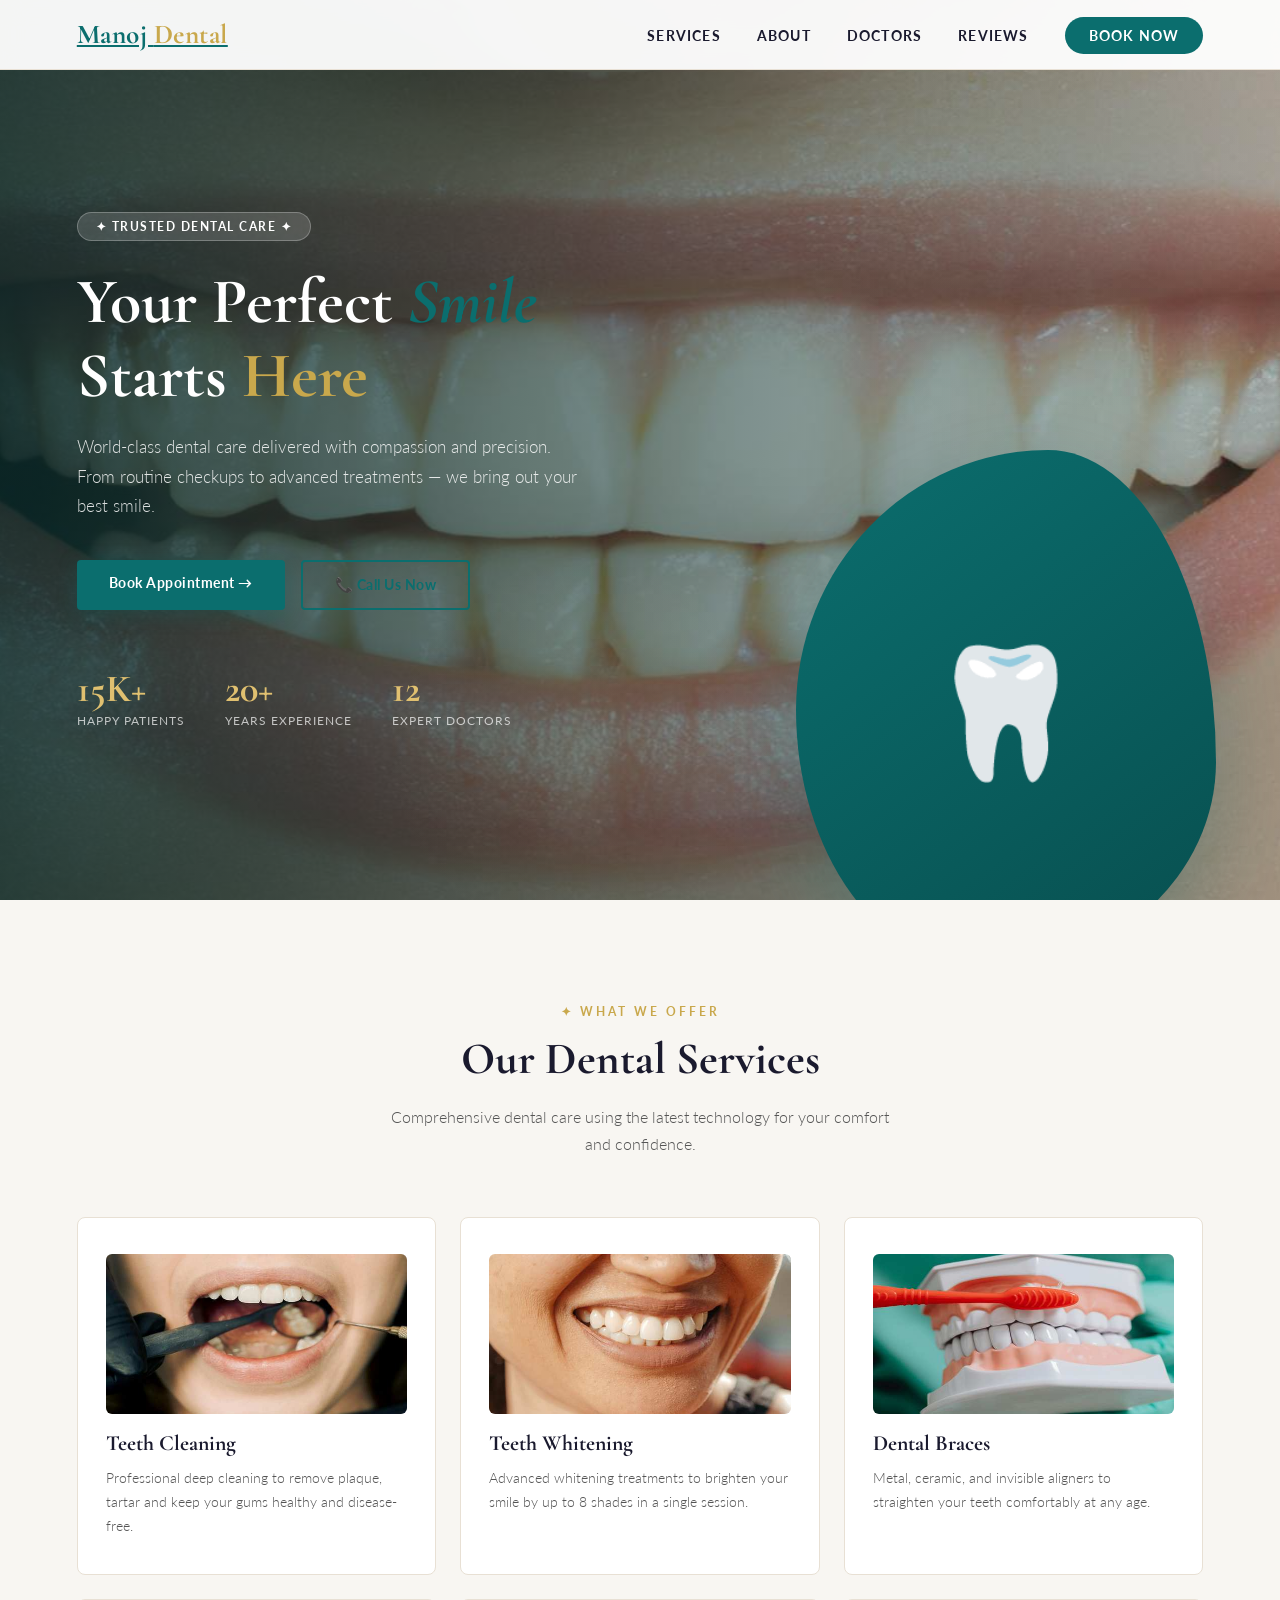
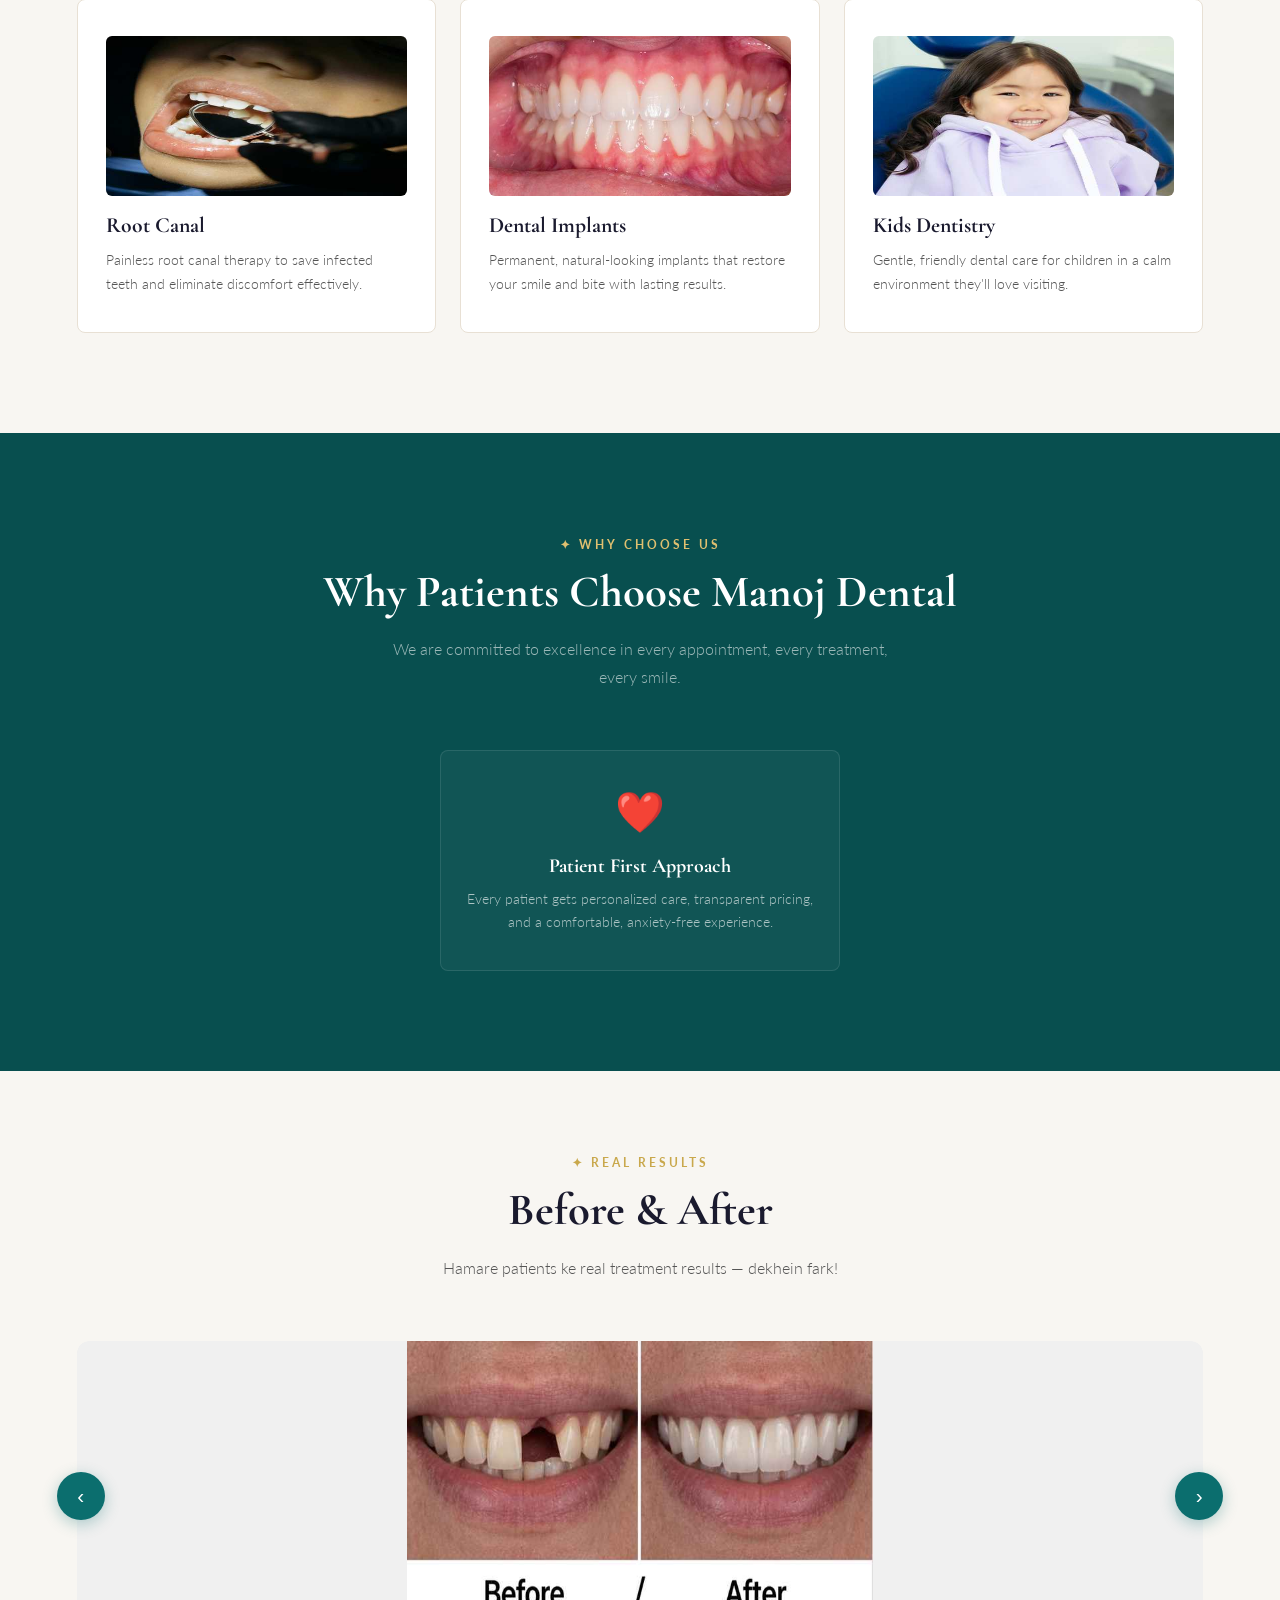
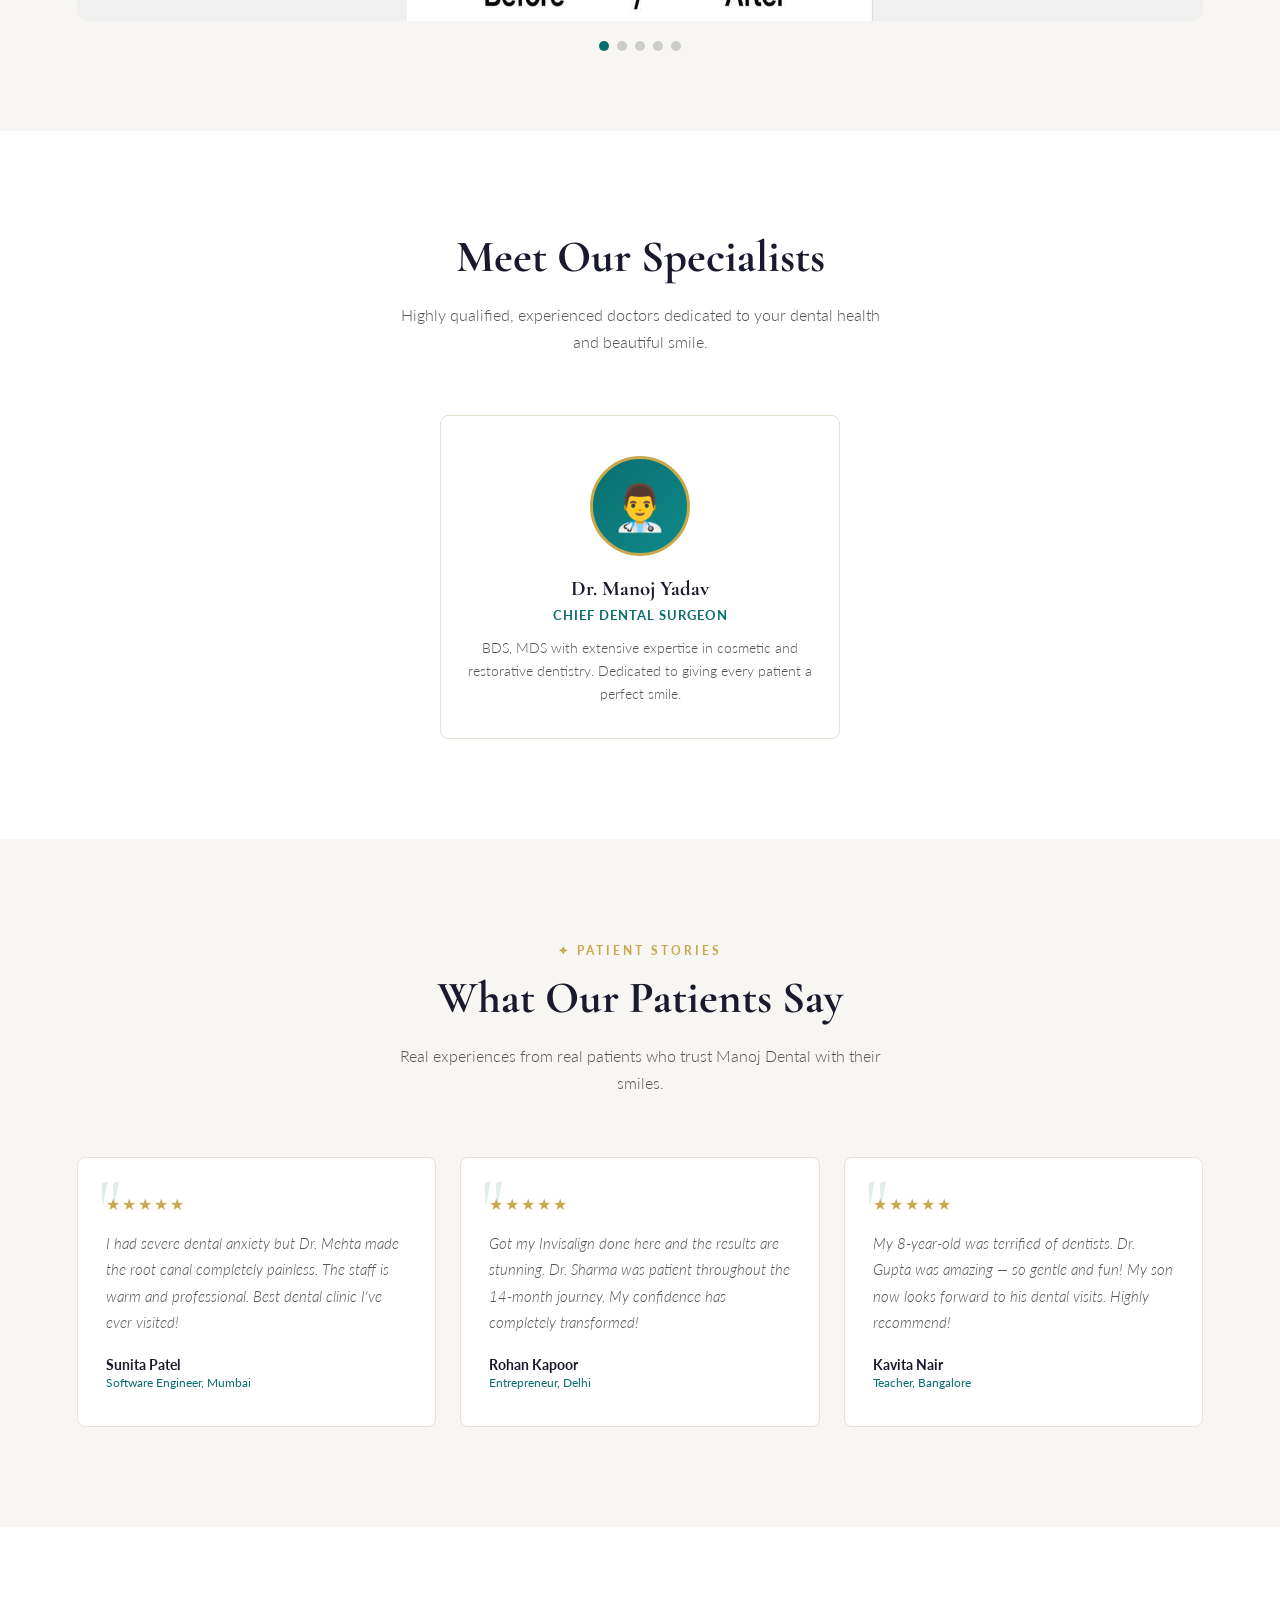
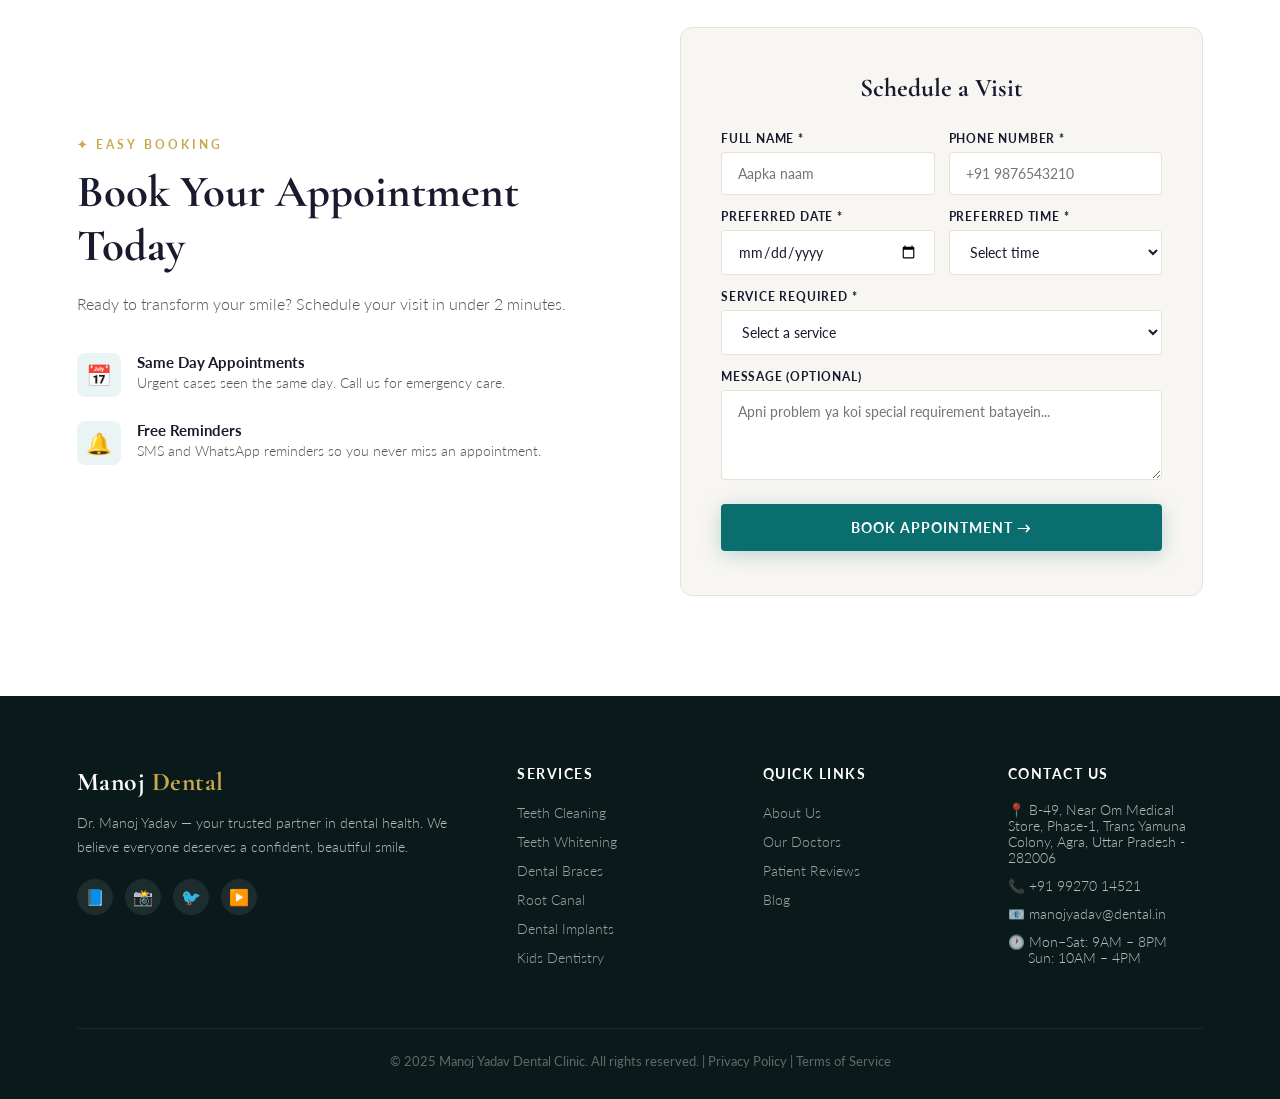
==== index.html @ b5a96624 "Add files via upload Portfolio" ====
<!DOCTYPE html>
<html lang="en">
<head>
<meta charset="UTF-8">
<meta name="viewport" content="width=device-width, initial-scale=1.0">
<title>Manoj Yadav Dental Clinic</title>
<link href="https://fonts.googleapis.com/css2?family=Cormorant+Garamond:ital,wght@0,400;0,600;0,700;1,400&family=Lato:wght@300;400;700&display=swap" rel="stylesheet">
<style>
  :root {
    --teal: #0B6E6E;
    --teal-light: #0e8a8a;
    --teal-dark: #084f4f;
    --gold: #C9A84C;
    --gold-light: #e0c070;
    --white: #FFFFFF;
    --off-white: #F8F6F2;
    --text: #1a1a2e;
    --text-light: #555;
    --border: #e8e0d4;
  }

  * { margin: 0; padding: 0; box-sizing: border-box; }

  html { scroll-behavior: smooth; }

  body {
    font-family: 'Lato', sans-serif;
    color: var(--text);
    background: var(--white);
    overflow-x: hidden;
  }

  /* ─── NAVBAR ─── */
  nav {
    position: fixed;
    top: 0; left: 0; right: 0;
    z-index: 1000;
    display: flex;
    justify-content: space-between;
    align-items: center;
    padding: 18px 6%;
    background: rgba(255,255,255,0.95);
    backdrop-filter: blur(12px);
    border-bottom: 1px solid var(--border);
    transition: box-shadow 0.3s;
  }

  nav.scrolled { box-shadow: 0 4px 30px rgba(11,110,110,0.1); }

  .logo {
    font-family: 'Cormorant Garamond', serif;
    font-size: 1.7rem;
    font-weight: 700;
    color: var(--teal);
    letter-spacing: 0.5px;
  }

  .logo span { color: var(--gold); }

  .nav-links {
    display: flex;
    list-style: none;
    gap: 36px;
    align-items: center;
  }

  .nav-links a {
    text-decoration: none;
    color: var(--text);
    font-size: 0.88rem;
    letter-spacing: 1.2px;
    text-transform: uppercase;
    font-weight: 700;
    transition: color 0.2s;
  }

  .nav-links a:hover { color: var(--teal); }

  .btn-nav {
    background: var(--teal);
    color: var(--white) !important;
    padding: 10px 24px;
    border-radius: 30px;
    transition: background 0.3s, transform 0.2s !important;
  }

  .btn-nav:hover {
    background: var(--teal-dark) !important;
    transform: translateY(-2px);
  }

  .hamburger {
    display: none;
    flex-direction: column;
    gap: 5px;
    cursor: pointer;
  }

  .hamburger span {
    width: 25px; height: 2px;
    background: var(--teal);
    border-radius: 2px;
  }

  /* ─── HERO ─── */
  #hero {
    min-height: 100vh;
    display: flex;
    align-items: center;
    padding: 120px 6% 80px;
    position: relative;
    overflow: hidden;
    background: linear-gradient(to right, rgba(5,40,40,0.82) 0%, rgba(5,40,40,0.55) 50%, rgba(5,40,40,0.3) 100%), url('[data-uri]') center/cover no-repeat;
  }

  #hero::before {
    content: '';
    position: absolute;
    top: -100px; right: -100px;
    width: 600px; height: 600px;
    border-radius: 50%;
    background: radial-gradient(circle, rgba(11,110,110,0.08) 0%, transparent 70%);
    animation: pulse 6s ease-in-out infinite;
  }

  #hero::after {
    content: '';
    position: absolute;
    bottom: -50px; left: 30%;
    width: 400px; height: 400px;
    border-radius: 50%;
    background: radial-gradient(circle, rgba(201,168,76,0.07) 0%, transparent 70%);
    animation: pulse 8s ease-in-out infinite reverse;
  }

  @keyframes pulse {
    0%, 100% { transform: scale(1); }
    50% { transform: scale(1.1); }
  }

  .hero-content {
    max-width: 600px;
    z-index: 2;
    animation: fadeUp 1s ease forwards;
  }

  @keyframes fadeUp {
    from { opacity: 0; transform: translateY(40px); }
    to { opacity: 1; transform: translateY(0); }
  }

  .hero-badge {
    display: inline-block;
    background: rgba(255,255,255,0.15);
    color: white;
    padding: 6px 18px;
    border-radius: 20px;
    font-size: 0.78rem;
    font-weight: 700;
    letter-spacing: 1.5px;
    text-transform: uppercase;
    margin-bottom: 24px;
    border: 1px solid rgba(255,255,255,0.25);
  }

  .hero-title {
    font-family: 'Cormorant Garamond', serif;
    font-size: clamp(2.8rem, 5vw, 4.2rem);
    line-height: 1.15;
    font-weight: 700;
    margin-bottom: 20px;
    color: white;
  }

  .hero-title em {
    font-style: italic;
    color: var(--teal);
  }

  .hero-title .gold { color: var(--gold); }

  .hero-sub {
    font-size: 1.05rem;
    color: rgba(255,255,255,0.85);
    line-height: 1.75;
    margin-bottom: 40px;
    font-weight: 300;
    max-width: 500px;
  }

  .hero-btns { display: flex; gap: 16px; flex-wrap: wrap; }

  .btn-primary {
    background: var(--teal);
    color: white;
    padding: 14px 32px;
    border-radius: 4px;
    text-decoration: none;
    font-size: 0.9rem;
    font-weight: 700;
    letter-spacing: 0.5px;
    transition: all 0.3s;
    box-shadow: 0 4px 20px rgba(11,110,110,0.3);
  }

  .btn-primary:hover {
    background: var(--teal-dark);
    transform: translateY(-3px);
    box-shadow: 0 8px 30px rgba(11,110,110,0.4);
  }

  .btn-outline {
    border: 2px solid var(--teal);
    color: var(--teal);
    padding: 14px 32px;
    border-radius: 4px;
    text-decoration: none;
    font-size: 0.9rem;
    font-weight: 700;
    letter-spacing: 0.5px;
    transition: all 0.3s;
  }

  .btn-outline:hover {
    background: var(--teal);
    color: white;
    transform: translateY(-3px);
  }

  .hero-stats {
    display: flex;
    gap: 40px;
    margin-top: 60px;
    flex-wrap: wrap;
  }

  .stat { animation: fadeUp 1s ease 0.4s forwards; opacity: 0; }

  .stat-num {
    font-family: 'Cormorant Garamond', serif;
    font-size: 2.4rem;
    font-weight: 700;
    color: var(--gold-light);
    line-height: 1;
  }

  .stat-label {
    font-size: 0.78rem;
    color: rgba(255,255,255,0.7);
    letter-spacing: 1px;
    text-transform: uppercase;
    margin-top: 4px;
  }

  .hero-image {
    position: absolute;
    right: 5%;
    top: 50%;
    transform: translateY(-50%);
    width: 420px;
    height: 520px;
    z-index: 1;
    animation: fadeUp 1s ease 0.2s forwards;
    opacity: 0;
  }

  .hero-img-card {
    width: 100%;
    height: 100%;
    border-radius: 60% 40% 55% 45% / 50% 60% 40% 50%;
    background: linear-gradient(145deg, var(--teal) 0%, var(--teal-dark) 100%);
    display: flex;
    align-items: center;
    justify-content: center;
    font-size: 8rem;
    box-shadow: 0 30px 80px rgba(11,110,110,0.25);
  }

  /* ─── SECTION BASE ─── */
  section { padding: 100px 6%; }

  .section-label {
    display: inline-block;
    color: var(--gold);
    font-size: 0.75rem;
    font-weight: 700;
    letter-spacing: 3px;
    text-transform: uppercase;
    margin-bottom: 14px;
  }

  .section-title {
    font-family: 'Cormorant Garamond', serif;
    font-size: clamp(2rem, 3.5vw, 3rem);
    font-weight: 700;
    line-height: 1.2;
    margin-bottom: 16px;
  }

  .section-sub {
    color: var(--text-light);
    font-size: 1rem;
    line-height: 1.7;
    max-width: 500px;
    font-weight: 300;
  }

  .section-header { text-align: center; margin-bottom: 60px; }
  .section-header .section-sub { margin: 0 auto; }

  /* ─── SERVICES ─── */
  #services { background: var(--off-white); }

  .services-grid {
    display: grid;
    grid-template-columns: repeat(3, 1fr);
    gap: 24px;
    margin-top: 50px;
  }

  .service-card {
    background: white;
    padding: 36px 28px;
    border-radius: 8px;
    border: 1px solid var(--border);
    transition: all 0.35s;
    position: relative;
    overflow: hidden;
  }

  .service-card::before {
    content: '';
    position: absolute;
    bottom: 0; left: 0;
    width: 0; height: 3px;
    background: var(--teal);
    transition: width 0.4s;
  }

  .service-card:hover {
    transform: translateY(-8px);
    box-shadow: 0 20px 50px rgba(11,110,110,0.12);
    border-color: transparent;
  }

  .service-card:hover::before { width: 100%; }

  .service-icon {
    font-size: 2.4rem;
    margin-bottom: 18px;
    display: block;
  }

  .service-name {
    font-family: 'Cormorant Garamond', serif;
    font-size: 1.35rem;
    font-weight: 700;
    margin-bottom: 10px;
    color: var(--text);
  }

  .service-desc {
    font-size: 0.88rem;
    color: var(--text-light);
    line-height: 1.7;
    font-weight: 300;
  }

  /* ─── WHY US ─── */
  #why { background: var(--teal-dark); color: white; }

  #why .section-title { color: white; }
  #why .section-label { color: var(--gold-light); }
  #why .section-sub { color: rgba(255,255,255,0.7); }

  .why-grid {
    display: grid;
    grid-template-columns: repeat(1, 1fr);
    max-width: 400px;
    margin-left: auto;
    margin-right: auto;
    gap: 32px;
    margin-top: 50px;
  }

  .why-card {
    text-align: center;
    padding: 36px 20px;
    border: 1px solid rgba(255,255,255,0.1);
    border-radius: 8px;
    transition: all 0.3s;
    background: rgba(255,255,255,0.04);
  }

  .why-card:hover {
    background: rgba(255,255,255,0.08);
    transform: translateY(-6px);
    border-color: var(--gold);
  }

  .why-icon { font-size: 2.5rem; margin-bottom: 18px; }

  .why-title {
    font-family: 'Cormorant Garamond', serif;
    font-size: 1.25rem;
    font-weight: 700;
    margin-bottom: 10px;
    color: white;
  }

  .why-text {
    font-size: 0.85rem;
    color: rgba(255,255,255,0.65);
    line-height: 1.7;
    font-weight: 300;
  }

  /* ─── DOCTORS ─── */
  #doctors { background: white; }

  .doctors-grid {
    display: grid;
    grid-template-columns: repeat(1, 1fr);
    max-width: 400px;
    margin: 50px auto 0;
  }

  .doctor-card {
    text-align: center;
    padding: 40px 24px 32px;
    border: 1px solid var(--border);
    border-radius: 8px;
    transition: all 0.3s;
  }

  .doctor-card:hover {
    box-shadow: 0 16px 40px rgba(11,110,110,0.1);
    transform: translateY(-6px);
    border-color: transparent;
  }

  .doctor-avatar {
    width: 100px; height: 100px;
    border-radius: 50%;
    background: linear-gradient(135deg, var(--teal) 0%, var(--teal-light) 100%);
    display: flex;
    align-items: center;
    justify-content: center;
    font-size: 2.8rem;
    margin: 0 auto 20px;
    border: 3px solid var(--gold);
  }

  .doctor-name {
    font-family: 'Cormorant Garamond', serif;
    font-size: 1.3rem;
    font-weight: 700;
    margin-bottom: 6px;
  }

  .doctor-spec {
    font-size: 0.82rem;
    color: var(--teal);
    font-weight: 700;
    letter-spacing: 1px;
    text-transform: uppercase;
    margin-bottom: 14px;
  }

  .doctor-bio {
    font-size: 0.85rem;
    color: var(--text-light);
    line-height: 1.7;
    font-weight: 300;
  }

  /* ─── TESTIMONIALS ─── */
  #testimonials { background: var(--off-white); }

  .testimonials-grid {
    display: grid;
    grid-template-columns: repeat(3, 1fr);
    gap: 24px;
    margin-top: 50px;
  }

  .testi-card {
    background: white;
    padding: 36px 28px;
    border-radius: 8px;
    border: 1px solid var(--border);
    transition: all 0.3s;
    position: relative;
  }

  .testi-card:hover {
    box-shadow: 0 16px 40px rgba(11,110,110,0.1);
    transform: translateY(-4px);
  }

  .testi-card::before {
    content: '"';
    font-family: 'Cormorant Garamond', serif;
    font-size: 5rem;
    color: var(--teal);
    opacity: 0.12;
    position: absolute;
    top: 10px; left: 20px;
    line-height: 1;
  }

  .stars {
    color: var(--gold);
    font-size: 1rem;
    letter-spacing: 2px;
    margin-bottom: 16px;
  }

  .testi-text {
    font-size: 0.92rem;
    color: var(--text-light);
    line-height: 1.8;
    font-style: italic;
    margin-bottom: 20px;
    font-weight: 300;
  }

  .testi-author {
    font-weight: 700;
    font-size: 0.9rem;
    color: var(--text);
  }

  .testi-role {
    font-size: 0.78rem;
    color: var(--teal);
    margin-top: 2px;
  }

  /* ─── APPOINTMENT ─── */
  #appointment { background: white; }

  .appt-wrapper {
    display: grid;
    grid-template-columns: 1fr 1fr;
    gap: 80px;
    align-items: center;
  }

  .appt-info .section-title { text-align: left; }

  .appt-feature {
    display: flex;
    align-items: flex-start;
    gap: 16px;
    margin-bottom: 24px;
  }

  .appt-feature-icon {
    width: 44px; height: 44px;
    background: rgba(11,110,110,0.08);
    border-radius: 8px;
    display: flex;
    align-items: center;
    justify-content: center;
    font-size: 1.3rem;
    flex-shrink: 0;
  }

  .appt-feature-title {
    font-weight: 700;
    margin-bottom: 4px;
    font-size: 0.95rem;
  }

  .appt-feature-text {
    font-size: 0.85rem;
    color: var(--text-light);
    font-weight: 300;
  }

  .appt-form {
    background: var(--off-white);
    padding: 44px 40px;
    border-radius: 12px;
    border: 1px solid var(--border);
  }

  .form-title {
    font-family: 'Cormorant Garamond', serif;
    font-size: 1.6rem;
    font-weight: 700;
    margin-bottom: 28px;
    text-align: center;
  }

  .form-row {
    display: grid;
    grid-template-columns: 1fr 1fr;
    gap: 14px;
    margin-bottom: 14px;
  }

  .form-group { display: flex; flex-direction: column; }

  .form-group label {
    font-size: 0.75rem;
    font-weight: 700;
    letter-spacing: 0.8px;
    text-transform: uppercase;
    color: var(--text);
    margin-bottom: 6px;
  }

  .form-group input,
  .form-group select,
  .form-group textarea {
    padding: 12px 16px;
    border: 1.5px solid var(--border);
    border-radius: 4px;
    font-family: 'Lato', sans-serif;
    font-size: 0.9rem;
    color: var(--text);
    background: white;
    transition: border-color 0.2s;
    outline: none;
  }

  .form-group input:focus,
  .form-group select:focus,
  .form-group textarea:focus {
    border-color: var(--teal);
  }

  .form-group textarea { resize: vertical; min-height: 90px; }

  .btn-submit {
    width: 100%;
    padding: 15px;
    background: var(--teal);
    color: white;
    border: none;
    border-radius: 4px;
    font-family: 'Lato', sans-serif;
    font-size: 0.9rem;
    font-weight: 700;
    letter-spacing: 1px;
    text-transform: uppercase;
    cursor: pointer;
    transition: all 0.3s;
    margin-top: 6px;
    box-shadow: 0 4px 20px rgba(11,110,110,0.25);
  }

  .btn-submit:hover {
    background: var(--teal-dark);
    transform: translateY(-2px);
    box-shadow: 0 8px 30px rgba(11,110,110,0.35);
  }

  /* ─── FOOTER ─── */
  footer {
    background: #0a1a1a;
    color: rgba(255,255,255,0.7);
    padding: 70px 6% 30px;
  }

  .footer-grid {
    display: grid;
    grid-template-columns: 2fr 1fr 1fr 1fr;
    gap: 50px;
    margin-bottom: 50px;
  }

  .footer-brand .logo { color: white; font-size: 1.6rem; margin-bottom: 14px; display: block; }

  .footer-desc {
    font-size: 0.85rem;
    line-height: 1.8;
    margin-bottom: 20px;
    font-weight: 300;
  }

  .social-links { display: flex; gap: 12px; }

  .social-link {
    width: 36px; height: 36px;
    background: rgba(255,255,255,0.08);
    border-radius: 50%;
    display: flex;
    align-items: center;
    justify-content: center;
    text-decoration: none;
    font-size: 1rem;
    transition: all 0.2s;
  }

  .social-link:hover { background: var(--teal); }

  .footer-col h4 {
    color: white;
    font-size: 0.85rem;
    font-weight: 700;
    letter-spacing: 1.5px;
    text-transform: uppercase;
    margin-bottom: 20px;
  }

  .footer-col ul { list-style: none; }
  .footer-col ul li { margin-bottom: 10px; }
  .footer-col ul li a {
    color: rgba(255,255,255,0.6);
    text-decoration: none;
    font-size: 0.85rem;
    font-weight: 300;
    transition: color 0.2s;
  }

  .footer-col ul li a:hover { color: var(--gold-light); }

  .contact-item {
    display: flex;
    align-items: flex-start;
    gap: 10px;
    margin-bottom: 12px;
    font-size: 0.85rem;
    font-weight: 300;
  }

  .footer-bottom {
    border-top: 1px solid rgba(255,255,255,0.08);
    padding-top: 24px;
    text-align: center;
    font-size: 0.8rem;
    color: rgba(255,255,255,0.35);
  }

  /* ─── ANIMATIONS ─── */
  .fade-in {
    opacity: 0;
    transform: translateY(30px);
    transition: opacity 0.7s ease, transform 0.7s ease;
  }

  .fade-in.visible {
    opacity: 1;
    transform: translateY(0);
  }

  /* ─── RESPONSIVE ─── */
  @media (max-width: 1024px) {
    .services-grid { grid-template-columns: repeat(2, 1fr); }
    .why-grid { grid-template-columns: repeat(2, 1fr); }
    .doctors-grid { grid-template-columns: repeat(2, 1fr); }
    .testimonials-grid { grid-template-columns: repeat(2, 1fr); }
    .footer-grid { grid-template-columns: 1fr 1fr; }
    .hero-image { display: none; }
  }

  @media (max-width: 768px) {
    nav { padding: 16px 5%; }
    .nav-links { display: none; }
    .nav-links.open {
      display: flex;
      flex-direction: column;
      position: fixed;
      top: 70px; left: 0; right: 0;
      background: white;
      padding: 24px;
      gap: 20px;
      box-shadow: 0 20px 40px rgba(0,0,0,0.1);
      border-top: 1px solid var(--border);
      z-index: 999;
    }

    .hamburger { display: flex; }

    section { padding: 70px 5%; }
    .services-grid { grid-template-columns: 1fr; }
    .why-grid { grid-template-columns: 1fr 1fr; }
    .doctors-grid { grid-template-columns: 1fr; }
    .testimonials-grid { grid-template-columns: 1fr; }
    .appt-wrapper { grid-template-columns: 1fr; gap: 40px; }
    .form-row { grid-template-columns: 1fr; }
    .footer-grid { grid-template-columns: 1fr; gap: 30px; }
    .hero-stats { gap: 24px; }
  }

  @media (max-width: 480px) {
    .why-grid { grid-template-columns: 1fr; }
    .hero-btns { flex-direction: column; }
    .btn-primary, .btn-outline { text-align: center; }
    .appt-form { padding: 28px 20px; }
  }
</style>
</head>
<body>

<!-- NAVBAR -->
<nav id="navbar">
  <a href="#hero" class="logo">Manoj <span>Dental</span></a>
  <ul class="nav-links" id="navLinks">
    <li><a href="#services">Services</a></li>
    <li><a href="#why">About</a></li>
    <li><a href="#doctors">Doctors</a></li>
    <li><a href="#testimonials">Reviews</a></li>
    <li><a href="#appointment" class="btn-nav">Book Now</a></li>
  </ul>
  <div class="hamburger" id="hamburger" onclick="toggleMenu()">
    <span></span><span></span><span></span>
  </div>
</nav>

<!-- HERO -->
<section id="hero">
  <div class="hero-content">
    <div class="hero-badge">✦ Trusted Dental Care ✦</div>
    <h1 class="hero-title">
      Your Perfect <em>Smile</em><br>
      Starts <span class="gold">Here</span>
    </h1>
    <p class="hero-sub">
      World-class dental care delivered with compassion and precision. 
      From routine checkups to advanced treatments — we bring out your best smile.
    </p>
    <div class="hero-btns">
      <a href="#appointment" class="btn-primary">Book Appointment →</a>
      <a href="tel:+919927014521" class="btn-outline">📞 Call Us Now</a>
    </div>
    <div class="hero-stats">
      <div class="stat">
        <div class="stat-num">15K+</div>
        <div class="stat-label">Happy Patients</div>
      </div>
      <div class="stat">
        <div class="stat-num">20+</div>
        <div class="stat-label">Years Experience</div>
      </div>
      <div class="stat">
        <div class="stat-num">12</div>
        <div class="stat-label">Expert Doctors</div>
      </div>
    </div>
  </div>
  <div class="hero-image">
    <div class="hero-img-card">🦷</div>
  </div>
</section>

<!-- SERVICES -->
<section id="services">
  <div class="section-header fade-in">
    <span class="section-label">✦ What We Offer</span>
    <h2 class="section-title">Our Dental Services</h2>
    <p class="section-sub">Comprehensive dental care using the latest technology for your comfort and confidence.</p>
  </div>
  <div class="services-grid">
    <div class="service-card fade-in">
      <img src="[data-uri]" style="width:100%;height:160px;object-fit:cover;border-radius:6px;margin-bottom:16px;display:block;" alt="Teeth Cleaning">
      <h3 class="service-name">Teeth Cleaning</h3>
      <p class="service-desc">Professional deep cleaning to remove plaque, tartar and keep your gums healthy and disease-free.</p>
    </div>
    <div class="service-card fade-in">
      <img src="[data-uri]" style="width:100%;height:160px;object-fit:cover;border-radius:6px;margin-bottom:16px;display:block;" alt="Teeth Whitening">
      <h3 class="service-name">Teeth Whitening</h3>
      <p class="service-desc">Advanced whitening treatments to brighten your smile by up to 8 shades in a single session.</p>
    </div>
    <div class="service-card fade-in">
      <img src="[data-uri]" style="width:100%;height:160px;object-fit:cover;border-radius:6px;margin-bottom:16px;display:block;" alt="Dental Braces">
      <h3 class="service-name">Dental Braces</h3>
      <p class="service-desc">Metal, ceramic, and invisible aligners to straighten your teeth comfortably at any age.</p>
    </div>
    <div class="service-card fade-in">
      <img src="[data-uri]" style="width:100%;height:160px;object-fit:cover;border-radius:6px;margin-bottom:16px;display:block;" alt="Root Canal">
      <h3 class="service-name">Root Canal</h3>
      <p class="service-desc">Painless root canal therapy to save infected teeth and eliminate discomfort effectively.</p>
    </div>
    <div class="service-card fade-in">
      <img src="[data-uri]" style="width:100%;height:160px;object-fit:cover;border-radius:6px;margin-bottom:16px;display:block;" alt="Dental Implants">
      <h3 class="service-name">Dental Implants</h3>
      <p class="service-desc">Permanent, natural-looking implants that restore your smile and bite with lasting results.</p>
    </div>
    <div class="service-card fade-in">
      <img src="[data-uri]" style="width:100%;height:160px;object-fit:cover;border-radius:6px;margin-bottom:16px;display:block;" alt="Kids Dentistry">
      <h3 class="service-name">Kids Dentistry</h3>
      <p class="service-desc">Gentle, friendly dental care for children in a calm environment they'll love visiting.</p>
    </div>
  </div>
</section>

<!-- WHY CHOOSE US -->
<section id="why">
  <div class="section-header fade-in">
    <span class="section-label">✦ Why Choose Us</span>
    <h2 class="section-title">Why Patients Choose Manoj Dental</h2>
    <p class="section-sub" style="color:rgba(255,255,255,0.6)">We are committed to excellence in every appointment, every treatment, every smile.</p>
  </div>
  <div class="why-grid">


    <div class="why-card fade-in">
      <div class="why-icon">❤️</div>
      <h3 class="why-title">Patient First Approach</h3>
      <p class="why-text">Every patient gets personalized care, transparent pricing, and a comfortable, anxiety-free experience.</p>
    </div>

  </div>
</section>


<!-- BEFORE/AFTER GALLERY -->
<section id="gallery" style="background: var(--off-white); padding: 80px 6%;">
  <div class="section-header fade-in">
    <span class="section-label">✦ Real Results</span>
    <h2 class="section-title">Before & After</h2>
    <p class="section-sub">Hamare patients ke real treatment results — dekhein fark!</p>
  </div>

  <div class="slider-wrapper fade-in" style="position:relative; margin-top:40px;">
    <!-- Prev Button -->
    <button onclick="slideGallery(-1)" style="
      position:absolute; left:-20px; top:50%; transform:translateY(-50%);
      z-index:10; width:48px; height:48px; border-radius:50%;
      background:var(--teal); color:white; border:none; font-size:1.3rem;
      cursor:pointer; box-shadow:0 4px 15px rgba(11,110,110,0.3);
      display:flex; align-items:center; justify-content:center;
      transition: all 0.2s;">&#8249;</button>

    <!-- Slider Track -->
    <div style="overflow:hidden; border-radius:12px;">
      <div id="galleryTrack" style="
        display:flex; transition: transform 0.5s ease;
        gap: 20px;">
        <img src="[data-uri]" style="min-width:100%; height:280px; object-fit:contain; border-radius:12px; background:#f0f0f0;" alt="Before After 1">
        <img src="[data-uri]" style="min-width:100%; height:280px; object-fit:contain; border-radius:12px; background:#f0f0f0;" alt="Before After 2">
        <img src="[data-uri]" style="min-width:100%; height:280px; object-fit:contain; border-radius:12px; background:#f0f0f0;" alt="Before After 3">
        <img src="[data-uri]" style="min-width:100%; height:280px; object-fit:contain; border-radius:12px; background:#f0f0f0;" alt="Before After 4">
        <img src="[data-uri]" style="min-width:100%; height:280px; object-fit:contain; border-radius:12px; background:#f0f0f0;" alt="Before After 5">
      </div>
    </div>

    <!-- Next Button -->
    <button onclick="slideGallery(1)" style="
      position:absolute; right:-20px; top:50%; transform:translateY(-50%);
      z-index:10; width:48px; height:48px; border-radius:50%;
      background:var(--teal); color:white; border:none; font-size:1.3rem;
      cursor:pointer; box-shadow:0 4px 15px rgba(11,110,110,0.3);
      display:flex; align-items:center; justify-content:center;
      transition: all 0.2s;">&#8250;</button>

    <!-- Dots -->
    <div id="galleryDots" style="display:flex; justify-content:center; gap:8px; margin-top:20px;">
      <span onclick="goToSlide(0)" style="width:10px;height:10px;border-radius:50%;background:var(--teal);cursor:pointer;transition:all 0.3s;"></span>
      <span onclick="goToSlide(1)" style="width:10px;height:10px;border-radius:50%;background:#ccc;cursor:pointer;transition:all 0.3s;"></span>
      <span onclick="goToSlide(2)" style="width:10px;height:10px;border-radius:50%;background:#ccc;cursor:pointer;transition:all 0.3s;"></span>
      <span onclick="goToSlide(3)" style="width:10px;height:10px;border-radius:50%;background:#ccc;cursor:pointer;transition:all 0.3s;"></span>
      <span onclick="goToSlide(4)" style="width:10px;height:10px;border-radius:50%;background:#ccc;cursor:pointer;transition:all 0.3s;"></span>
    </div>
  </div>
</section>

<script>
  var galIdx = 0;
  function slideGallery(dir) {
    galIdx = (galIdx + dir + 5) % 5;
    updateGallery();
  }
  function goToSlide(n) {
    galIdx = n;
    updateGallery();
  }
  function updateGallery() {
    var track = document.getElementById('galleryTrack');
    var totalWidth = track.parentElement.offsetWidth + 20;
    track.style.transform = 'translateX(-' + (galIdx * totalWidth) + 'px)';
    var dots = document.getElementById('galleryDots').children;
    for (var i = 0; i < dots.length; i++) {
      dots[i].style.background = i === galIdx ? 'var(--teal)' : '#ccc';
      dots[i].style.width = i === galIdx ? '24px' : '10px';
      dots[i].style.borderRadius = '5px';
    }
  }
  // Auto slide every 4 seconds
  setInterval(function() { slideGallery(1); }, 4000);
</script>

<!-- DOCTORS -->
<section id="doctors">
  <div class="section-header fade-in">
    
    <h2 class="section-title">Meet Our Specialists</h2>
    <p class="section-sub">Highly qualified, experienced doctors dedicated to your dental health and beautiful smile.</p>
  </div>
  <div class="doctors-grid">
    <div class="doctor-card fade-in">
      <div class="doctor-avatar">👨‍⚕️</div>
      <h3 class="doctor-name">Dr. Manoj Yadav</h3>
      <div class="doctor-spec">Chief Dental Surgeon</div>
      <p class="doctor-bio">BDS, MDS with extensive expertise in cosmetic and restorative dentistry. Dedicated to giving every patient a perfect smile.</p>
    </div>


  </div>
</section>

<!-- TESTIMONIALS -->
<section id="testimonials">
  <div class="section-header fade-in">
    <span class="section-label">✦ Patient Stories</span>
    <h2 class="section-title">What Our Patients Say</h2>
    <p class="section-sub">Real experiences from real patients who trust Manoj Dental with their smiles.</p>
  </div>
  <div class="testimonials-grid">
    <div class="testi-card fade-in">
      <div class="stars">★★★★★</div>
      <p class="testi-text">I had severe dental anxiety but Dr. Mehta made the root canal completely painless. The staff is warm and professional. Best dental clinic I've ever visited!</p>
      <div class="testi-author">Sunita Patel</div>
      <div class="testi-role">Software Engineer, Mumbai</div>
    </div>
    <div class="testi-card fade-in">
      <div class="stars">★★★★★</div>
      <p class="testi-text">Got my Invisalign done here and the results are stunning. Dr. Sharma was patient throughout the 14-month journey. My confidence has completely transformed!</p>
      <div class="testi-author">Rohan Kapoor</div>
      <div class="testi-role">Entrepreneur, Delhi</div>
    </div>
    <div class="testi-card fade-in">
      <div class="stars">★★★★★</div>
      <p class="testi-text">My 8-year-old was terrified of dentists. Dr. Gupta was amazing — so gentle and fun! My son now looks forward to his dental visits. Highly recommend!</p>
      <div class="testi-author">Kavita Nair</div>
      <div class="testi-role">Teacher, Bangalore</div>
    </div>
  </div>
</section>

<!-- APPOINTMENT -->
<section id="appointment">
  <div class="appt-wrapper">
    <div class="appt-info fade-in">
      <span class="section-label">✦ Easy Booking</span>
      <h2 class="section-title">Book Your Appointment Today</h2>
      <p class="section-sub">Ready to transform your smile? Schedule your visit in under 2 minutes.</p>
      <div style="margin-top: 36px;">
        <div class="appt-feature">
          <div class="appt-feature-icon">📅</div>
          <div>
            <div class="appt-feature-title">Same Day Appointments</div>
            <div class="appt-feature-text">Urgent cases seen the same day. Call us for emergency care.</div>
          </div>
        </div>

        <div class="appt-feature">
          <div class="appt-feature-icon">🔔</div>
          <div>
            <div class="appt-feature-title">Free Reminders</div>
            <div class="appt-feature-text">SMS and WhatsApp reminders so you never miss an appointment.</div>
          </div>
        </div>
      </div>
    </div>
    <div class="appt-form fade-in">
      <div class="form-title">Schedule a Visit</div>

      <!-- SUCCESS MESSAGE (hidden by default) -->
      <div id="successMsg" style="display:none; background:#e6f9ee; border:1px solid #2ecc71; border-radius:8px; padding:20px; text-align:center; margin-bottom:16px;">
        <div style="font-size:2rem; margin-bottom:8px;">✅</div>
        <div style="font-weight:700; color:#1a8a2e; font-size:1rem;">Appointment Request Sent!</div>
        <div style="color:#555; font-size:0.85rem; margin-top:6px;">Dr. Manoj Yadav ki team aapko jald contact karegi.</div>
      </div>

      <form id="apptForm" action="https://formspree.io/f/YOUR_FORM_ID" method="POST" onsubmit="handleSubmit(event)">

        <!-- Formspree ke liye email field (hidden) -->
        <input type="hidden" name="_subject" value="🦷 Naya Appointment Request - Manoj Dental Clinic">
        <input type="hidden" name="_replyto" value="">

        <div class="form-row">
          <div class="form-group">
            <label>Full Name *</label>
            <input type="text" name="name" placeholder="Aapka naam" required>
          </div>
          <div class="form-group">
            <label>Phone Number *</label>
            <input type="tel" name="phone" placeholder="+91 9876543210" required>
          </div>
        </div>
        <div class="form-row">
          <div class="form-group">
            <label>Preferred Date *</label>
            <input type="date" name="date" required>
          </div>
          <div class="form-group">
            <label>Preferred Time *</label>
            <select name="time" required>
              <option value="">Select time</option>
              <option>9:00 AM</option>
              <option>10:00 AM</option>
              <option>11:00 AM</option>
              <option>12:00 PM</option>
              <option>2:00 PM</option>
              <option>3:00 PM</option>
              <option>4:00 PM</option>
              <option>5:00 PM</option>
              <option>6:00 PM</option>
            </select>
          </div>
        </div>
        <div class="form-group" style="margin-bottom: 14px;">
          <label>Service Required *</label>
          <select name="service" required>
            <option value="">Select a service</option>
            <option>Teeth Cleaning</option>
            <option>Teeth Whitening</option>
            <option>Dental Braces / Invisalign</option>
            <option>Root Canal Treatment</option>
            <option>Dental Implants</option>
            <option>Kids Dentistry</option>
            <option>General Checkup</option>
            <option>Emergency Care</option>
          </select>
        </div>
        <div class="form-group" style="margin-bottom: 18px;">
          <label>Message (Optional)</label>
          <textarea name="message" placeholder="Apni problem ya koi special requirement batayein..."></textarea>
        </div>
        <button type="submit" class="btn-submit" id="submitBtn">Book Appointment →</button>
      </form>
    </div>
  </div>
</section>

<!-- FOOTER -->
<footer>
  <div class="footer-grid">
    <div class="footer-brand">
      <span class="logo">Manoj <span>Dental</span></span>
      <p class="footer-desc">Dr. Manoj Yadav — your trusted partner in dental health. We believe everyone deserves a confident, beautiful smile.</p>
      <div class="social-links">
        <a href="#" class="social-link">📘</a>
        <a href="#" class="social-link">📸</a>
        <a href="#" class="social-link">🐦</a>
        <a href="#" class="social-link">▶️</a>
      </div>
    </div>
    <div class="footer-col">
      <h4>Services</h4>
      <ul>
        <li><a href="#">Teeth Cleaning</a></li>
        <li><a href="#">Teeth Whitening</a></li>
        <li><a href="#">Dental Braces</a></li>
        <li><a href="#">Root Canal</a></li>
        <li><a href="#">Dental Implants</a></li>
        <li><a href="#">Kids Dentistry</a></li>
      </ul>
    </div>
    <div class="footer-col">
      <h4>Quick Links</h4>
      <ul>
        <li><a href="#">About Us</a></li>
        <li><a href="#">Our Doctors</a></li>
        <li><a href="#">Patient Reviews</a></li>
        <li><a href="#">Blog</a></li>
      </ul>
    </div>
    <div class="footer-col">
      <h4>Contact Us</h4>
      <div class="contact-item"><a href="https://maps.app.goo.gl/rNLpbzYVw9WM4QkG8" target="_blank" style="color:rgba(255,255,255,0.7);text-decoration:none;">📍 B-49, Near Om Medical Store, Phase-1, Trans Yamuna Colony, Agra, Uttar Pradesh - 282006</a></div>
      <div class="contact-item">📞 +91 99270 14521</div>
      <div class="contact-item">📧 manojyadav@dental.in</div>
      <div class="contact-item">🕐 Mon–Sat: 9AM – 8PM<br>&nbsp;&nbsp;&nbsp;&nbsp; Sun: 10AM – 4PM</div>
    </div>
  </div>
  <div class="footer-bottom">
    <p>© 2025 Manoj Yadav Dental Clinic. All rights reserved. | Privacy Policy | Terms of Service</p>
  </div>
</footer>

<script>
  // Navbar scroll effect
  window.addEventListener('scroll', () => {
    document.getElementById('navbar').classList.toggle('scrolled', window.scrollY > 50);
  });

  // Mobile menu toggle
  function toggleMenu() {
    document.getElementById('navLinks').classList.toggle('open');
  }

  // Close menu on link click
  document.querySelectorAll('.nav-links a').forEach(link => {
    link.addEventListener('click', () => {
      document.getElementById('navLinks').classList.remove('open');
    });
  });

  // Scroll animations
  const observer = new IntersectionObserver((entries) => {
    entries.forEach((entry, i) => {
      if (entry.isIntersecting) {
        setTimeout(() => {
          entry.target.classList.add('visible');
        }, 100);
        observer.unobserve(entry.target);
      }
    });
  }, { threshold: 0.1 });

  document.querySelectorAll('.fade-in').forEach(el => observer.observe(el));

  // Stagger children in grid
  document.querySelectorAll('.services-grid, .why-grid, .doctors-grid, .testimonials-grid').forEach(grid => {
    grid.querySelectorAll('.fade-in').forEach((card, i) => {
      card.style.transitionDelay = (i * 0.1) + 's';
    });
  });

  // Formspree form submit
  async function handleSubmit(e) {
    e.preventDefault();
    const btn = document.getElementById('submitBtn');
    const form = document.getElementById('apptForm');
    const successMsg = document.getElementById('successMsg');

    btn.textContent = 'Sending...';
    btn.disabled = true;
    btn.style.opacity = '0.7';

    const data = new FormData(form);

    try {
      const response = await fetch(form.action, {
        method: 'POST',
        body: data,
        headers: { 'Accept': 'application/json' }
      });

      if (response.ok) {
        form.style.display = 'none';
        successMsg.style.display = 'block';
      } else {
        btn.textContent = 'Error! Try Again';
        btn.style.background = '#e74c3c';
        btn.disabled = false;
        btn.style.opacity = '1';
        setTimeout(() => {
          btn.textContent = 'Book Appointment →';
          btn.style.background = '';
        }, 3000);
      }
    } catch (err) {
      btn.textContent = 'Network Error!';
      btn.disabled = false;
      btn.style.opacity = '1';
      setTimeout(() => { btn.textContent = 'Book Appointment →'; }, 3000);
    }
  }
</script>
</body>
</html>
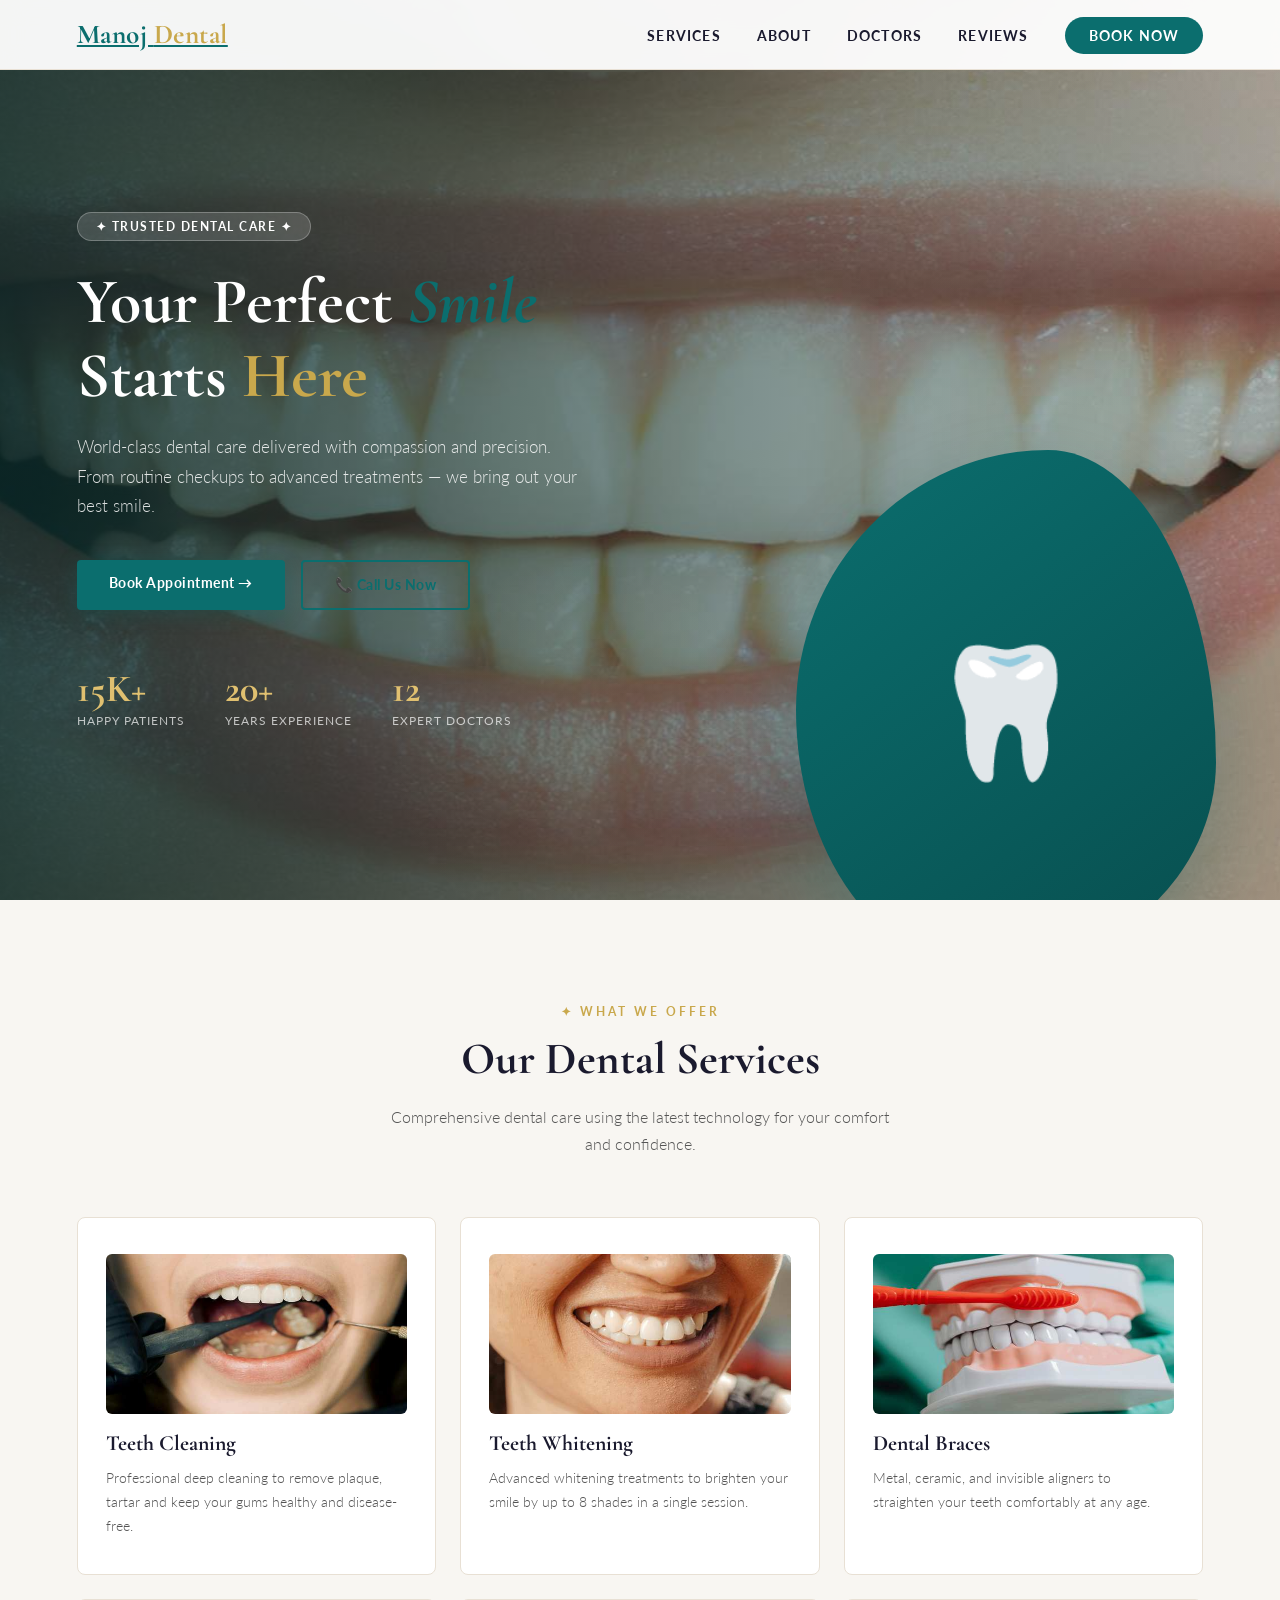
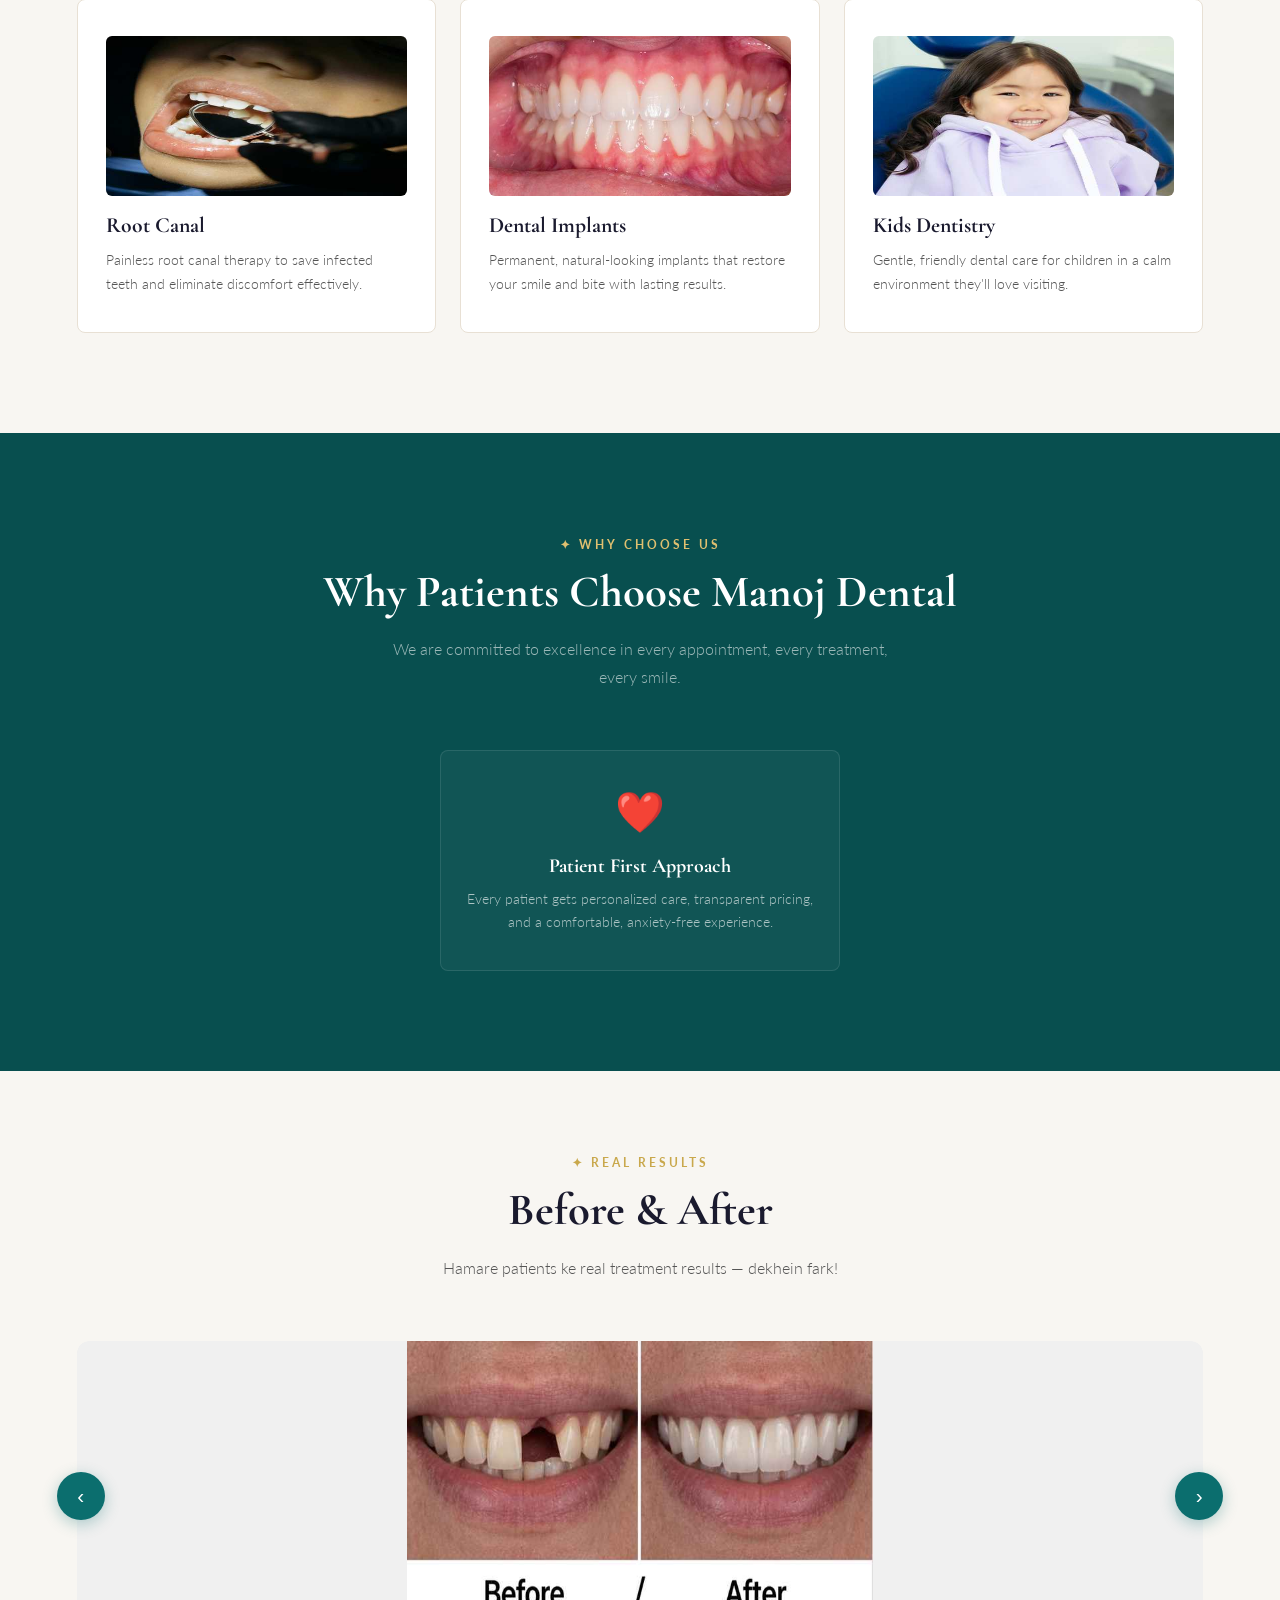
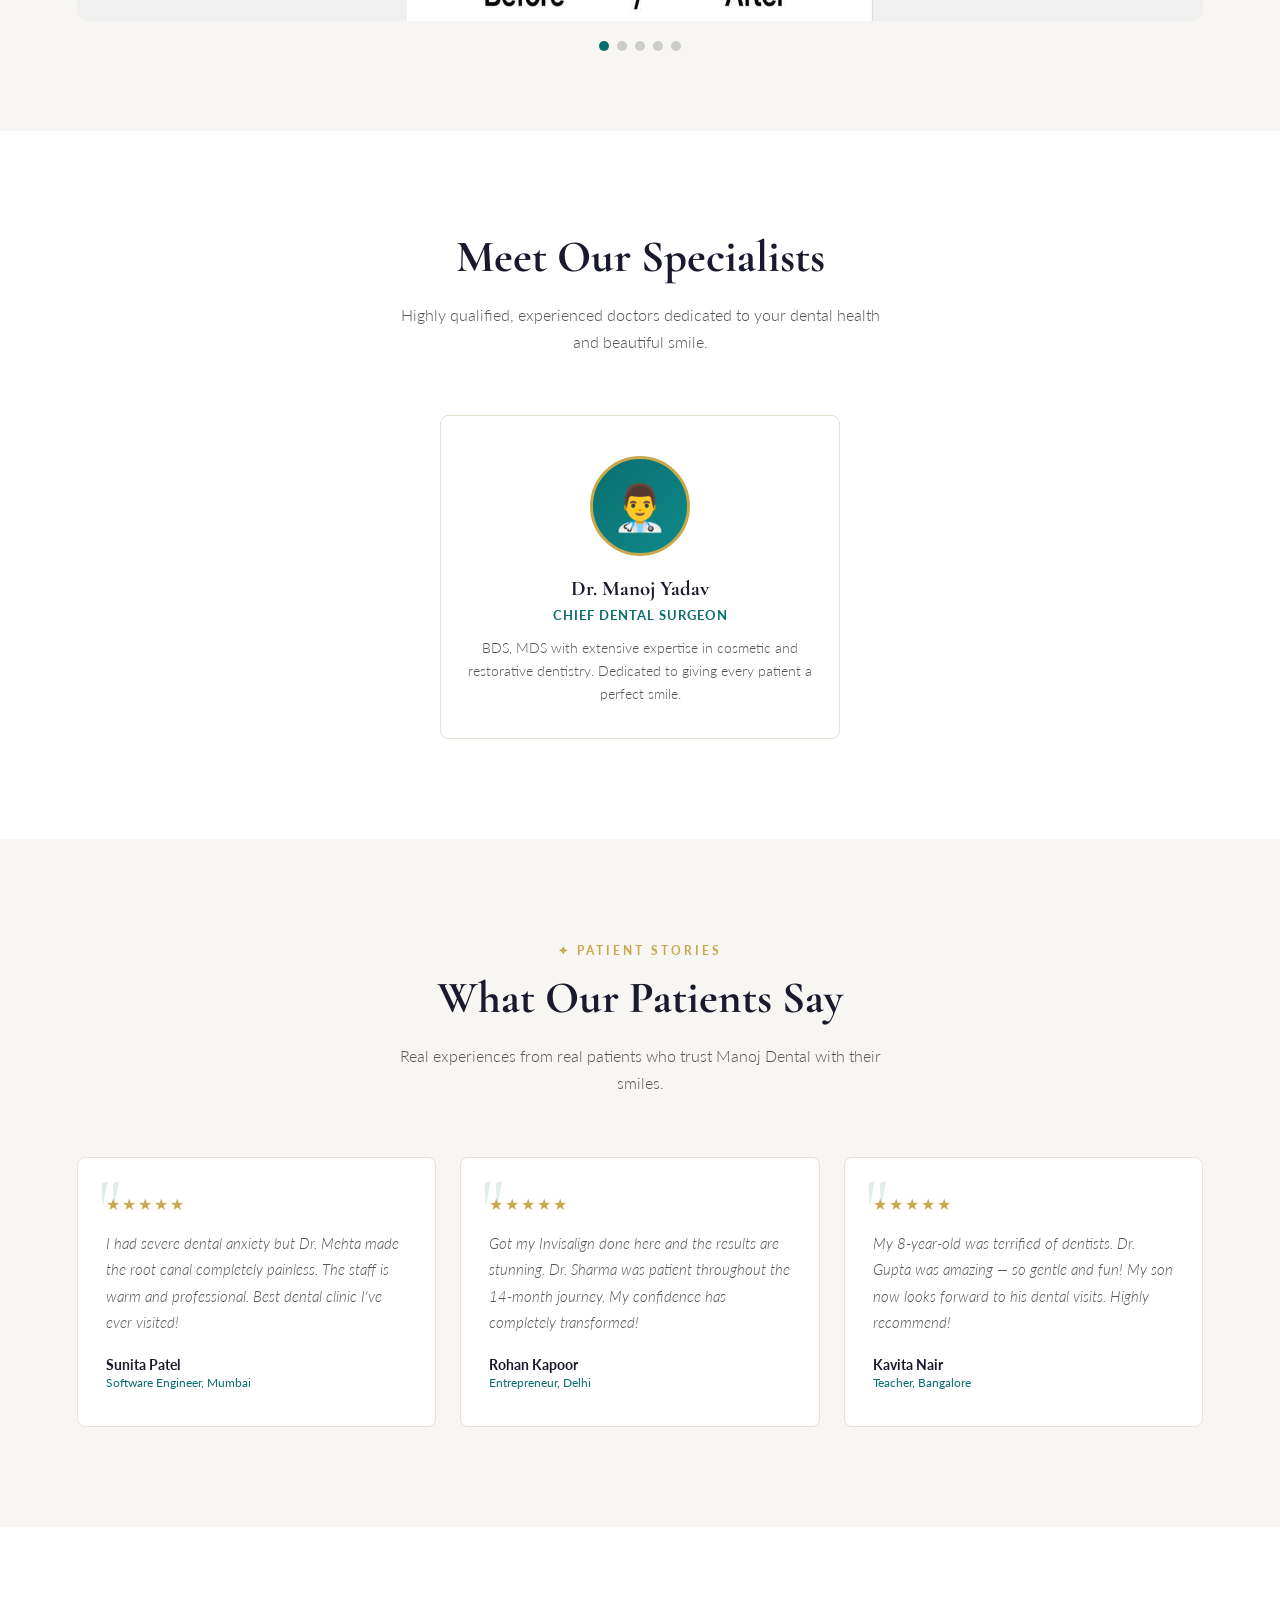
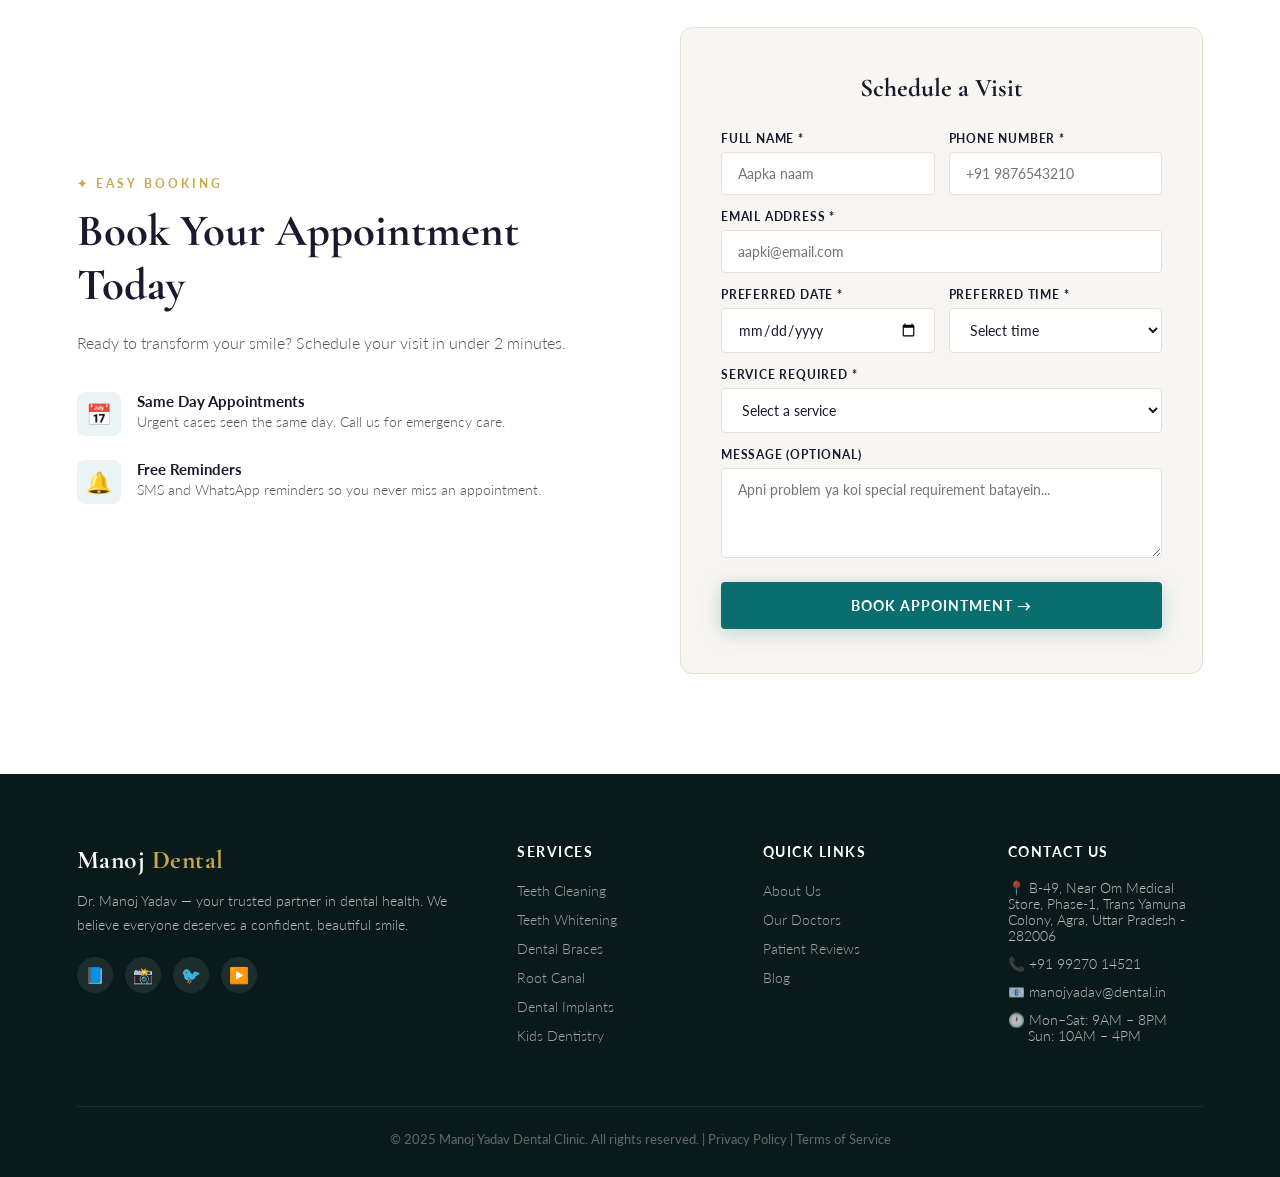
==== commit 7581c553: "Add files via upload" ====
--- a/index.html
+++ b/index.html
@@ -1066,12 +1066,12 @@
         <div style="font-weight:700; color:#1a8a2e; font-size:1rem;">Appointment Request Sent!</div>
         <div style="color:#555; font-size:0.85rem; margin-top:6px;">Dr. Manoj Yadav ki team aapko jald contact karegi.</div>
       </div>
-
-      <form id="apptForm" action="https://formspree.io/f/YOUR_FORM_ID" method="POST" onsubmit="handleSubmit(event)">
-
-        <!-- Formspree ke liye email field (hidden) -->
+      <div id="errorMsg" style="display:none; background:#fde8e8; border:1px solid #e74c3c; border-radius:8px; padding:14px; text-align:center; margin-bottom:16px; color:#c0392b; font-size:0.85rem; font-weight:700;"></div>
+
+      <form id="apptForm" action="https://formspree.io/f/mvzdlgay" method="POST" onsubmit="handleSubmit(event)">
+
+        <!-- Formspree config -->
         <input type="hidden" name="_subject" value="🦷 Naya Appointment Request - Manoj Dental Clinic">
-        <input type="hidden" name="_replyto" value="">
 
         <div class="form-row">
           <div class="form-group">
@@ -1082,6 +1082,10 @@
             <label>Phone Number *</label>
             <input type="tel" name="phone" placeholder="+91 9876543210" required>
           </div>
+        </div>
+        <div class="form-group" style="margin-bottom:14px;">
+          <label>Email Address *</label>
+          <input type="email" name="email" placeholder="aapki@email.com" required>
         </div>
         <div class="form-row">
           <div class="form-group">
@@ -1213,44 +1217,46 @@
     });
   });
 
-  // Formspree form submit
+  // Formspree Ajax submit
   async function handleSubmit(e) {
     e.preventDefault();
     const btn = document.getElementById('submitBtn');
     const form = document.getElementById('apptForm');
     const successMsg = document.getElementById('successMsg');
-
-    btn.textContent = 'Sending...';
+    const errorMsg = document.getElementById('errorMsg');
+
+    btn.textContent = 'Bhej rahe hain...';
     btn.disabled = true;
     btn.style.opacity = '0.7';
+    errorMsg.style.display = 'none';
 
     const data = new FormData(form);
 
     try {
-      const response = await fetch(form.action, {
+      const response = await fetch('https://formspree.io/f/mvzdlgay', {
         method: 'POST',
         body: data,
         headers: { 'Accept': 'application/json' }
       });
 
+      const result = await response.json();
+
       if (response.ok) {
         form.style.display = 'none';
         successMsg.style.display = 'block';
       } else {
-        btn.textContent = 'Error! Try Again';
-        btn.style.background = '#e74c3c';
+        errorMsg.textContent = result.errors ? result.errors.map(e => e.message).join(', ') : 'Kuch galat hua! Dobara try karein.';
+        errorMsg.style.display = 'block';
+        btn.textContent = 'Book Appointment →';
         btn.disabled = false;
         btn.style.opacity = '1';
-        setTimeout(() => {
-          btn.textContent = 'Book Appointment →';
-          btn.style.background = '';
-        }, 3000);
       }
     } catch (err) {
-      btn.textContent = 'Network Error!';
+      errorMsg.textContent = 'Network error! Internet check karein aur dobara try karein.';
+      errorMsg.style.display = 'block';
+      btn.textContent = 'Book Appointment →';
       btn.disabled = false;
       btn.style.opacity = '1';
-      setTimeout(() => { btn.textContent = 'Book Appointment →'; }, 3000);
     }
   }
 </script>
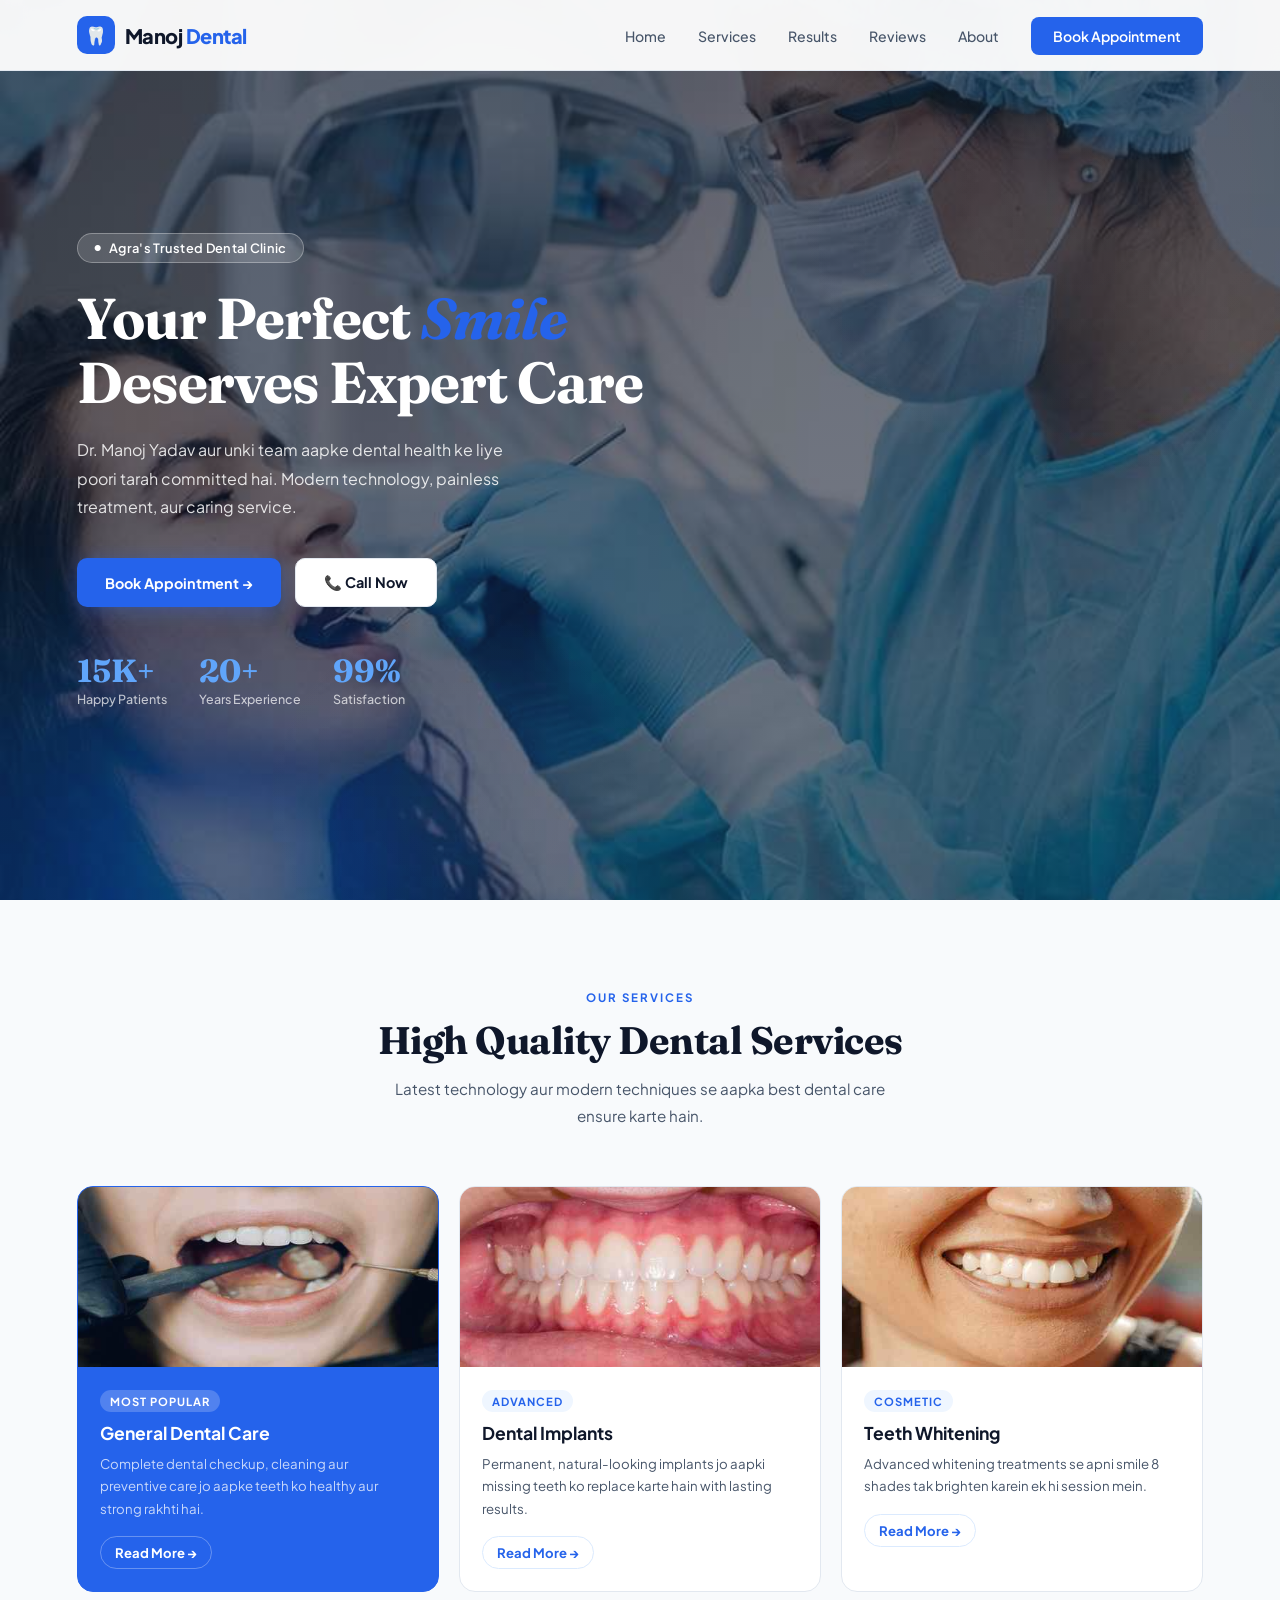
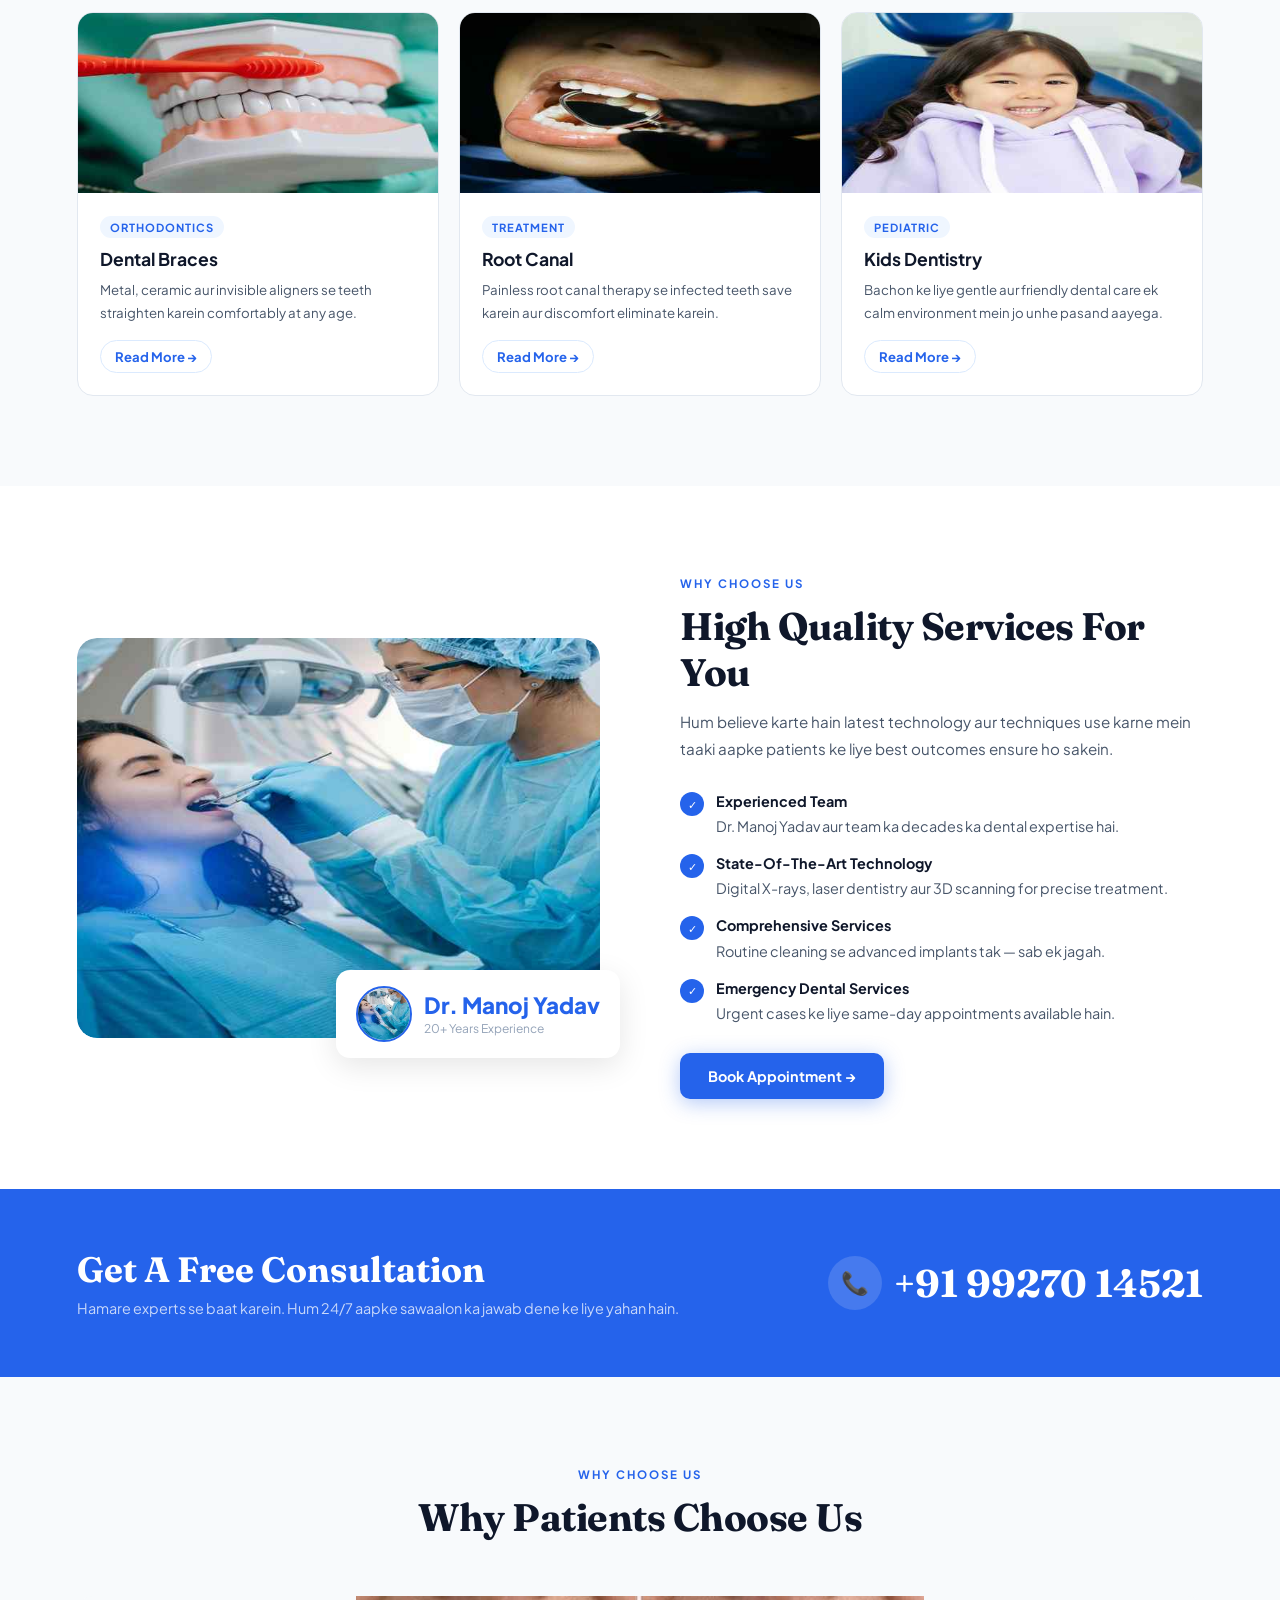
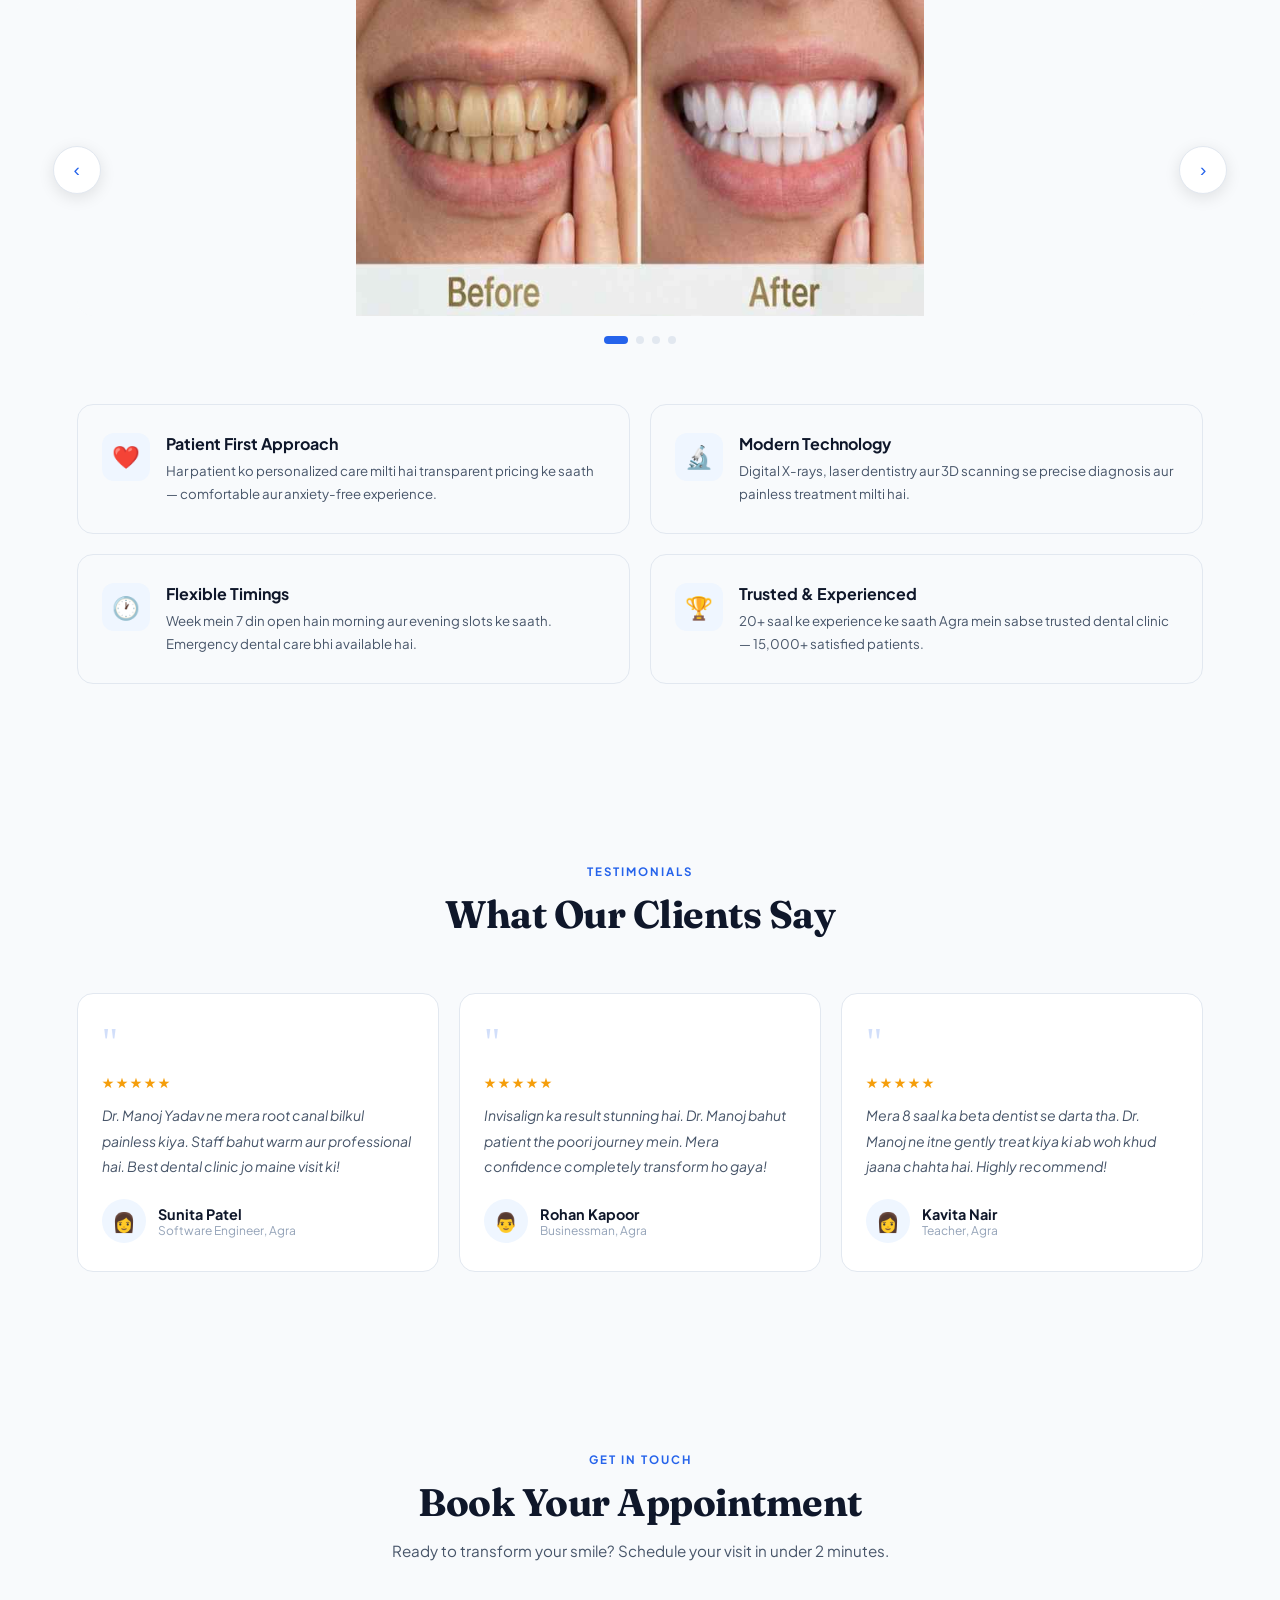
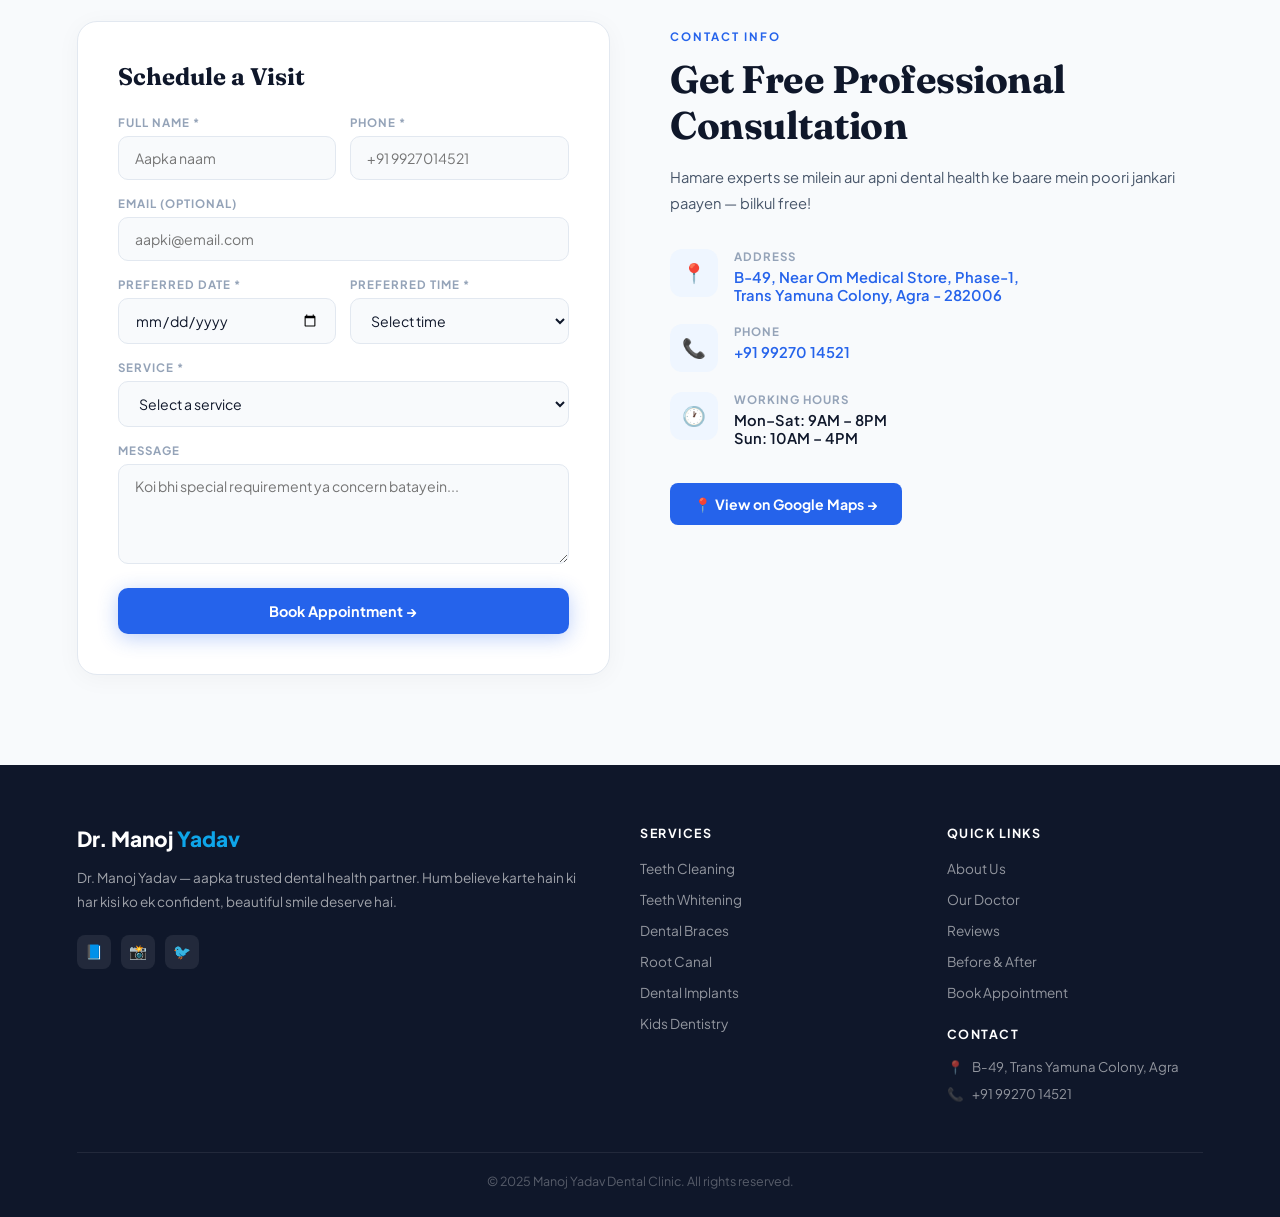
==== commit 2c9295f6: "Add files via upload" ====
--- a/index.html
+++ b/index.html
@@ -3,1131 +3,846 @@
 <head>
 <meta charset="UTF-8">
 <meta name="viewport" content="width=device-width, initial-scale=1.0">
-<title>Manoj Yadav Dental Clinic</title>
-<link href="https://fonts.googleapis.com/css2?family=Cormorant+Garamond:ital,wght@0,400;0,600;0,700;1,400&family=Lato:wght@300;400;700&display=swap" rel="stylesheet">
+<title>Manoj Dental Clinic — Agra</title>
+<link href="https://fonts.googleapis.com/css2?family=Plus+Jakarta+Sans:wght@300;400;500;600;700;800&family=Fraunces:ital,wght@0,400;0,700;1,400&display=swap" rel="stylesheet">
 <style>
-  :root {
-    --teal: #0B6E6E;
-    --teal-light: #0e8a8a;
-    --teal-dark: #084f4f;
-    --gold: #C9A84C;
-    --gold-light: #e0c070;
-    --white: #FFFFFF;
-    --off-white: #F8F6F2;
-    --text: #1a1a2e;
-    --text-light: #555;
-    --border: #e8e0d4;
+:root {
+  --hero-placeholder: linear-gradient(135deg, #1e3a5f 0%, #1a56db 100%);
+  --blue: #2563EB;
+  --blue-dark: #1D4ED8;
+  --blue-light: #EFF6FF;
+  --blue-mid: #DBEAFE;
+  --accent: #0EA5E9;
+  --white: #FFFFFF;
+  --text: #0F172A;
+  --text-mid: #475569;
+  --text-light: #94A3B8;
+  --border: #E2E8F0;
+  --bg: #F8FAFC;
+}
+
+* { margin: 0; padding: 0; box-sizing: border-box; }
+html { scroll-behavior: smooth; }
+body { font-family: 'Plus Jakarta Sans', sans-serif; color: var(--text); background: var(--white); overflow-x: hidden; }
+
+/* ── NAVBAR ── */
+nav {
+  position: fixed; top: 0; left: 0; right: 0; z-index: 1000;
+  display: flex; justify-content: space-between; align-items: center;
+  padding: 16px 6%;
+  background: rgba(255,255,255,0.95);
+  backdrop-filter: blur(16px);
+  border-bottom: 1px solid var(--border);
+  transition: box-shadow 0.3s;
+}
+nav.scrolled { box-shadow: 0 4px 24px rgba(37,99,235,0.08); }
+
+.logo { display: flex; align-items: center; gap: 10px; text-decoration: none; }
+.logo-icon {
+  width: 38px; height: 38px; background: var(--blue); border-radius: 10px;
+  display: flex; align-items: center; justify-content: center; font-size: 1.1rem;
+}
+.logo-text { font-size: 1.25rem; font-weight: 800; color: var(--text); letter-spacing: -0.5px; }
+.logo-text span { color: var(--blue); }
+
+.nav-links { display: flex; list-style: none; gap: 32px; align-items: center; }
+.nav-links a { text-decoration: none; color: var(--text-mid); font-size: 0.88rem; font-weight: 500; transition: color 0.2s; }
+.nav-links a:hover { color: var(--blue); }
+.btn-nav {
+  background: var(--blue) !important; color: white !important;
+  padding: 10px 22px; border-radius: 8px; font-weight: 600 !important;
+  transition: all 0.2s !important;
+}
+.btn-nav:hover { background: var(--blue-dark) !important; transform: translateY(-1px); }
+
+.hamburger { display: none; flex-direction: column; gap: 5px; cursor: pointer; background: none; border: none; padding: 4px; }
+.hamburger span { width: 22px; height: 2px; background: var(--text); border-radius: 2px; display: block; }
+
+/* ── HERO ── */
+#hero {
+  min-height: 100vh;
+  background: linear-gradient(rgba(15,23,42,0.65), rgba(15,23,42,0.55)), var(--hero-placeholder) center top / cover no-repeat;
+  display: flex; align-items: center;
+  padding: 120px 6% 80px;
+  position: relative; overflow: hidden;
+}
+
+.hero-blob {
+  position: absolute; border-radius: 50%;
+  background: radial-gradient(circle, rgba(255,255,255,0.04), transparent 70%);
+}
+.hero-blob-1 { width: 600px; height: 600px; top: -100px; right: -100px; animation: float 8s ease-in-out infinite; }
+.hero-blob-2 { width: 400px; height: 400px; bottom: -100px; left: 20%; animation: float 10s ease-in-out infinite reverse; }
+
+@keyframes float { 0%,100%{transform:scale(1) translateY(0)} 50%{transform:scale(1.05) translateY(-20px)} }
+
+.hero-grid { display: grid; grid-template-columns: 1fr; gap: 60px; align-items: center; width: 100%; max-width: 700px; }
+
+.hero-left { animation: slideIn 0.8s ease forwards; }
+@keyframes slideIn { from{opacity:0;transform:translateX(-30px)} to{opacity:1;transform:translateX(0)} }
+
+.hero-chip {
+  display: inline-flex; align-items: center; gap: 8px;
+  background: rgba(255,255,255,0.15); border: 1px solid rgba(255,255,255,0.3);
+  color: white; padding: 6px 16px; border-radius: 100px;
+  font-size: 0.8rem; font-weight: 600; letter-spacing: 0.3px;
+  margin-bottom: 24px; backdrop-filter: blur(8px);
+}
+.hero-chip::before { content: '●'; font-size: 0.5rem; animation: blink 1.5s infinite; }
+@keyframes blink { 0%,100%{opacity:1} 50%{opacity:0.3} }
+
+.hero-title {
+  font-family: 'Fraunces', serif;
+  font-size: clamp(2.4rem, 4.5vw, 3.6rem);
+  line-height: 1.12; font-weight: 700;
+  color: white; margin-bottom: 20px; letter-spacing: -1px;
+}
+.hero-title .blue { color: var(--blue); font-style: italic; }
+
+.hero-desc {
+  font-size: 1rem; color: rgba(255,255,255,0.85); line-height: 1.8;
+  margin-bottom: 36px; font-weight: 400; max-width: 460px;
+}
+
+.hero-btns { display: flex; gap: 14px; flex-wrap: wrap; margin-bottom: 48px; }
+
+.btn-primary {
+  background: var(--blue); color: white;
+  padding: 14px 28px; border-radius: 10px; text-decoration: none;
+  font-size: 0.9rem; font-weight: 700;
+  box-shadow: 0 4px 20px rgba(37,99,235,0.35);
+  transition: all 0.3s; display: inline-flex; align-items: center; gap: 8px;
+}
+.btn-primary:hover { background: var(--blue-dark); transform: translateY(-2px); box-shadow: 0 8px 30px rgba(37,99,235,0.4); }
+
+.btn-secondary {
+  background: white; color: var(--text);
+  padding: 14px 28px; border-radius: 10px; text-decoration: none;
+  font-size: 0.9rem; font-weight: 700; border: 1.5px solid var(--border);
+  transition: all 0.3s; display: inline-flex; align-items: center; gap: 8px;
+}
+.btn-secondary:hover { border-color: var(--blue); color: var(--blue); transform: translateY(-2px); }
+
+.hero-stats { display: flex; gap: 32px; flex-wrap: wrap; }
+.hero-stat { }
+.hero-stat-num {
+  font-family: 'Fraunces', serif;
+  font-size: 2rem; font-weight: 700; color: #60A5FA; line-height: 1;
+}
+.hero-stat-label { font-size: 0.78rem; color: rgba(255,255,255,0.7); margin-top: 4px; font-weight: 500; }
+
+.hero-right {
+  display: none;
+}
+@keyframes slideIn2 { from{opacity:0;transform:translateX(30px)} to{opacity:1;transform:translateX(0)} }
+
+.hero-card-main {
+  background: white; border-radius: 20px; overflow: hidden;
+  box-shadow: 0 20px 60px rgba(37,99,235,0.15);
+  aspect-ratio: 4/3;
+  display: flex; align-items: center; justify-content: center;
+  font-size: 8rem;
+  background: linear-gradient(135deg, #EFF6FF, #DBEAFE);
+}
+
+.hero-float-card {
+  position: absolute; background: white; border-radius: 14px;
+  padding: 14px 18px; box-shadow: 0 8px 30px rgba(0,0,0,0.1);
+  display: flex; align-items: center; gap: 12px;
+}
+.hero-float-1 { bottom: -20px; left: -20px; }
+.hero-float-2 { top: -20px; right: -20px; }
+.float-icon { width: 40px; height: 40px; border-radius: 10px; background: var(--blue-light); display: flex; align-items: center; justify-content: center; font-size: 1.2rem; }
+.float-label { font-size: 0.75rem; color: var(--text-light); }
+.float-value { font-size: 0.9rem; font-weight: 700; color: var(--text); }
+
+/* ── ENQUIRY BAR ── */
+#enquiry {
+  background: white; padding: 32px 6%;
+  box-shadow: 0 4px 30px rgba(0,0,0,0.06);
+  position: relative; z-index: 10;
+}
+.enquiry-bar {
+  display: grid; grid-template-columns: 1fr 1fr 1fr 1fr auto;
+  gap: 16px; align-items: end;
+  background: var(--bg); border-radius: 14px; padding: 20px 24px;
+  border: 1px solid var(--border);
+}
+.eq-group label { font-size: 0.72rem; font-weight: 700; color: var(--text-light); letter-spacing: 1px; text-transform: uppercase; display: block; margin-bottom: 6px; }
+.eq-group input, .eq-group select {
+  width: 100%; padding: 10px 14px; border: 1.5px solid var(--border);
+  border-radius: 8px; font-family: 'Plus Jakarta Sans', sans-serif;
+  font-size: 0.88rem; color: var(--text); background: white; outline: none;
+  transition: border-color 0.2s;
+}
+.eq-group input:focus, .eq-group select:focus { border-color: var(--blue); }
+.btn-enquiry {
+  background: var(--blue); color: white; padding: 12px 24px;
+  border-radius: 8px; border: none; font-family: 'Plus Jakarta Sans', sans-serif;
+  font-size: 0.88rem; font-weight: 700; cursor: pointer;
+  transition: all 0.2s; white-space: nowrap;
+}
+.btn-enquiry:hover { background: var(--blue-dark); transform: translateY(-1px); }
+
+/* ── SECTION BASE ── */
+section { padding: 90px 6%; }
+.sec-label { font-size: 0.72rem; font-weight: 700; color: var(--blue); letter-spacing: 2px; text-transform: uppercase; display: block; margin-bottom: 12px; }
+.sec-title { font-family: 'Fraunces', serif; font-size: clamp(1.8rem, 3vw, 2.6rem); font-weight: 700; line-height: 1.2; letter-spacing: -0.5px; }
+.sec-sub { color: var(--text-mid); font-size: 0.95rem; line-height: 1.8; margin-top: 12px; }
+.sec-header { text-align: center; margin-bottom: 56px; }
+.sec-header .sec-sub { max-width: 500px; margin: 12px auto 0; }
+
+/* ── SERVICES ── */
+#services { background: var(--bg); }
+.services-grid { display: grid; grid-template-columns: repeat(3, 1fr); gap: 20px; }
+.service-card {
+  background: white; border-radius: 16px; overflow: hidden;
+  border: 1px solid var(--border); transition: all 0.3s; cursor: pointer;
+}
+.service-card:hover { transform: translateY(-6px); box-shadow: 0 16px 40px rgba(37,99,235,0.12); border-color: var(--blue); }
+.service-card:first-child { background: var(--blue); border-color: var(--blue); }
+.service-card:first-child .service-name { color: white; }
+.service-card:first-child .service-desc { color: rgba(255,255,255,0.75); }
+.service-card:first-child .service-tag { background: rgba(255,255,255,0.2); color: white; }
+.service-card:first-child .read-more { color: white; border-color: rgba(255,255,255,0.3); }
+.service-card:first-child .read-more:hover { background: rgba(255,255,255,0.15); }
+
+.service-img {
+  width: 100%; height: 180px; object-fit: cover; display: block;
+}
+.service-img-placeholder {
+  width: 100%; height: 180px;
+  display: flex; align-items: center; justify-content: center;
+  font-size: 3rem; background: var(--blue-light);
+}
+.service-card:first-child .service-img { opacity: 0.9; }
+
+.service-body { padding: 22px; }
+.service-tag {
+  display: inline-block; background: var(--blue-light); color: var(--blue);
+  font-size: 0.7rem; font-weight: 700; letter-spacing: 1px; text-transform: uppercase;
+  padding: 4px 10px; border-radius: 100px; margin-bottom: 10px;
+}
+.service-name { font-size: 1.1rem; font-weight: 700; margin-bottom: 8px; line-height: 1.3; }
+.service-desc { font-size: 0.83rem; color: var(--text-mid); line-height: 1.7; margin-bottom: 16px; }
+.read-more {
+  display: inline-flex; align-items: center; gap: 6px;
+  font-size: 0.82rem; font-weight: 700; color: var(--blue);
+  text-decoration: none; border: 1.5px solid var(--blue-mid);
+  padding: 7px 14px; border-radius: 100px; transition: all 0.2s;
+}
+.read-more:hover { background: var(--blue); color: white; border-color: var(--blue); }
+
+/* ── ABOUT/QUALITY ── */
+#about { background: white; }
+.about-grid { display: grid; grid-template-columns: 1fr 1fr; gap: 80px; align-items: center; }
+.about-img-area { position: relative; }
+.about-img-box {
+  background: linear-gradient(135deg, var(--blue-light), var(--blue-mid));
+  border-radius: 20px; height: 400px;
+  display: flex; align-items: center; justify-content: center; font-size: 8rem;
+  overflow: hidden;
+}
+.about-float {
+  position: absolute; background: white; border-radius: 14px;
+  padding: 16px 20px; box-shadow: 0 8px 30px rgba(0,0,0,0.1);
+}
+.about-float-1 { bottom: -20px; right: -20px; }
+.about-float-title { font-size: 1.4rem; font-weight: 800; color: var(--blue); }
+.about-float-sub { font-size: 0.75rem; color: var(--text-light); margin-top: 2px; }
+
+.about-checks { margin-top: 28px; display: flex; flex-direction: column; gap: 14px; }
+.about-check { display: flex; align-items: flex-start; gap: 12px; }
+.check-icon {
+  width: 24px; height: 24px; background: var(--blue); border-radius: 50%;
+  display: flex; align-items: center; justify-content: center;
+  color: white; font-size: 0.7rem; flex-shrink: 0; margin-top: 2px;
+}
+.check-text { font-size: 0.9rem; color: var(--text-mid); line-height: 1.6; }
+.check-text strong { color: var(--text); display: block; font-weight: 700; margin-bottom: 2px; }
+
+/* ── STATS BANNER ── */
+#stats {
+  background: var(--blue);
+  padding: 70px 6%;
+}
+.stats-top { text-align: center; margin-bottom: 48px; }
+.stats-top .sec-title { color: white; }
+.stats-top p { color: rgba(255,255,255,0.7); margin-top: 10px; font-size: 0.95rem; }
+.stats-grid { display: grid; grid-template-columns: repeat(3, 1fr); gap: 24px; }
+.stat-card {
+  background: rgba(255,255,255,0.1); border-radius: 16px; padding: 32px 24px;
+  text-align: center; border: 1px solid rgba(255,255,255,0.15);
+  transition: all 0.3s;
+}
+.stat-card:hover { background: rgba(255,255,255,0.18); transform: translateY(-4px); }
+.stat-num { font-family: 'Fraunces', serif; font-size: 3rem; font-weight: 700; color: white; line-height: 1; }
+.stat-label { font-size: 0.82rem; color: rgba(255,255,255,0.7); margin-top: 8px; font-weight: 500; letter-spacing: 0.5px; }
+
+/* ── CTA BANNER ── */
+#cta {
+  background: var(--blue); padding: 0 6%;
+  margin: 0;
+}
+.cta-inner {
+  display: flex; align-items: center; justify-content: space-between;
+  padding: 60px 0; gap: 40px; flex-wrap: wrap;
+}
+.cta-left h2 { font-family: 'Fraunces', serif; font-size: clamp(1.6rem, 3vw, 2.2rem); color: white; font-weight: 700; line-height: 1.2; }
+.cta-left p { color: rgba(255,255,255,0.75); margin-top: 8px; font-size: 0.9rem; }
+.cta-phone { font-family: 'Fraunces', serif; font-size: clamp(1.8rem, 3vw, 2.4rem); color: white; font-weight: 700; text-decoration: none; display: flex; align-items: center; gap: 12px; }
+.cta-phone:hover { opacity: 0.85; }
+.phone-badge { background: rgba(255,255,255,0.15); border-radius: 50%; width: 54px; height: 54px; display: flex; align-items: center; justify-content: center; font-size: 1.4rem; }
+
+/* ── GALLERY ── */
+#gallery { background: var(--bg); }
+.gallery-slider { position: relative; margin-top: 40px; }
+.gallery-track-wrap { overflow: hidden; border-radius: 16px; }
+.gallery-track { display: flex; transition: transform 0.5s ease; gap: 0; }
+.gallery-track img { min-width: 100%; height: 360px; object-fit: contain; background: white; }
+.slider-btn {
+  position: absolute; top: 50%; transform: translateY(-50%);
+  width: 48px; height: 48px; border-radius: 50%;
+  background: white; border: 1.5px solid var(--border);
+  font-size: 1.2rem; cursor: pointer; display: flex;
+  align-items: center; justify-content: center;
+  box-shadow: 0 4px 16px rgba(0,0,0,0.1); transition: all 0.2s; z-index: 5; color: var(--blue);
+}
+.slider-btn:hover { background: var(--blue); color: white; border-color: var(--blue); }
+.slider-prev { left: -24px; }
+.slider-next { right: -24px; }
+.slider-dots { display: flex; justify-content: center; gap: 8px; margin-top: 20px; }
+.dot {
+  width: 8px; height: 8px; border-radius: 100px;
+  background: var(--border); cursor: pointer; transition: all 0.3s; border: none;
+}
+.dot.active { background: var(--blue); width: 24px; }
+
+/* ── WHY US ── */
+#why { background: white; }
+.why-grid { display: grid; grid-template-columns: repeat(2, 1fr); gap: 20px; margin-top: 0; }
+.why-card {
+  background: var(--bg); border-radius: 16px; padding: 28px 24px;
+  border: 1px solid var(--border); transition: all 0.3s;
+  display: flex; align-items: flex-start; gap: 16px;
+}
+.why-card:hover { border-color: var(--blue); box-shadow: 0 8px 30px rgba(37,99,235,0.08); transform: translateY(-3px); }
+.why-icon { width: 48px; height: 48px; background: var(--blue-light); border-radius: 12px; display: flex; align-items: center; justify-content: center; font-size: 1.4rem; flex-shrink: 0; }
+.why-title { font-size: 1rem; font-weight: 700; margin-bottom: 6px; }
+.why-text { font-size: 0.83rem; color: var(--text-mid); line-height: 1.7; }
+
+/* ── TESTIMONIALS ── */
+#testimonials { background: var(--bg); }
+.testi-grid { display: grid; grid-template-columns: repeat(3, 1fr); gap: 20px; }
+.testi-card {
+  background: white; border-radius: 16px; padding: 28px 24px;
+  border: 1px solid var(--border); transition: all 0.3s; position: relative;
+}
+.testi-card:hover { box-shadow: 0 12px 36px rgba(37,99,235,0.1); transform: translateY(-4px); }
+.testi-quote { font-size: 2.5rem; color: var(--blue); opacity: 0.2; font-family: serif; line-height: 1; margin-bottom: 12px; }
+.testi-text { font-size: 0.88rem; color: var(--text-mid); line-height: 1.8; font-style: italic; margin-bottom: 20px; }
+.stars { color: #F59E0B; font-size: 0.85rem; margin-bottom: 12px; letter-spacing: 2px; }
+.testi-avatar { width: 44px; height: 44px; border-radius: 50%; background: var(--blue-light); display: flex; align-items: center; justify-content: center; font-size: 1.2rem; }
+.testi-info { display: flex; align-items: center; gap: 12px; }
+.testi-name { font-size: 0.9rem; font-weight: 700; }
+.testi-role { font-size: 0.75rem; color: var(--text-light); }
+
+/* ── DOCTOR ── */
+#doctor { background: white; }
+.doctor-inner { display: grid; grid-template-columns: 1fr 1fr; gap: 80px; align-items: center; }
+.doctor-img {
+  background: linear-gradient(135deg, var(--blue-light), var(--blue-mid));
+  border-radius: 20px; height: 420px;
+  display: flex; align-items: center; justify-content: center; font-size: 9rem;
+  position: relative;
+}
+.doctor-badge {
+  position: absolute; bottom: 20px; left: 20px;
+  background: white; border-radius: 12px; padding: 14px 18px;
+  box-shadow: 0 8px 24px rgba(0,0,0,0.1);
+}
+.doctor-badge-title { font-size: 1.1rem; font-weight: 800; color: var(--blue); }
+.doctor-badge-sub { font-size: 0.75rem; color: var(--text-light); }
+
+.doctor-name { font-family: 'Fraunces', serif; font-size: 2.2rem; font-weight: 700; margin: 12px 0 6px; letter-spacing: -0.5px; }
+.doctor-spec { color: var(--blue); font-weight: 700; font-size: 0.88rem; letter-spacing: 1px; text-transform: uppercase; }
+.doctor-bio { font-size: 0.92rem; color: var(--text-mid); line-height: 1.8; margin: 20px 0 28px; }
+.doctor-chips { display: flex; flex-wrap: wrap; gap: 10px; }
+.chip { background: var(--blue-light); color: var(--blue); padding: 6px 14px; border-radius: 100px; font-size: 0.78rem; font-weight: 600; }
+
+/* ── CONTACT ── */
+#contact { background: var(--bg); }
+.contact-grid { display: grid; grid-template-columns: 1fr 1fr; gap: 60px; align-items: start; }
+.contact-form-box {
+  background: white; border-radius: 20px; padding: 40px;
+  border: 1px solid var(--border); box-shadow: 0 4px 24px rgba(0,0,0,0.04);
+}
+.form-title { font-family: 'Fraunces', serif; font-size: 1.5rem; font-weight: 700; margin-bottom: 24px; }
+.fg { margin-bottom: 16px; }
+.fg label { font-size: 0.72rem; font-weight: 700; color: var(--text-light); letter-spacing: 1px; text-transform: uppercase; display: block; margin-bottom: 6px; }
+.fg input, .fg select, .fg textarea {
+  width: 100%; padding: 12px 16px;
+  border: 1.5px solid var(--border); border-radius: 10px;
+  font-family: 'Plus Jakarta Sans', sans-serif; font-size: 0.88rem;
+  color: var(--text); background: var(--bg); outline: none; transition: border-color 0.2s;
+}
+.fg input:focus, .fg select:focus, .fg textarea:focus { border-color: var(--blue); background: white; }
+.fg textarea { resize: vertical; min-height: 100px; }
+.fg-row { display: grid; grid-template-columns: 1fr 1fr; gap: 14px; }
+.btn-submit {
+  width: 100%; padding: 14px; background: var(--blue); color: white;
+  border: none; border-radius: 10px; font-family: 'Plus Jakarta Sans', sans-serif;
+  font-size: 0.9rem; font-weight: 700; cursor: pointer; transition: all 0.3s;
+  box-shadow: 0 4px 20px rgba(37,99,235,0.3); margin-top: 4px;
+}
+.btn-submit:hover { background: var(--blue-dark); transform: translateY(-2px); box-shadow: 0 8px 28px rgba(37,99,235,0.4); }
+
+#successMsg {
+  display: none; background: #ECFDF5; border: 1px solid #6EE7B7;
+  border-radius: 10px; padding: 20px; text-align: center; margin-bottom: 16px;
+}
+#errorMsg {
+  display: none; background: #FEF2F2; border: 1px solid #FCA5A5;
+  border-radius: 10px; padding: 14px; text-align: center; margin-bottom: 16px;
+  color: #DC2626; font-size: 0.85rem; font-weight: 600;
+}
+
+.contact-info { padding-top: 8px; }
+.contact-info .sec-title { margin-bottom: 16px; }
+.contact-info p { color: var(--text-mid); font-size: 0.92rem; line-height: 1.8; margin-bottom: 32px; }
+.info-items { display: flex; flex-direction: column; gap: 20px; margin-bottom: 36px; }
+.info-item { display: flex; align-items: flex-start; gap: 16px; }
+.info-icon {
+  width: 48px; height: 48px; background: var(--blue-light); border-radius: 12px;
+  display: flex; align-items: center; justify-content: center; font-size: 1.2rem; flex-shrink: 0;
+}
+.info-label { font-size: 0.72rem; font-weight: 700; color: var(--text-light); letter-spacing: 1px; text-transform: uppercase; margin-bottom: 4px; }
+.info-value { font-size: 0.92rem; font-weight: 600; color: var(--text); }
+.info-value a { color: var(--blue); text-decoration: none; }
+
+.map-box {
+  border-radius: 16px; overflow: hidden; height: 200px;
+  background: var(--blue-light); display: flex; align-items: center; justify-content: center;
+  border: 1px solid var(--border);
+}
+.map-btn {
+  display: inline-flex; align-items: center; gap: 8px;
+  background: var(--blue); color: white; padding: 12px 24px;
+  border-radius: 8px; text-decoration: none; font-size: 0.88rem; font-weight: 700;
+  transition: all 0.2s;
+}
+.map-btn:hover { background: var(--blue-dark); }
+
+/* ── FOOTER ── */
+footer { background: var(--text); color: rgba(255,255,255,0.6); padding: 60px 6% 28px; }
+.footer-grid { display: grid; grid-template-columns: 2fr 1fr 1fr; gap: 50px; margin-bottom: 40px; }
+.footer-logo { color: white; font-size: 1.3rem; font-weight: 800; margin-bottom: 14px; display: block; }
+.footer-logo span { color: var(--accent); }
+.footer-desc { font-size: 0.85rem; line-height: 1.8; margin-bottom: 20px; }
+.footer-col h4 { color: white; font-size: 0.78rem; font-weight: 700; letter-spacing: 1.5px; text-transform: uppercase; margin-bottom: 16px; }
+.footer-col ul { list-style: none; }
+.footer-col ul li { margin-bottom: 10px; }
+.footer-col ul li a { color: rgba(255,255,255,0.55); text-decoration: none; font-size: 0.85rem; transition: color 0.2s; }
+.footer-col ul li a:hover { color: white; }
+.footer-contact-item { font-size: 0.83rem; margin-bottom: 10px; display: flex; align-items: flex-start; gap: 8px; }
+.footer-contact-item a { color: rgba(255,255,255,0.55); text-decoration: none; }
+.footer-bottom { border-top: 1px solid rgba(255,255,255,0.08); padding-top: 20px; text-align: center; font-size: 0.78rem; color: rgba(255,255,255,0.3); }
+.social-links { display: flex; gap: 10px; margin-top: 20px; }
+.social-link { width: 34px; height: 34px; border-radius: 8px; background: rgba(255,255,255,0.08); display: flex; align-items: center; justify-content: center; text-decoration: none; font-size: 0.9rem; transition: all 0.2s; }
+.social-link:hover { background: var(--blue); }
+
+/* ── ANIMATIONS ── */
+.fade-up { opacity: 0; transform: translateY(24px); transition: opacity 0.6s ease, transform 0.6s ease; }
+.fade-up.visible { opacity: 1; transform: translateY(0); }
+
+/* ── RESPONSIVE ── */
+@media(max-width:1024px) {
+  .hero-grid { grid-template-columns: 1fr; }
+  .hero-right { display: none; }
+  .services-grid { grid-template-columns: repeat(2,1fr); }
+  .about-grid, .doctor-inner, .contact-grid { grid-template-columns: 1fr; gap: 40px; }
+  .testi-grid { grid-template-columns: repeat(2,1fr); }
+  .footer-grid { grid-template-columns: 1fr 1fr; }
+  .enquiry-bar { grid-template-columns: 1fr 1fr; }
+  .stats-grid { grid-template-columns: repeat(3,1fr); }
+}
+@media(max-width:768px) {
+  nav { padding: 14px 5%; }
+  .nav-links { display: none; position: fixed; top: 65px; left: 0; right: 0; background: white; flex-direction: column; padding: 24px; gap: 20px; border-bottom: 1px solid var(--border); box-shadow: 0 10px 30px rgba(0,0,0,0.1); z-index: 999; }
+  .nav-links.open { display: flex; }
+  .nav-links.open .btn-nav { display: none; }
+  .hamburger { display: flex; }
+  section { padding: 70px 5%; }
+  .services-grid { grid-template-columns: 1fr; }
+  .why-grid { grid-template-columns: 1fr; }
+  .testi-grid { grid-template-columns: 1fr; }
+  .enquiry-bar { grid-template-columns: 1fr; }
+  .stats-grid { grid-template-columns: 1fr; }
+  .footer-grid { grid-template-columns: 1fr; gap: 30px; }
+  .fg-row { grid-template-columns: 1fr; }
+  .hero-btns { flex-direction: column; }
+  .cta-inner { flex-direction: column; text-align: center; }
+  .contact-form-box { padding: 24px; }
+}
+
+  /* Fix gallery image sizing */
+  .gallery-track img { min-width: calc(100%); height: 360px; object-fit: contain; background: #f8fafc; border-radius: 0; }
+  
+  /* Smooth number counter on stats */
+  .stat-num { animation: countUp 1s ease forwards; }
+  
+  /* Fix hero card overflow */
+  .hero-card-main { border-radius: 20px; overflow: hidden; }
+
+  /* Lazy loading skeleton */
+  img[data-src] {
+    background: linear-gradient(90deg, #f0f0f0 25%, #e0e0e0 50%, #f0f0f0 75%);
+    background-size: 200% 100%;
+    animation: skeleton 1.5s infinite;
+    min-height: 180px;
   }
-
-  * { margin: 0; padding: 0; box-sizing: border-box; }
-
-  html { scroll-behavior: smooth; }
-
-  body {
-    font-family: 'Lato', sans-serif;
-    color: var(--text);
-    background: var(--white);
-    overflow-x: hidden;
+  @keyframes skeleton {
+    0% { background-position: 200% 0; }
+    100% { background-position: -200% 0; }
   }
 
-  /* ─── NAVBAR ─── */
-  nav {
-    position: fixed;
-    top: 0; left: 0; right: 0;
-    z-index: 1000;
-    display: flex;
-    justify-content: space-between;
-    align-items: center;
-    padding: 18px 6%;
-    background: rgba(255,255,255,0.95);
-    backdrop-filter: blur(12px);
-    border-bottom: 1px solid var(--border);
-    transition: box-shadow 0.3s;
-  }
-
-  nav.scrolled { box-shadow: 0 4px 30px rgba(11,110,110,0.1); }
-
-  .logo {
-    font-family: 'Cormorant Garamond', serif;
-    font-size: 1.7rem;
-    font-weight: 700;
-    color: var(--teal);
-    letter-spacing: 0.5px;
-  }
-
-  .logo span { color: var(--gold); }
-
-  .nav-links {
-    display: flex;
-    list-style: none;
-    gap: 36px;
-    align-items: center;
-  }
-
-  .nav-links a {
-    text-decoration: none;
-    color: var(--text);
-    font-size: 0.88rem;
-    letter-spacing: 1.2px;
-    text-transform: uppercase;
-    font-weight: 700;
-    transition: color 0.2s;
-  }
-
-  .nav-links a:hover { color: var(--teal); }
-
-  .btn-nav {
-    background: var(--teal);
-    color: var(--white) !important;
-    padding: 10px 24px;
-    border-radius: 30px;
-    transition: background 0.3s, transform 0.2s !important;
-  }
-
-  .btn-nav:hover {
-    background: var(--teal-dark) !important;
-    transform: translateY(-2px);
-  }
-
-  .hamburger {
-    display: none;
-    flex-direction: column;
-    gap: 5px;
-    cursor: pointer;
-  }
-
-  .hamburger span {
-    width: 25px; height: 2px;
-    background: var(--teal);
-    border-radius: 2px;
-  }
-
-  /* ─── HERO ─── */
-  #hero {
-    min-height: 100vh;
-    display: flex;
-    align-items: center;
-    padding: 120px 6% 80px;
-    position: relative;
-    overflow: hidden;
-    background: linear-gradient(to right, rgba(5,40,40,0.82) 0%, rgba(5,40,40,0.55) 50%, rgba(5,40,40,0.3) 100%), url('[data-uri]') center/cover no-repeat;
-  }
-
-  #hero::before {
-    content: '';
-    position: absolute;
-    top: -100px; right: -100px;
-    width: 600px; height: 600px;
-    border-radius: 50%;
-    background: radial-gradient(circle, rgba(11,110,110,0.08) 0%, transparent 70%);
-    animation: pulse 6s ease-in-out infinite;
-  }
-
-  #hero::after {
-    content: '';
-    position: absolute;
-    bottom: -50px; left: 30%;
-    width: 400px; height: 400px;
-    border-radius: 50%;
-    background: radial-gradient(circle, rgba(201,168,76,0.07) 0%, transparent 70%);
-    animation: pulse 8s ease-in-out infinite reverse;
-  }
-
-  @keyframes pulse {
-    0%, 100% { transform: scale(1); }
-    50% { transform: scale(1.1); }
-  }
-
-  .hero-content {
-    max-width: 600px;
-    z-index: 2;
-    animation: fadeUp 1s ease forwards;
-  }
-
-  @keyframes fadeUp {
-    from { opacity: 0; transform: translateY(40px); }
-    to { opacity: 1; transform: translateY(0); }
-  }
-
-  .hero-badge {
-    display: inline-block;
-    background: rgba(255,255,255,0.15);
-    color: white;
-    padding: 6px 18px;
-    border-radius: 20px;
-    font-size: 0.78rem;
-    font-weight: 700;
-    letter-spacing: 1.5px;
-    text-transform: uppercase;
-    margin-bottom: 24px;
-    border: 1px solid rgba(255,255,255,0.25);
-  }
-
-  .hero-title {
-    font-family: 'Cormorant Garamond', serif;
-    font-size: clamp(2.8rem, 5vw, 4.2rem);
-    line-height: 1.15;
-    font-weight: 700;
-    margin-bottom: 20px;
-    color: white;
-  }
-
-  .hero-title em {
-    font-style: italic;
-    color: var(--teal);
-  }
-
-  .hero-title .gold { color: var(--gold); }
-
-  .hero-sub {
-    font-size: 1.05rem;
-    color: rgba(255,255,255,0.85);
-    line-height: 1.75;
-    margin-bottom: 40px;
-    font-weight: 300;
-    max-width: 500px;
-  }
-
-  .hero-btns { display: flex; gap: 16px; flex-wrap: wrap; }
-
-  .btn-primary {
-    background: var(--teal);
-    color: white;
-    padding: 14px 32px;
-    border-radius: 4px;
-    text-decoration: none;
-    font-size: 0.9rem;
-    font-weight: 700;
-    letter-spacing: 0.5px;
-    transition: all 0.3s;
-    box-shadow: 0 4px 20px rgba(11,110,110,0.3);
-  }
-
-  .btn-primary:hover {
-    background: var(--teal-dark);
-    transform: translateY(-3px);
-    box-shadow: 0 8px 30px rgba(11,110,110,0.4);
-  }
-
-  .btn-outline {
-    border: 2px solid var(--teal);
-    color: var(--teal);
-    padding: 14px 32px;
-    border-radius: 4px;
-    text-decoration: none;
-    font-size: 0.9rem;
-    font-weight: 700;
-    letter-spacing: 0.5px;
-    transition: all 0.3s;
-  }
-
-  .btn-outline:hover {
-    background: var(--teal);
-    color: white;
-    transform: translateY(-3px);
-  }
-
-  .hero-stats {
-    display: flex;
-    gap: 40px;
-    margin-top: 60px;
-    flex-wrap: wrap;
-  }
-
-  .stat { animation: fadeUp 1s ease 0.4s forwards; opacity: 0; }
-
-  .stat-num {
-    font-family: 'Cormorant Garamond', serif;
-    font-size: 2.4rem;
-    font-weight: 700;
-    color: var(--gold-light);
-    line-height: 1;
-  }
-
-  .stat-label {
-    font-size: 0.78rem;
-    color: rgba(255,255,255,0.7);
-    letter-spacing: 1px;
-    text-transform: uppercase;
-    margin-top: 4px;
-  }
-
-  .hero-image {
-    position: absolute;
-    right: 5%;
-    top: 50%;
-    transform: translateY(-50%);
-    width: 420px;
-    height: 520px;
-    z-index: 1;
-    animation: fadeUp 1s ease 0.2s forwards;
-    opacity: 0;
-  }
-
-  .hero-img-card {
-    width: 100%;
-    height: 100%;
-    border-radius: 60% 40% 55% 45% / 50% 60% 40% 50%;
-    background: linear-gradient(145deg, var(--teal) 0%, var(--teal-dark) 100%);
-    display: flex;
-    align-items: center;
-    justify-content: center;
-    font-size: 8rem;
-    box-shadow: 0 30px 80px rgba(11,110,110,0.25);
-  }
-
-  /* ─── SECTION BASE ─── */
-  section { padding: 100px 6%; }
-
-  .section-label {
-    display: inline-block;
-    color: var(--gold);
-    font-size: 0.75rem;
-    font-weight: 700;
-    letter-spacing: 3px;
-    text-transform: uppercase;
-    margin-bottom: 14px;
-  }
-
-  .section-title {
-    font-family: 'Cormorant Garamond', serif;
-    font-size: clamp(2rem, 3.5vw, 3rem);
-    font-weight: 700;
-    line-height: 1.2;
-    margin-bottom: 16px;
-  }
-
-  .section-sub {
-    color: var(--text-light);
-    font-size: 1rem;
-    line-height: 1.7;
-    max-width: 500px;
-    font-weight: 300;
-  }
-
-  .section-header { text-align: center; margin-bottom: 60px; }
-  .section-header .section-sub { margin: 0 auto; }
-
-  /* ─── SERVICES ─── */
-  #services { background: var(--off-white); }
-
-  .services-grid {
-    display: grid;
-    grid-template-columns: repeat(3, 1fr);
-    gap: 24px;
-    margin-top: 50px;
-  }
-
-  .service-card {
-    background: white;
-    padding: 36px 28px;
-    border-radius: 8px;
-    border: 1px solid var(--border);
-    transition: all 0.35s;
-    position: relative;
-    overflow: hidden;
-  }
-
-  .service-card::before {
-    content: '';
-    position: absolute;
-    bottom: 0; left: 0;
-    width: 0; height: 3px;
-    background: var(--teal);
-    transition: width 0.4s;
-  }
-
-  .service-card:hover {
-    transform: translateY(-8px);
-    box-shadow: 0 20px 50px rgba(11,110,110,0.12);
-    border-color: transparent;
-  }
-
-  .service-card:hover::before { width: 100%; }
-
-  .service-icon {
-    font-size: 2.4rem;
-    margin-bottom: 18px;
-    display: block;
-  }
-
-  .service-name {
-    font-family: 'Cormorant Garamond', serif;
-    font-size: 1.35rem;
-    font-weight: 700;
-    margin-bottom: 10px;
-    color: var(--text);
-  }
-
-  .service-desc {
-    font-size: 0.88rem;
-    color: var(--text-light);
-    line-height: 1.7;
-    font-weight: 300;
-  }
-
-  /* ─── WHY US ─── */
-  #why { background: var(--teal-dark); color: white; }
-
-  #why .section-title { color: white; }
-  #why .section-label { color: var(--gold-light); }
-  #why .section-sub { color: rgba(255,255,255,0.7); }
-
-  .why-grid {
-    display: grid;
-    grid-template-columns: repeat(1, 1fr);
-    max-width: 400px;
-    margin-left: auto;
-    margin-right: auto;
-    gap: 32px;
-    margin-top: 50px;
-  }
-
-  .why-card {
-    text-align: center;
-    padding: 36px 20px;
-    border: 1px solid rgba(255,255,255,0.1);
-    border-radius: 8px;
-    transition: all 0.3s;
-    background: rgba(255,255,255,0.04);
-  }
-
-  .why-card:hover {
-    background: rgba(255,255,255,0.08);
-    transform: translateY(-6px);
-    border-color: var(--gold);
-  }
-
-  .why-icon { font-size: 2.5rem; margin-bottom: 18px; }
-
-  .why-title {
-    font-family: 'Cormorant Garamond', serif;
-    font-size: 1.25rem;
-    font-weight: 700;
-    margin-bottom: 10px;
-    color: white;
-  }
-
-  .why-text {
-    font-size: 0.85rem;
-    color: rgba(255,255,255,0.65);
-    line-height: 1.7;
-    font-weight: 300;
-  }
-
-  /* ─── DOCTORS ─── */
-  #doctors { background: white; }
-
-  .doctors-grid {
-    display: grid;
-    grid-template-columns: repeat(1, 1fr);
-    max-width: 400px;
-    margin: 50px auto 0;
-  }
-
-  .doctor-card {
-    text-align: center;
-    padding: 40px 24px 32px;
-    border: 1px solid var(--border);
-    border-radius: 8px;
-    transition: all 0.3s;
-  }
-
-  .doctor-card:hover {
-    box-shadow: 0 16px 40px rgba(11,110,110,0.1);
-    transform: translateY(-6px);
-    border-color: transparent;
-  }
-
-  .doctor-avatar {
-    width: 100px; height: 100px;
-    border-radius: 50%;
-    background: linear-gradient(135deg, var(--teal) 0%, var(--teal-light) 100%);
-    display: flex;
-    align-items: center;
-    justify-content: center;
-    font-size: 2.8rem;
-    margin: 0 auto 20px;
-    border: 3px solid var(--gold);
-  }
-
-  .doctor-name {
-    font-family: 'Cormorant Garamond', serif;
-    font-size: 1.3rem;
-    font-weight: 700;
-    margin-bottom: 6px;
-  }
-
-  .doctor-spec {
-    font-size: 0.82rem;
-    color: var(--teal);
-    font-weight: 700;
-    letter-spacing: 1px;
-    text-transform: uppercase;
-    margin-bottom: 14px;
-  }
-
-  .doctor-bio {
-    font-size: 0.85rem;
-    color: var(--text-light);
-    line-height: 1.7;
-    font-weight: 300;
-  }
-
-  /* ─── TESTIMONIALS ─── */
-  #testimonials { background: var(--off-white); }
-
-  .testimonials-grid {
-    display: grid;
-    grid-template-columns: repeat(3, 1fr);
-    gap: 24px;
-    margin-top: 50px;
-  }
-
-  .testi-card {
-    background: white;
-    padding: 36px 28px;
-    border-radius: 8px;
-    border: 1px solid var(--border);
-    transition: all 0.3s;
-    position: relative;
-  }
-
-  .testi-card:hover {
-    box-shadow: 0 16px 40px rgba(11,110,110,0.1);
-    transform: translateY(-4px);
-  }
-
-  .testi-card::before {
-    content: '"';
-    font-family: 'Cormorant Garamond', serif;
-    font-size: 5rem;
-    color: var(--teal);
-    opacity: 0.12;
-    position: absolute;
-    top: 10px; left: 20px;
-    line-height: 1;
-  }
-
-  .stars {
-    color: var(--gold);
-    font-size: 1rem;
-    letter-spacing: 2px;
-    margin-bottom: 16px;
-  }
-
-  .testi-text {
-    font-size: 0.92rem;
-    color: var(--text-light);
-    line-height: 1.8;
-    font-style: italic;
-    margin-bottom: 20px;
-    font-weight: 300;
-  }
-
-  .testi-author {
-    font-weight: 700;
-    font-size: 0.9rem;
-    color: var(--text);
-  }
-
-  .testi-role {
-    font-size: 0.78rem;
-    color: var(--teal);
-    margin-top: 2px;
-  }
-
-  /* ─── APPOINTMENT ─── */
-  #appointment { background: white; }
-
-  .appt-wrapper {
-    display: grid;
-    grid-template-columns: 1fr 1fr;
-    gap: 80px;
-    align-items: center;
-  }
-
-  .appt-info .section-title { text-align: left; }
-
-  .appt-feature {
-    display: flex;
-    align-items: flex-start;
-    gap: 16px;
-    margin-bottom: 24px;
-  }
-
-  .appt-feature-icon {
-    width: 44px; height: 44px;
-    background: rgba(11,110,110,0.08);
-    border-radius: 8px;
-    display: flex;
-    align-items: center;
-    justify-content: center;
-    font-size: 1.3rem;
-    flex-shrink: 0;
-  }
-
-  .appt-feature-title {
-    font-weight: 700;
-    margin-bottom: 4px;
-    font-size: 0.95rem;
-  }
-
-  .appt-feature-text {
-    font-size: 0.85rem;
-    color: var(--text-light);
-    font-weight: 300;
-  }
-
-  .appt-form {
-    background: var(--off-white);
-    padding: 44px 40px;
-    border-radius: 12px;
-    border: 1px solid var(--border);
-  }
-
-  .form-title {
-    font-family: 'Cormorant Garamond', serif;
-    font-size: 1.6rem;
-    font-weight: 700;
-    margin-bottom: 28px;
-    text-align: center;
-  }
-
-  .form-row {
-    display: grid;
-    grid-template-columns: 1fr 1fr;
-    gap: 14px;
-    margin-bottom: 14px;
-  }
-
-  .form-group { display: flex; flex-direction: column; }
-
-  .form-group label {
-    font-size: 0.75rem;
-    font-weight: 700;
-    letter-spacing: 0.8px;
-    text-transform: uppercase;
-    color: var(--text);
-    margin-bottom: 6px;
-  }
-
-  .form-group input,
-  .form-group select,
-  .form-group textarea {
-    padding: 12px 16px;
-    border: 1.5px solid var(--border);
-    border-radius: 4px;
-    font-family: 'Lato', sans-serif;
-    font-size: 0.9rem;
-    color: var(--text);
-    background: white;
-    transition: border-color 0.2s;
-    outline: none;
-  }
-
-  .form-group input:focus,
-  .form-group select:focus,
-  .form-group textarea:focus {
-    border-color: var(--teal);
-  }
-
-  .form-group textarea { resize: vertical; min-height: 90px; }
-
-  .btn-submit {
-    width: 100%;
-    padding: 15px;
-    background: var(--teal);
-    color: white;
-    border: none;
-    border-radius: 4px;
-    font-family: 'Lato', sans-serif;
-    font-size: 0.9rem;
-    font-weight: 700;
-    letter-spacing: 1px;
-    text-transform: uppercase;
-    cursor: pointer;
-    transition: all 0.3s;
-    margin-top: 6px;
-    box-shadow: 0 4px 20px rgba(11,110,110,0.25);
-  }
-
-  .btn-submit:hover {
-    background: var(--teal-dark);
-    transform: translateY(-2px);
-    box-shadow: 0 8px 30px rgba(11,110,110,0.35);
-  }
-
-  /* ─── FOOTER ─── */
-  footer {
-    background: #0a1a1a;
-    color: rgba(255,255,255,0.7);
-    padding: 70px 6% 30px;
-  }
-
-  .footer-grid {
-    display: grid;
-    grid-template-columns: 2fr 1fr 1fr 1fr;
-    gap: 50px;
-    margin-bottom: 50px;
-  }
-
-  .footer-brand .logo { color: white; font-size: 1.6rem; margin-bottom: 14px; display: block; }
-
-  .footer-desc {
-    font-size: 0.85rem;
-    line-height: 1.8;
-    margin-bottom: 20px;
-    font-weight: 300;
-  }
-
-  .social-links { display: flex; gap: 12px; }
-
-  .social-link {
-    width: 36px; height: 36px;
-    background: rgba(255,255,255,0.08);
-    border-radius: 50%;
-    display: flex;
-    align-items: center;
-    justify-content: center;
-    text-decoration: none;
-    font-size: 1rem;
-    transition: all 0.2s;
-  }
-
-  .social-link:hover { background: var(--teal); }
-
-  .footer-col h4 {
-    color: white;
-    font-size: 0.85rem;
-    font-weight: 700;
-    letter-spacing: 1.5px;
-    text-transform: uppercase;
-    margin-bottom: 20px;
-  }
-
-  .footer-col ul { list-style: none; }
-  .footer-col ul li { margin-bottom: 10px; }
-  .footer-col ul li a {
-    color: rgba(255,255,255,0.6);
-    text-decoration: none;
-    font-size: 0.85rem;
-    font-weight: 300;
-    transition: color 0.2s;
-  }
-
-  .footer-col ul li a:hover { color: var(--gold-light); }
-
-  .contact-item {
-    display: flex;
-    align-items: flex-start;
-    gap: 10px;
-    margin-bottom: 12px;
-    font-size: 0.85rem;
-    font-weight: 300;
-  }
-
-  .footer-bottom {
-    border-top: 1px solid rgba(255,255,255,0.08);
-    padding-top: 24px;
-    text-align: center;
-    font-size: 0.8rem;
-    color: rgba(255,255,255,0.35);
-  }
-
-  /* ─── ANIMATIONS ─── */
-  .fade-in {
-    opacity: 0;
-    transform: translateY(30px);
-    transition: opacity 0.7s ease, transform 0.7s ease;
-  }
-
-  .fade-in.visible {
-    opacity: 1;
-    transform: translateY(0);
-  }
-
-  /* ─── RESPONSIVE ─── */
-  @media (max-width: 1024px) {
-    .services-grid { grid-template-columns: repeat(2, 1fr); }
-    .why-grid { grid-template-columns: repeat(2, 1fr); }
-    .doctors-grid { grid-template-columns: repeat(2, 1fr); }
-    .testimonials-grid { grid-template-columns: repeat(2, 1fr); }
-    .footer-grid { grid-template-columns: 1fr 1fr; }
-    .hero-image { display: none; }
-  }
-
-  @media (max-width: 768px) {
-    nav { padding: 16px 5%; }
-    .nav-links { display: none; }
-    .nav-links.open {
-      display: flex;
-      flex-direction: column;
-      position: fixed;
-      top: 70px; left: 0; right: 0;
-      background: white;
-      padding: 24px;
-      gap: 20px;
-      box-shadow: 0 20px 40px rgba(0,0,0,0.1);
-      border-top: 1px solid var(--border);
-      z-index: 999;
-    }
-
-    .hamburger { display: flex; }
-
-    section { padding: 70px 5%; }
-    .services-grid { grid-template-columns: 1fr; }
-    .why-grid { grid-template-columns: 1fr 1fr; }
-    .doctors-grid { grid-template-columns: 1fr; }
-    .testimonials-grid { grid-template-columns: 1fr; }
-    .appt-wrapper { grid-template-columns: 1fr; gap: 40px; }
-    .form-row { grid-template-columns: 1fr; }
-    .footer-grid { grid-template-columns: 1fr; gap: 30px; }
-    .hero-stats { gap: 24px; }
-  }
-
-  @media (max-width: 480px) {
-    .why-grid { grid-template-columns: 1fr; }
-    .hero-btns { flex-direction: column; }
-    .btn-primary, .btn-outline { text-align: center; }
-    .appt-form { padding: 28px 20px; }
-  }
 </style>
 </head>
 <body>
 
 <!-- NAVBAR -->
 <nav id="navbar">
-  <a href="#hero" class="logo">Manoj <span>Dental</span></a>
+  <a href="#hero" class="logo">
+    <div class="logo-icon">🦷</div>
+    <div class="logo-text">Manoj <span>Dental</span></div>
+  </a>
   <ul class="nav-links" id="navLinks">
+    <li><a href="#hero">Home</a></li>
     <li><a href="#services">Services</a></li>
-    <li><a href="#why">About</a></li>
-    <li><a href="#doctors">Doctors</a></li>
+    <li><a href="#gallery">Results</a></li>
     <li><a href="#testimonials">Reviews</a></li>
-    <li><a href="#appointment" class="btn-nav">Book Now</a></li>
+    <li><a href="#about">About</a></li>
+    <li><a href="#contact" class="btn-nav">Book Appointment</a></li>
   </ul>
-  <div class="hamburger" id="hamburger" onclick="toggleMenu()">
-    <span></span><span></span><span></span>
-  </div>
+  <button class="hamburger" onclick="toggleMenu()"><span></span><span></span><span></span></button>
 </nav>
 
 <!-- HERO -->
-<section id="hero">
-  <div class="hero-content">
-    <div class="hero-badge">✦ Trusted Dental Care ✦</div>
-    <h1 class="hero-title">
-      Your Perfect <em>Smile</em><br>
-      Starts <span class="gold">Here</span>
-    </h1>
-    <p class="hero-sub">
-      World-class dental care delivered with compassion and precision. 
-      From routine checkups to advanced treatments — we bring out your best smile.
-    </p>
-    <div class="hero-btns">
-      <a href="#appointment" class="btn-primary">Book Appointment →</a>
-      <a href="tel:+919927014521" class="btn-outline">📞 Call Us Now</a>
-    </div>
-    <div class="hero-stats">
-      <div class="stat">
-        <div class="stat-num">15K+</div>
-        <div class="stat-label">Happy Patients</div>
-      </div>
-      <div class="stat">
-        <div class="stat-num">20+</div>
-        <div class="stat-label">Years Experience</div>
-      </div>
-      <div class="stat">
-        <div class="stat-num">12</div>
-        <div class="stat-label">Expert Doctors</div>
-      </div>
-    </div>
-  </div>
-  <div class="hero-image">
-    <div class="hero-img-card">🦷</div>
+<section id="hero" data-bg="[data-uri]">
+  <div class="hero-blob hero-blob-1"></div>
+  <div class="hero-blob hero-blob-2"></div>
+  <div class="hero-grid">
+    <div class="hero-left">
+      <div class="hero-chip">Agra's Trusted Dental Clinic</div>
+      <h1 class="hero-title">Your Perfect <span class="blue">Smile</span> Deserves Expert Care</h1>
+      <p class="hero-desc">Dr. Manoj Yadav aur unki team aapke dental health ke liye poori tarah committed hai. Modern technology, painless treatment, aur caring service.</p>
+      <div class="hero-btns">
+        <a href="#contact" class="btn-primary">Book Appointment →</a>
+        <a href="tel:+919927014521" class="btn-secondary">📞 Call Now</a>
+      </div>
+      <div class="hero-stats">
+        <div class="hero-stat"><div class="hero-stat-num">15K+</div><div class="hero-stat-label">Happy Patients</div></div>
+        <div class="hero-stat"><div class="hero-stat-num">20+</div><div class="hero-stat-label">Years Experience</div></div>
+        <div class="hero-stat"><div class="hero-stat-num">99%</div><div class="hero-stat-label">Satisfaction</div></div>
+      </div>
+    </div>
+    <div class="hero-right">
+      <div class="hero-card-main" style="padding:0;overflow:hidden;"><img loading="lazy" src="[data-uri]" style="width:100%;height:100%;object-fit:cover;" alt="Dental Care"></div>
+      <div class="hero-float-card hero-float-1">
+        <div class="float-icon">✅</div>
+        <div><div class="float-label">Today's Appointments</div><div class="float-value">Slots Available</div></div>
+      </div>
+      <div class="hero-float-card hero-float-2">
+        <div class="float-icon">⭐</div>
+        <div><div class="float-label">Patient Rating</div><div class="float-value">4.9 / 5.0</div></div>
+      </div>
+    </div>
   </div>
 </section>
+
+
 
 <!-- SERVICES -->
 <section id="services">
-  <div class="section-header fade-in">
-    <span class="section-label">✦ What We Offer</span>
-    <h2 class="section-title">Our Dental Services</h2>
-    <p class="section-sub">Comprehensive dental care using the latest technology for your comfort and confidence.</p>
-  </div>
+  <div class="sec-header fade-up">
+    <span class="sec-label">Our Services</span>
+    <h2 class="sec-title">High Quality Dental Services</h2>
+    <p class="sec-sub">Latest technology aur modern techniques se aapka best dental care ensure karte hain.</p>
+  </div>
+
   <div class="services-grid">
-    <div class="service-card fade-in">
-      <img src="[data-uri]" style="width:100%;height:160px;object-fit:cover;border-radius:6px;margin-bottom:16px;display:block;" alt="Teeth Cleaning">
-      <h3 class="service-name">Teeth Cleaning</h3>
-      <p class="service-desc">Professional deep cleaning to remove plaque, tartar and keep your gums healthy and disease-free.</p>
-    </div>
-    <div class="service-card fade-in">
-      <img src="[data-uri]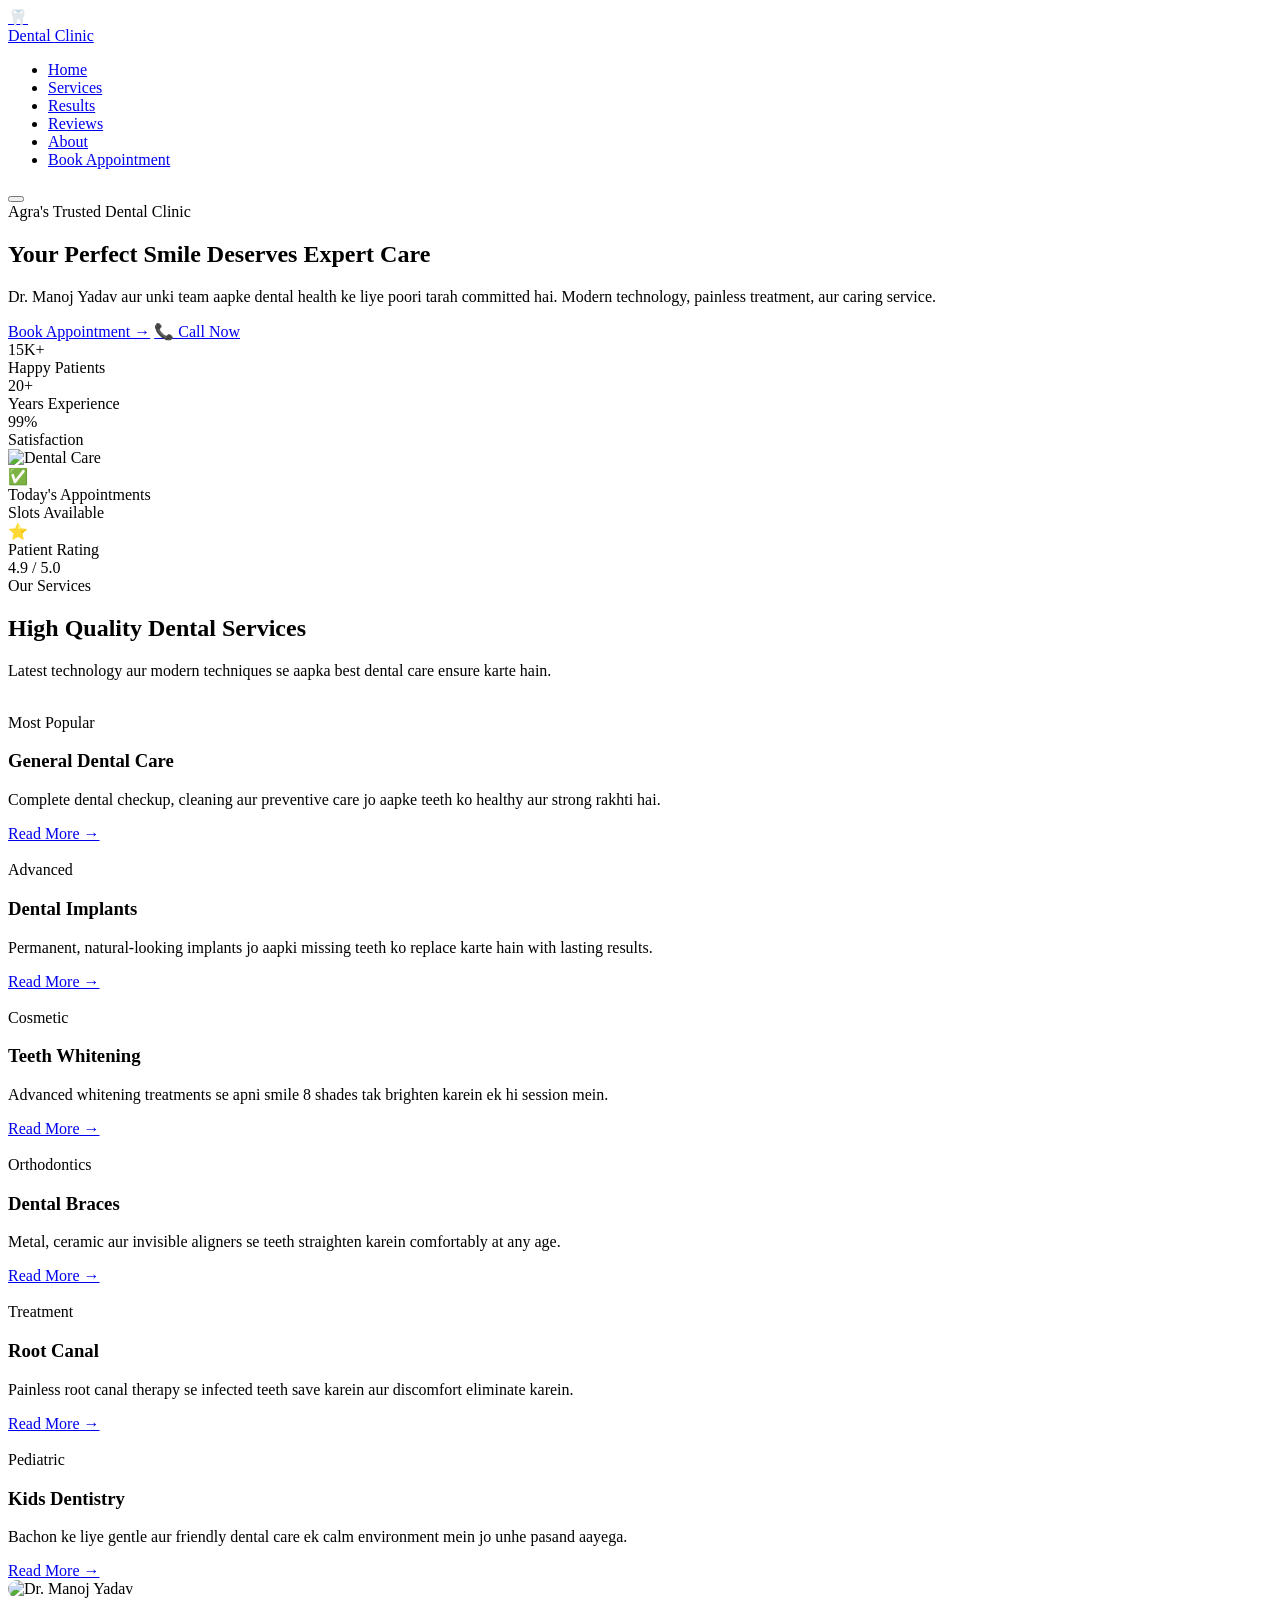
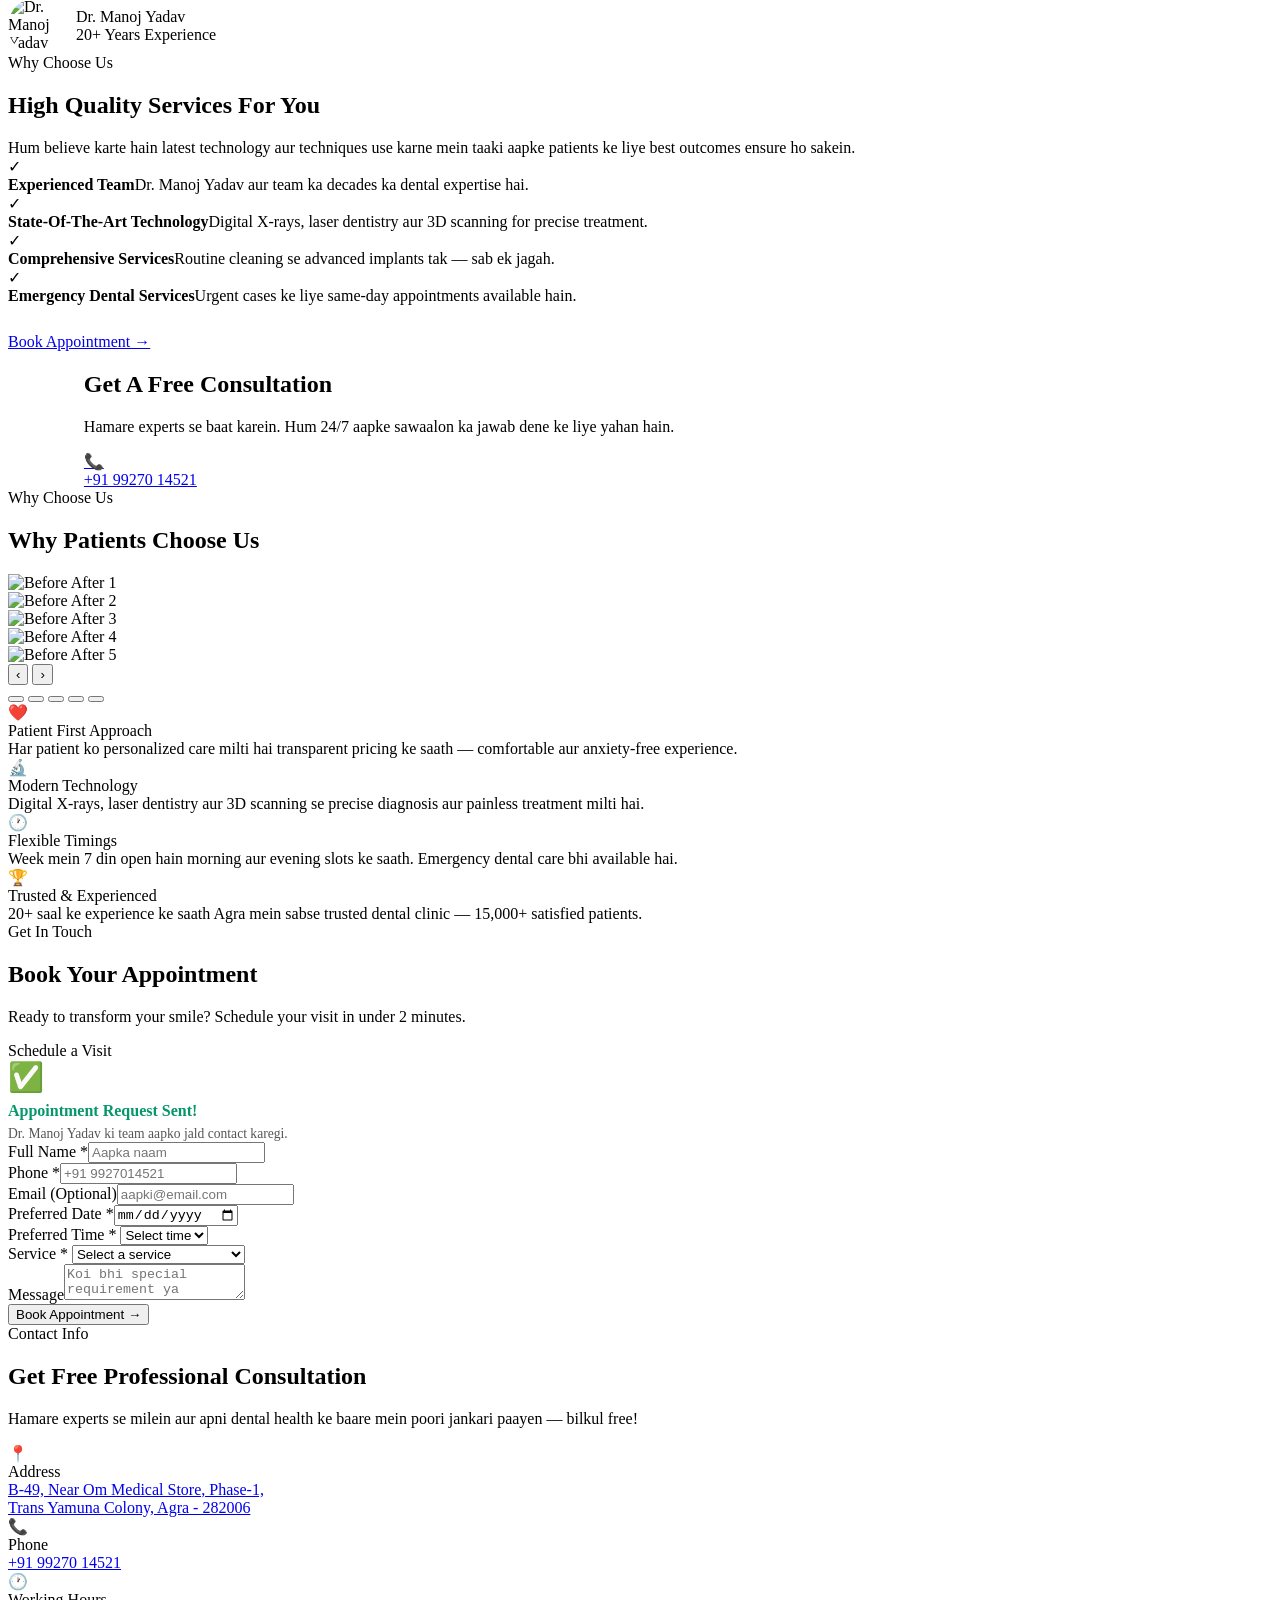
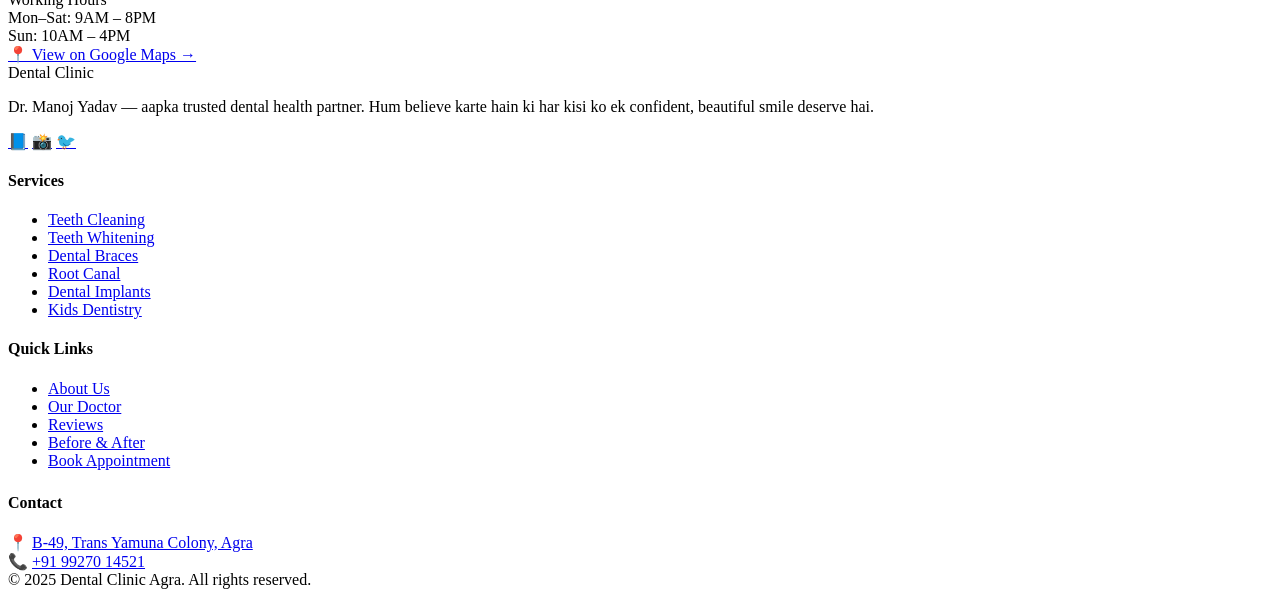
==== commit 28417838: "Add files via upload" ====
--- a/index.html
+++ b/index.html
@@ -2,511 +2,13 @@
 <html lang="en">
 <head>
 <meta charset="UTF-8">
+<meta http-equiv="X-UA-Compatible" content="IE=edge">
+<link rel="preconnect" href="https://fonts.googleapis.com">
+<link rel="dns-prefetch" href="https://fonts.googleapis.com">
 <meta name="viewport" content="width=device-width, initial-scale=1.0">
-<title>Manoj Dental Clinic — Agra</title>
+<title>Dental Clinic — Agra</title>
 <link href="https://fonts.googleapis.com/css2?family=Plus+Jakarta+Sans:wght@300;400;500;600;700;800&family=Fraunces:ital,wght@0,400;0,700;1,400&display=swap" rel="stylesheet">
-<style>
-:root {
-  --hero-placeholder: linear-gradient(135deg, #1e3a5f 0%, #1a56db 100%);
-  --blue: #2563EB;
-  --blue-dark: #1D4ED8;
-  --blue-light: #EFF6FF;
-  --blue-mid: #DBEAFE;
-  --accent: #0EA5E9;
-  --white: #FFFFFF;
-  --text: #0F172A;
-  --text-mid: #475569;
-  --text-light: #94A3B8;
-  --border: #E2E8F0;
-  --bg: #F8FAFC;
-}
-
-* { margin: 0; padding: 0; box-sizing: border-box; }
-html { scroll-behavior: smooth; }
-body { font-family: 'Plus Jakarta Sans', sans-serif; color: var(--text); background: var(--white); overflow-x: hidden; }
-
-/* ── NAVBAR ── */
-nav {
-  position: fixed; top: 0; left: 0; right: 0; z-index: 1000;
-  display: flex; justify-content: space-between; align-items: center;
-  padding: 16px 6%;
-  background: rgba(255,255,255,0.95);
-  backdrop-filter: blur(16px);
-  border-bottom: 1px solid var(--border);
-  transition: box-shadow 0.3s;
-}
-nav.scrolled { box-shadow: 0 4px 24px rgba(37,99,235,0.08); }
-
-.logo { display: flex; align-items: center; gap: 10px; text-decoration: none; }
-.logo-icon {
-  width: 38px; height: 38px; background: var(--blue); border-radius: 10px;
-  display: flex; align-items: center; justify-content: center; font-size: 1.1rem;
-}
-.logo-text { font-size: 1.25rem; font-weight: 800; color: var(--text); letter-spacing: -0.5px; }
-.logo-text span { color: var(--blue); }
-
-.nav-links { display: flex; list-style: none; gap: 32px; align-items: center; }
-.nav-links a { text-decoration: none; color: var(--text-mid); font-size: 0.88rem; font-weight: 500; transition: color 0.2s; }
-.nav-links a:hover { color: var(--blue); }
-.btn-nav {
-  background: var(--blue) !important; color: white !important;
-  padding: 10px 22px; border-radius: 8px; font-weight: 600 !important;
-  transition: all 0.2s !important;
-}
-.btn-nav:hover { background: var(--blue-dark) !important; transform: translateY(-1px); }
-
-.hamburger { display: none; flex-direction: column; gap: 5px; cursor: pointer; background: none; border: none; padding: 4px; }
-.hamburger span { width: 22px; height: 2px; background: var(--text); border-radius: 2px; display: block; }
-
-/* ── HERO ── */
-#hero {
-  min-height: 100vh;
-  background: linear-gradient(rgba(15,23,42,0.65), rgba(15,23,42,0.55)), var(--hero-placeholder) center top / cover no-repeat;
-  display: flex; align-items: center;
-  padding: 120px 6% 80px;
-  position: relative; overflow: hidden;
-}
-
-.hero-blob {
-  position: absolute; border-radius: 50%;
-  background: radial-gradient(circle, rgba(255,255,255,0.04), transparent 70%);
-}
-.hero-blob-1 { width: 600px; height: 600px; top: -100px; right: -100px; animation: float 8s ease-in-out infinite; }
-.hero-blob-2 { width: 400px; height: 400px; bottom: -100px; left: 20%; animation: float 10s ease-in-out infinite reverse; }
-
-@keyframes float { 0%,100%{transform:scale(1) translateY(0)} 50%{transform:scale(1.05) translateY(-20px)} }
-
-.hero-grid { display: grid; grid-template-columns: 1fr; gap: 60px; align-items: center; width: 100%; max-width: 700px; }
-
-.hero-left { animation: slideIn 0.8s ease forwards; }
-@keyframes slideIn { from{opacity:0;transform:translateX(-30px)} to{opacity:1;transform:translateX(0)} }
-
-.hero-chip {
-  display: inline-flex; align-items: center; gap: 8px;
-  background: rgba(255,255,255,0.15); border: 1px solid rgba(255,255,255,0.3);
-  color: white; padding: 6px 16px; border-radius: 100px;
-  font-size: 0.8rem; font-weight: 600; letter-spacing: 0.3px;
-  margin-bottom: 24px; backdrop-filter: blur(8px);
-}
-.hero-chip::before { content: '●'; font-size: 0.5rem; animation: blink 1.5s infinite; }
-@keyframes blink { 0%,100%{opacity:1} 50%{opacity:0.3} }
-
-.hero-title {
-  font-family: 'Fraunces', serif;
-  font-size: clamp(2.4rem, 4.5vw, 3.6rem);
-  line-height: 1.12; font-weight: 700;
-  color: white; margin-bottom: 20px; letter-spacing: -1px;
-}
-.hero-title .blue { color: var(--blue); font-style: italic; }
-
-.hero-desc {
-  font-size: 1rem; color: rgba(255,255,255,0.85); line-height: 1.8;
-  margin-bottom: 36px; font-weight: 400; max-width: 460px;
-}
-
-.hero-btns { display: flex; gap: 14px; flex-wrap: wrap; margin-bottom: 48px; }
-
-.btn-primary {
-  background: var(--blue); color: white;
-  padding: 14px 28px; border-radius: 10px; text-decoration: none;
-  font-size: 0.9rem; font-weight: 700;
-  box-shadow: 0 4px 20px rgba(37,99,235,0.35);
-  transition: all 0.3s; display: inline-flex; align-items: center; gap: 8px;
-}
-.btn-primary:hover { background: var(--blue-dark); transform: translateY(-2px); box-shadow: 0 8px 30px rgba(37,99,235,0.4); }
-
-.btn-secondary {
-  background: white; color: var(--text);
-  padding: 14px 28px; border-radius: 10px; text-decoration: none;
-  font-size: 0.9rem; font-weight: 700; border: 1.5px solid var(--border);
-  transition: all 0.3s; display: inline-flex; align-items: center; gap: 8px;
-}
-.btn-secondary:hover { border-color: var(--blue); color: var(--blue); transform: translateY(-2px); }
-
-.hero-stats { display: flex; gap: 32px; flex-wrap: wrap; }
-.hero-stat { }
-.hero-stat-num {
-  font-family: 'Fraunces', serif;
-  font-size: 2rem; font-weight: 700; color: #60A5FA; line-height: 1;
-}
-.hero-stat-label { font-size: 0.78rem; color: rgba(255,255,255,0.7); margin-top: 4px; font-weight: 500; }
-
-.hero-right {
-  display: none;
-}
-@keyframes slideIn2 { from{opacity:0;transform:translateX(30px)} to{opacity:1;transform:translateX(0)} }
-
-.hero-card-main {
-  background: white; border-radius: 20px; overflow: hidden;
-  box-shadow: 0 20px 60px rgba(37,99,235,0.15);
-  aspect-ratio: 4/3;
-  display: flex; align-items: center; justify-content: center;
-  font-size: 8rem;
-  background: linear-gradient(135deg, #EFF6FF, #DBEAFE);
-}
-
-.hero-float-card {
-  position: absolute; background: white; border-radius: 14px;
-  padding: 14px 18px; box-shadow: 0 8px 30px rgba(0,0,0,0.1);
-  display: flex; align-items: center; gap: 12px;
-}
-.hero-float-1 { bottom: -20px; left: -20px; }
-.hero-float-2 { top: -20px; right: -20px; }
-.float-icon { width: 40px; height: 40px; border-radius: 10px; background: var(--blue-light); display: flex; align-items: center; justify-content: center; font-size: 1.2rem; }
-.float-label { font-size: 0.75rem; color: var(--text-light); }
-.float-value { font-size: 0.9rem; font-weight: 700; color: var(--text); }
-
-/* ── ENQUIRY BAR ── */
-#enquiry {
-  background: white; padding: 32px 6%;
-  box-shadow: 0 4px 30px rgba(0,0,0,0.06);
-  position: relative; z-index: 10;
-}
-.enquiry-bar {
-  display: grid; grid-template-columns: 1fr 1fr 1fr 1fr auto;
-  gap: 16px; align-items: end;
-  background: var(--bg); border-radius: 14px; padding: 20px 24px;
-  border: 1px solid var(--border);
-}
-.eq-group label { font-size: 0.72rem; font-weight: 700; color: var(--text-light); letter-spacing: 1px; text-transform: uppercase; display: block; margin-bottom: 6px; }
-.eq-group input, .eq-group select {
-  width: 100%; padding: 10px 14px; border: 1.5px solid var(--border);
-  border-radius: 8px; font-family: 'Plus Jakarta Sans', sans-serif;
-  font-size: 0.88rem; color: var(--text); background: white; outline: none;
-  transition: border-color 0.2s;
-}
-.eq-group input:focus, .eq-group select:focus { border-color: var(--blue); }
-.btn-enquiry {
-  background: var(--blue); color: white; padding: 12px 24px;
-  border-radius: 8px; border: none; font-family: 'Plus Jakarta Sans', sans-serif;
-  font-size: 0.88rem; font-weight: 700; cursor: pointer;
-  transition: all 0.2s; white-space: nowrap;
-}
-.btn-enquiry:hover { background: var(--blue-dark); transform: translateY(-1px); }
-
-/* ── SECTION BASE ── */
-section { padding: 90px 6%; }
-.sec-label { font-size: 0.72rem; font-weight: 700; color: var(--blue); letter-spacing: 2px; text-transform: uppercase; display: block; margin-bottom: 12px; }
-.sec-title { font-family: 'Fraunces', serif; font-size: clamp(1.8rem, 3vw, 2.6rem); font-weight: 700; line-height: 1.2; letter-spacing: -0.5px; }
-.sec-sub { color: var(--text-mid); font-size: 0.95rem; line-height: 1.8; margin-top: 12px; }
-.sec-header { text-align: center; margin-bottom: 56px; }
-.sec-header .sec-sub { max-width: 500px; margin: 12px auto 0; }
-
-/* ── SERVICES ── */
-#services { background: var(--bg); }
-.services-grid { display: grid; grid-template-columns: repeat(3, 1fr); gap: 20px; }
-.service-card {
-  background: white; border-radius: 16px; overflow: hidden;
-  border: 1px solid var(--border); transition: all 0.3s; cursor: pointer;
-}
-.service-card:hover { transform: translateY(-6px); box-shadow: 0 16px 40px rgba(37,99,235,0.12); border-color: var(--blue); }
-.service-card:first-child { background: var(--blue); border-color: var(--blue); }
-.service-card:first-child .service-name { color: white; }
-.service-card:first-child .service-desc { color: rgba(255,255,255,0.75); }
-.service-card:first-child .service-tag { background: rgba(255,255,255,0.2); color: white; }
-.service-card:first-child .read-more { color: white; border-color: rgba(255,255,255,0.3); }
-.service-card:first-child .read-more:hover { background: rgba(255,255,255,0.15); }
-
-.service-img {
-  width: 100%; height: 180px; object-fit: cover; display: block;
-}
-.service-img-placeholder {
-  width: 100%; height: 180px;
-  display: flex; align-items: center; justify-content: center;
-  font-size: 3rem; background: var(--blue-light);
-}
-.service-card:first-child .service-img { opacity: 0.9; }
-
-.service-body { padding: 22px; }
-.service-tag {
-  display: inline-block; background: var(--blue-light); color: var(--blue);
-  font-size: 0.7rem; font-weight: 700; letter-spacing: 1px; text-transform: uppercase;
-  padding: 4px 10px; border-radius: 100px; margin-bottom: 10px;
-}
-.service-name { font-size: 1.1rem; font-weight: 700; margin-bottom: 8px; line-height: 1.3; }
-.service-desc { font-size: 0.83rem; color: var(--text-mid); line-height: 1.7; margin-bottom: 16px; }
-.read-more {
-  display: inline-flex; align-items: center; gap: 6px;
-  font-size: 0.82rem; font-weight: 700; color: var(--blue);
-  text-decoration: none; border: 1.5px solid var(--blue-mid);
-  padding: 7px 14px; border-radius: 100px; transition: all 0.2s;
-}
-.read-more:hover { background: var(--blue); color: white; border-color: var(--blue); }
-
-/* ── ABOUT/QUALITY ── */
-#about { background: white; }
-.about-grid { display: grid; grid-template-columns: 1fr 1fr; gap: 80px; align-items: center; }
-.about-img-area { position: relative; }
-.about-img-box {
-  background: linear-gradient(135deg, var(--blue-light), var(--blue-mid));
-  border-radius: 20px; height: 400px;
-  display: flex; align-items: center; justify-content: center; font-size: 8rem;
-  overflow: hidden;
-}
-.about-float {
-  position: absolute; background: white; border-radius: 14px;
-  padding: 16px 20px; box-shadow: 0 8px 30px rgba(0,0,0,0.1);
-}
-.about-float-1 { bottom: -20px; right: -20px; }
-.about-float-title { font-size: 1.4rem; font-weight: 800; color: var(--blue); }
-.about-float-sub { font-size: 0.75rem; color: var(--text-light); margin-top: 2px; }
-
-.about-checks { margin-top: 28px; display: flex; flex-direction: column; gap: 14px; }
-.about-check { display: flex; align-items: flex-start; gap: 12px; }
-.check-icon {
-  width: 24px; height: 24px; background: var(--blue); border-radius: 50%;
-  display: flex; align-items: center; justify-content: center;
-  color: white; font-size: 0.7rem; flex-shrink: 0; margin-top: 2px;
-}
-.check-text { font-size: 0.9rem; color: var(--text-mid); line-height: 1.6; }
-.check-text strong { color: var(--text); display: block; font-weight: 700; margin-bottom: 2px; }
-
-/* ── STATS BANNER ── */
-#stats {
-  background: var(--blue);
-  padding: 70px 6%;
-}
-.stats-top { text-align: center; margin-bottom: 48px; }
-.stats-top .sec-title { color: white; }
-.stats-top p { color: rgba(255,255,255,0.7); margin-top: 10px; font-size: 0.95rem; }
-.stats-grid { display: grid; grid-template-columns: repeat(3, 1fr); gap: 24px; }
-.stat-card {
-  background: rgba(255,255,255,0.1); border-radius: 16px; padding: 32px 24px;
-  text-align: center; border: 1px solid rgba(255,255,255,0.15);
-  transition: all 0.3s;
-}
-.stat-card:hover { background: rgba(255,255,255,0.18); transform: translateY(-4px); }
-.stat-num { font-family: 'Fraunces', serif; font-size: 3rem; font-weight: 700; color: white; line-height: 1; }
-.stat-label { font-size: 0.82rem; color: rgba(255,255,255,0.7); margin-top: 8px; font-weight: 500; letter-spacing: 0.5px; }
-
-/* ── CTA BANNER ── */
-#cta {
-  background: var(--blue); padding: 0 6%;
-  margin: 0;
-}
-.cta-inner {
-  display: flex; align-items: center; justify-content: space-between;
-  padding: 60px 0; gap: 40px; flex-wrap: wrap;
-}
-.cta-left h2 { font-family: 'Fraunces', serif; font-size: clamp(1.6rem, 3vw, 2.2rem); color: white; font-weight: 700; line-height: 1.2; }
-.cta-left p { color: rgba(255,255,255,0.75); margin-top: 8px; font-size: 0.9rem; }
-.cta-phone { font-family: 'Fraunces', serif; font-size: clamp(1.8rem, 3vw, 2.4rem); color: white; font-weight: 700; text-decoration: none; display: flex; align-items: center; gap: 12px; }
-.cta-phone:hover { opacity: 0.85; }
-.phone-badge { background: rgba(255,255,255,0.15); border-radius: 50%; width: 54px; height: 54px; display: flex; align-items: center; justify-content: center; font-size: 1.4rem; }
-
-/* ── GALLERY ── */
-#gallery { background: var(--bg); }
-.gallery-slider { position: relative; margin-top: 40px; }
-.gallery-track-wrap { overflow: hidden; border-radius: 16px; }
-.gallery-track { display: flex; transition: transform 0.5s ease; gap: 0; }
-.gallery-track img { min-width: 100%; height: 360px; object-fit: contain; background: white; }
-.slider-btn {
-  position: absolute; top: 50%; transform: translateY(-50%);
-  width: 48px; height: 48px; border-radius: 50%;
-  background: white; border: 1.5px solid var(--border);
-  font-size: 1.2rem; cursor: pointer; display: flex;
-  align-items: center; justify-content: center;
-  box-shadow: 0 4px 16px rgba(0,0,0,0.1); transition: all 0.2s; z-index: 5; color: var(--blue);
-}
-.slider-btn:hover { background: var(--blue); color: white; border-color: var(--blue); }
-.slider-prev { left: -24px; }
-.slider-next { right: -24px; }
-.slider-dots { display: flex; justify-content: center; gap: 8px; margin-top: 20px; }
-.dot {
-  width: 8px; height: 8px; border-radius: 100px;
-  background: var(--border); cursor: pointer; transition: all 0.3s; border: none;
-}
-.dot.active { background: var(--blue); width: 24px; }
-
-/* ── WHY US ── */
-#why { background: white; }
-.why-grid { display: grid; grid-template-columns: repeat(2, 1fr); gap: 20px; margin-top: 0; }
-.why-card {
-  background: var(--bg); border-radius: 16px; padding: 28px 24px;
-  border: 1px solid var(--border); transition: all 0.3s;
-  display: flex; align-items: flex-start; gap: 16px;
-}
-.why-card:hover { border-color: var(--blue); box-shadow: 0 8px 30px rgba(37,99,235,0.08); transform: translateY(-3px); }
-.why-icon { width: 48px; height: 48px; background: var(--blue-light); border-radius: 12px; display: flex; align-items: center; justify-content: center; font-size: 1.4rem; flex-shrink: 0; }
-.why-title { font-size: 1rem; font-weight: 700; margin-bottom: 6px; }
-.why-text { font-size: 0.83rem; color: var(--text-mid); line-height: 1.7; }
-
-/* ── TESTIMONIALS ── */
-#testimonials { background: var(--bg); }
-.testi-grid { display: grid; grid-template-columns: repeat(3, 1fr); gap: 20px; }
-.testi-card {
-  background: white; border-radius: 16px; padding: 28px 24px;
-  border: 1px solid var(--border); transition: all 0.3s; position: relative;
-}
-.testi-card:hover { box-shadow: 0 12px 36px rgba(37,99,235,0.1); transform: translateY(-4px); }
-.testi-quote { font-size: 2.5rem; color: var(--blue); opacity: 0.2; font-family: serif; line-height: 1; margin-bottom: 12px; }
-.testi-text { font-size: 0.88rem; color: var(--text-mid); line-height: 1.8; font-style: italic; margin-bottom: 20px; }
-.stars { color: #F59E0B; font-size: 0.85rem; margin-bottom: 12px; letter-spacing: 2px; }
-.testi-avatar { width: 44px; height: 44px; border-radius: 50%; background: var(--blue-light); display: flex; align-items: center; justify-content: center; font-size: 1.2rem; }
-.testi-info { display: flex; align-items: center; gap: 12px; }
-.testi-name { font-size: 0.9rem; font-weight: 700; }
-.testi-role { font-size: 0.75rem; color: var(--text-light); }
-
-/* ── DOCTOR ── */
-#doctor { background: white; }
-.doctor-inner { display: grid; grid-template-columns: 1fr 1fr; gap: 80px; align-items: center; }
-.doctor-img {
-  background: linear-gradient(135deg, var(--blue-light), var(--blue-mid));
-  border-radius: 20px; height: 420px;
-  display: flex; align-items: center; justify-content: center; font-size: 9rem;
-  position: relative;
-}
-.doctor-badge {
-  position: absolute; bottom: 20px; left: 20px;
-  background: white; border-radius: 12px; padding: 14px 18px;
-  box-shadow: 0 8px 24px rgba(0,0,0,0.1);
-}
-.doctor-badge-title { font-size: 1.1rem; font-weight: 800; color: var(--blue); }
-.doctor-badge-sub { font-size: 0.75rem; color: var(--text-light); }
-
-.doctor-name { font-family: 'Fraunces', serif; font-size: 2.2rem; font-weight: 700; margin: 12px 0 6px; letter-spacing: -0.5px; }
-.doctor-spec { color: var(--blue); font-weight: 700; font-size: 0.88rem; letter-spacing: 1px; text-transform: uppercase; }
-.doctor-bio { font-size: 0.92rem; color: var(--text-mid); line-height: 1.8; margin: 20px 0 28px; }
-.doctor-chips { display: flex; flex-wrap: wrap; gap: 10px; }
-.chip { background: var(--blue-light); color: var(--blue); padding: 6px 14px; border-radius: 100px; font-size: 0.78rem; font-weight: 600; }
-
-/* ── CONTACT ── */
-#contact { background: var(--bg); }
-.contact-grid { display: grid; grid-template-columns: 1fr 1fr; gap: 60px; align-items: start; }
-.contact-form-box {
-  background: white; border-radius: 20px; padding: 40px;
-  border: 1px solid var(--border); box-shadow: 0 4px 24px rgba(0,0,0,0.04);
-}
-.form-title { font-family: 'Fraunces', serif; font-size: 1.5rem; font-weight: 700; margin-bottom: 24px; }
-.fg { margin-bottom: 16px; }
-.fg label { font-size: 0.72rem; font-weight: 700; color: var(--text-light); letter-spacing: 1px; text-transform: uppercase; display: block; margin-bottom: 6px; }
-.fg input, .fg select, .fg textarea {
-  width: 100%; padding: 12px 16px;
-  border: 1.5px solid var(--border); border-radius: 10px;
-  font-family: 'Plus Jakarta Sans', sans-serif; font-size: 0.88rem;
-  color: var(--text); background: var(--bg); outline: none; transition: border-color 0.2s;
-}
-.fg input:focus, .fg select:focus, .fg textarea:focus { border-color: var(--blue); background: white; }
-.fg textarea { resize: vertical; min-height: 100px; }
-.fg-row { display: grid; grid-template-columns: 1fr 1fr; gap: 14px; }
-.btn-submit {
-  width: 100%; padding: 14px; background: var(--blue); color: white;
-  border: none; border-radius: 10px; font-family: 'Plus Jakarta Sans', sans-serif;
-  font-size: 0.9rem; font-weight: 700; cursor: pointer; transition: all 0.3s;
-  box-shadow: 0 4px 20px rgba(37,99,235,0.3); margin-top: 4px;
-}
-.btn-submit:hover { background: var(--blue-dark); transform: translateY(-2px); box-shadow: 0 8px 28px rgba(37,99,235,0.4); }
-
-#successMsg {
-  display: none; background: #ECFDF5; border: 1px solid #6EE7B7;
-  border-radius: 10px; padding: 20px; text-align: center; margin-bottom: 16px;
-}
-#errorMsg {
-  display: none; background: #FEF2F2; border: 1px solid #FCA5A5;
-  border-radius: 10px; padding: 14px; text-align: center; margin-bottom: 16px;
-  color: #DC2626; font-size: 0.85rem; font-weight: 600;
-}
-
-.contact-info { padding-top: 8px; }
-.contact-info .sec-title { margin-bottom: 16px; }
-.contact-info p { color: var(--text-mid); font-size: 0.92rem; line-height: 1.8; margin-bottom: 32px; }
-.info-items { display: flex; flex-direction: column; gap: 20px; margin-bottom: 36px; }
-.info-item { display: flex; align-items: flex-start; gap: 16px; }
-.info-icon {
-  width: 48px; height: 48px; background: var(--blue-light); border-radius: 12px;
-  display: flex; align-items: center; justify-content: center; font-size: 1.2rem; flex-shrink: 0;
-}
-.info-label { font-size: 0.72rem; font-weight: 700; color: var(--text-light); letter-spacing: 1px; text-transform: uppercase; margin-bottom: 4px; }
-.info-value { font-size: 0.92rem; font-weight: 600; color: var(--text); }
-.info-value a { color: var(--blue); text-decoration: none; }
-
-.map-box {
-  border-radius: 16px; overflow: hidden; height: 200px;
-  background: var(--blue-light); display: flex; align-items: center; justify-content: center;
-  border: 1px solid var(--border);
-}
-.map-btn {
-  display: inline-flex; align-items: center; gap: 8px;
-  background: var(--blue); color: white; padding: 12px 24px;
-  border-radius: 8px; text-decoration: none; font-size: 0.88rem; font-weight: 700;
-  transition: all 0.2s;
-}
-.map-btn:hover { background: var(--blue-dark); }
-
-/* ── FOOTER ── */
-footer { background: var(--text); color: rgba(255,255,255,0.6); padding: 60px 6% 28px; }
-.footer-grid { display: grid; grid-template-columns: 2fr 1fr 1fr; gap: 50px; margin-bottom: 40px; }
-.footer-logo { color: white; font-size: 1.3rem; font-weight: 800; margin-bottom: 14px; display: block; }
-.footer-logo span { color: var(--accent); }
-.footer-desc { font-size: 0.85rem; line-height: 1.8; margin-bottom: 20px; }
-.footer-col h4 { color: white; font-size: 0.78rem; font-weight: 700; letter-spacing: 1.5px; text-transform: uppercase; margin-bottom: 16px; }
-.footer-col ul { list-style: none; }
-.footer-col ul li { margin-bottom: 10px; }
-.footer-col ul li a { color: rgba(255,255,255,0.55); text-decoration: none; font-size: 0.85rem; transition: color 0.2s; }
-.footer-col ul li a:hover { color: white; }
-.footer-contact-item { font-size: 0.83rem; margin-bottom: 10px; display: flex; align-items: flex-start; gap: 8px; }
-.footer-contact-item a { color: rgba(255,255,255,0.55); text-decoration: none; }
-.footer-bottom { border-top: 1px solid rgba(255,255,255,0.08); padding-top: 20px; text-align: center; font-size: 0.78rem; color: rgba(255,255,255,0.3); }
-.social-links { display: flex; gap: 10px; margin-top: 20px; }
-.social-link { width: 34px; height: 34px; border-radius: 8px; background: rgba(255,255,255,0.08); display: flex; align-items: center; justify-content: center; text-decoration: none; font-size: 0.9rem; transition: all 0.2s; }
-.social-link:hover { background: var(--blue); }
-
-/* ── ANIMATIONS ── */
-.fade-up { opacity: 0; transform: translateY(24px); transition: opacity 0.6s ease, transform 0.6s ease; }
-.fade-up.visible { opacity: 1; transform: translateY(0); }
-
-/* ── RESPONSIVE ── */
-@media(max-width:1024px) {
-  .hero-grid { grid-template-columns: 1fr; }
-  .hero-right { display: none; }
-  .services-grid { grid-template-columns: repeat(2,1fr); }
-  .about-grid, .doctor-inner, .contact-grid { grid-template-columns: 1fr; gap: 40px; }
-  .testi-grid { grid-template-columns: repeat(2,1fr); }
-  .footer-grid { grid-template-columns: 1fr 1fr; }
-  .enquiry-bar { grid-template-columns: 1fr 1fr; }
-  .stats-grid { grid-template-columns: repeat(3,1fr); }
-}
-@media(max-width:768px) {
-  nav { padding: 14px 5%; }
-  .nav-links { display: none; position: fixed; top: 65px; left: 0; right: 0; background: white; flex-direction: column; padding: 24px; gap: 20px; border-bottom: 1px solid var(--border); box-shadow: 0 10px 30px rgba(0,0,0,0.1); z-index: 999; }
-  .nav-links.open { display: flex; }
-  .nav-links.open .btn-nav { display: none; }
-  .hamburger { display: flex; }
-  section { padding: 70px 5%; }
-  .services-grid { grid-template-columns: 1fr; }
-  .why-grid { grid-template-columns: 1fr; }
-  .testi-grid { grid-template-columns: 1fr; }
-  .enquiry-bar { grid-template-columns: 1fr; }
-  .stats-grid { grid-template-columns: 1fr; }
-  .footer-grid { grid-template-columns: 1fr; gap: 30px; }
-  .fg-row { grid-template-columns: 1fr; }
-  .hero-btns { flex-direction: column; }
-  .cta-inner { flex-direction: column; text-align: center; }
-  .contact-form-box { padding: 24px; }
-}
-
-  /* Fix gallery image sizing */
-  .gallery-track img { min-width: calc(100%); height: 360px; object-fit: contain; background: #f8fafc; border-radius: 0; }
-  
-  /* Smooth number counter on stats */
-  .stat-num { animation: countUp 1s ease forwards; }
-  
-  /* Fix hero card overflow */
-  .hero-card-main { border-radius: 20px; overflow: hidden; }
-
-  /* Lazy loading skeleton */
-  img[data-src] {
-    background: linear-gradient(90deg, #f0f0f0 25%, #e0e0e0 50%, #f0f0f0 75%);
-    background-size: 200% 100%;
-    animation: skeleton 1.5s infinite;
-    min-height: 180px;
-  }
-  @keyframes skeleton {
-    0% { background-position: 200% 0; }
-    100% { background-position: -200% 0; }
-  }
-
-</style>
+<link rel="stylesheet" href="css/style.css">
 </head>
 <body>
 
@@ -514,7 +16,7 @@
 <nav id="navbar">
   <a href="#hero" class="logo">
     <div class="logo-icon">🦷</div>
-    <div class="logo-text">Manoj <span>Dental</span></div>
+    <div class="logo-text">Dental <span>Clinic</span></div>
   </a>
   <ul class="nav-links" id="navLinks">
     <li><a href="#hero">Home</a></li>
@@ -528,7 +30,7 @@
 </nav>
 
 <!-- HERO -->
-<section id="hero" data-bg="[data-uri]">
+<section id="hero" data-bg="images/hero.jpg">
   <div class="hero-blob hero-blob-1"></div>
   <div class="hero-blob hero-blob-2"></div>
   <div class="hero-grid">
@@ -547,7 +49,7 @@
       </div>
     </div>
     <div class="hero-right">
-      <div class="hero-card-main" style="padding:0;overflow:hidden;"><img loading="lazy" src="[data-uri]" style="width:100%;height:100%;object-fit:cover;" alt="Dental Care"></div>
+      <div class="hero-card-main" style="padding:0;overflow:hidden;"><img loading="lazy" src="images/image-2.jpg" style="width:100%;height:100%;object-fit:cover;" alt="Dental Care"></div>
       <div class="hero-float-card hero-float-1">
         <div class="float-icon">✅</div>
         <div><div class="float-label">Today's Appointments</div><div class="float-value">Slots Available</div></div>
@@ -559,8 +61,6 @@
     </div>
   </div>
 </section>
-
-
 
 <!-- SERVICES -->
 <section id="services">
@@ -572,7 +72,7 @@
 
   <div class="services-grid">
     <div class="service-card fade-up">
-      <img loading="lazy" class="service-img" src="[data-uri]" data-src="[data-uri]" alt="Teeth Cleaning">
+      <img loading="lazy" class="service-img" src="[data-uri]" data-src="images/image-3.jpg" alt="Teeth Cleaning">
       <div class="service-body">
         <span class="service-tag">Most Popular</span>
         <h3 class="service-name">General Dental Care</h3>
@@ -581,7 +81,7 @@
       </div>
     </div>
     <div class="service-card fade-up">
-      <img loading="lazy" class="service-img" src="[data-uri]" data-src="[data-uri]" alt="Dental Implants">
+      <img loading="lazy" class="service-img" src="[data-uri]" data-src="images/image-6.jpg" alt="Dental Implants">
       <div class="service-body">
         <span class="service-tag">Advanced</span>
         <h3 class="service-name">Dental Implants</h3>
@@ -590,7 +90,7 @@
       </div>
     </div>
     <div class="service-card fade-up">
-      <img loading="lazy" class="service-img" src="[data-uri]" data-src="[data-uri]" alt="Teeth Whitening">
+      <img loading="lazy" class="service-img" src="[data-uri]" data-src="images/image-5.jpg" alt="Teeth Whitening">
       <div class="service-body">
         <span class="service-tag">Cosmetic</span>
         <h3 class="service-name">Teeth Whitening</h3>
@@ -599,7 +99,7 @@
       </div>
     </div>
     <div class="service-card fade-up">
-      <img loading="lazy" class="service-img" src="[data-uri]" data-src="[data-uri]" alt="Dental Braces">
+      <img loading="lazy" class="service-img" src="[data-uri]" data-src="images/image-6.jpg" alt="Dental Braces">
       <div class="service-body">
         <span class="service-tag">Orthodontics</span>
         <h3 class="service-name">Dental Braces</h3>
@@ -608,7 +108,7 @@
       </div>
     </div>
     <div class="service-card fade-up">
-      <img loading="lazy" class="service-img" src="[data-uri]" data-src="[data-uri]" alt="Root Canal">
+      <img loading="lazy" class="service-img" src="[data-uri]" data-src="images/image-7.jpg" alt="Root Canal">
       <div class="service-body">
         <span class="service-tag">Treatment</span>
         <h3 class="service-name">Root Canal</h3>
@@ -617,7 +117,7 @@
       </div>
     </div>
     <div class="service-card fade-up">
-      <img loading="lazy" class="service-img" src="[data-uri]" data-src="[data-uri]" alt="Kids Dentistry">
+      <img loading="lazy" class="service-img" src="[data-uri]" data-src="images/image-8.jpg" alt="Kids Dentistry">
       <div class="service-body">
         <span class="service-tag">Pediatric</span>
         <h3 class="service-name">Kids Dentistry</h3>
@@ -632,9 +132,9 @@
 <section id="about">
   <div class="about-grid">
     <div class="about-img-area fade-up">
-      <div class="about-img-box" style="padding:0;"><img loading="lazy" src="[data-uri]" data-src="[data-uri]" style="width:100%;height:100%;object-fit:cover;border-radius:20px;" alt="Clinic"></div>
+      <div class="about-img-box" style="padding:0;"><img src="images/about.jpg" style="width:100%;height:100%;object-fit:cover;border-radius:20px;" alt="Dr. Manoj Yadav"></div>
       <div class="about-float about-float-1" style="display:flex;align-items:center;gap:12px;">
-        <img src="[data-uri]" style="width:56px;height:56px;border-radius:50%;object-fit:cover;border:2px solid var(--blue);flex-shrink:0;" loading="lazy" alt="Dr. Manoj Yadav">
+        <img src="images/doctor-avatar.jpg" style="width:56px;height:56px;border-radius:50%;object-fit:cover;border:2px solid var(--blue);flex-shrink:0;" loading="lazy" alt="Dr. Manoj Yadav">
         <div>
           <div class="about-float-title">Dr. Manoj Yadav</div>
           <div class="about-float-sub">20+ Years Experience</div>
@@ -668,9 +168,6 @@
   </div>
 </section>
 
-
-
-
 <!-- CTA BANNER -->
 <section id="cta" style="padding:0 6%;">
   <div class="cta-inner">
@@ -692,27 +189,27 @@
     <h2 class="sec-title">Why Patients Choose Us</h2>
   </div>
 
-  <!-- Before After Slider inside Why section -->
-    <div class="gallery-slider fade-up" style="margin-bottom:60px;">
-    <div class="gallery-track-wrap">
-      <div class="gallery-track" id="galleryTrack2">
-        <img loading="lazy" src="[data-uri]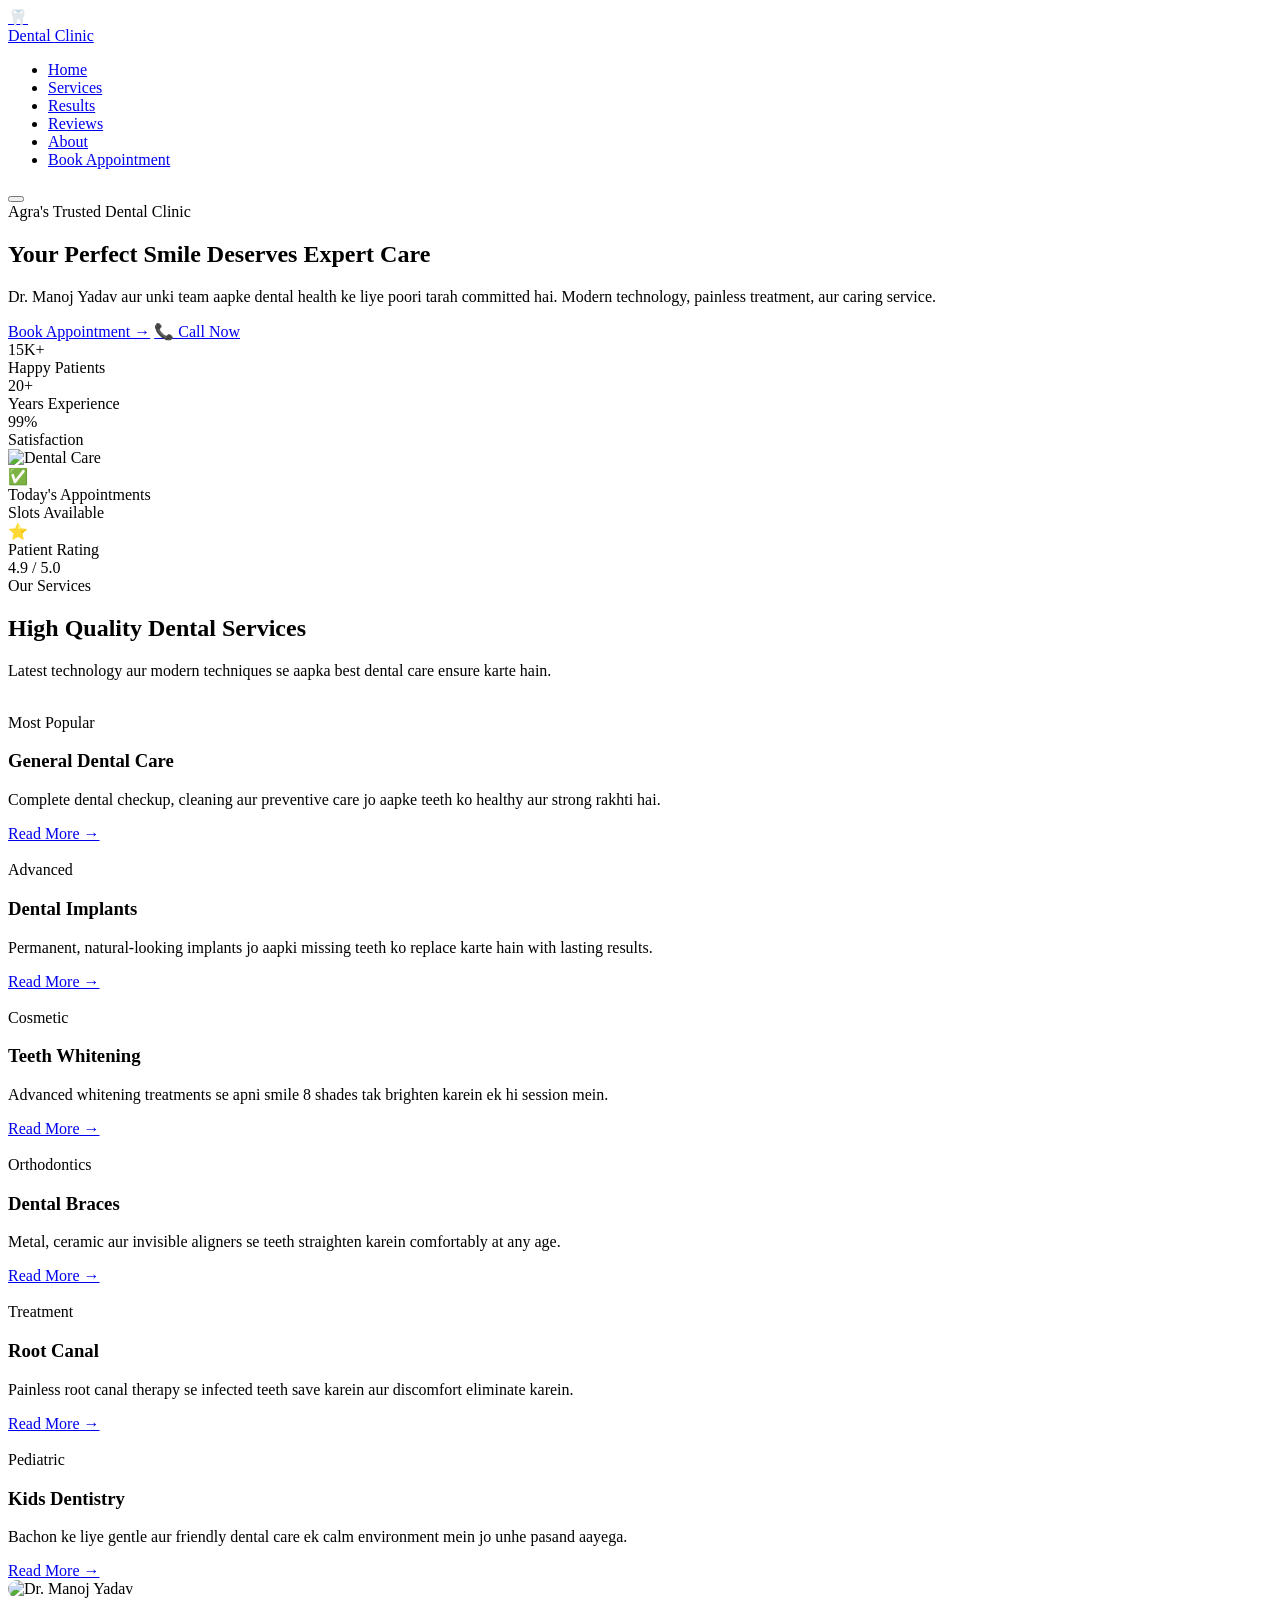
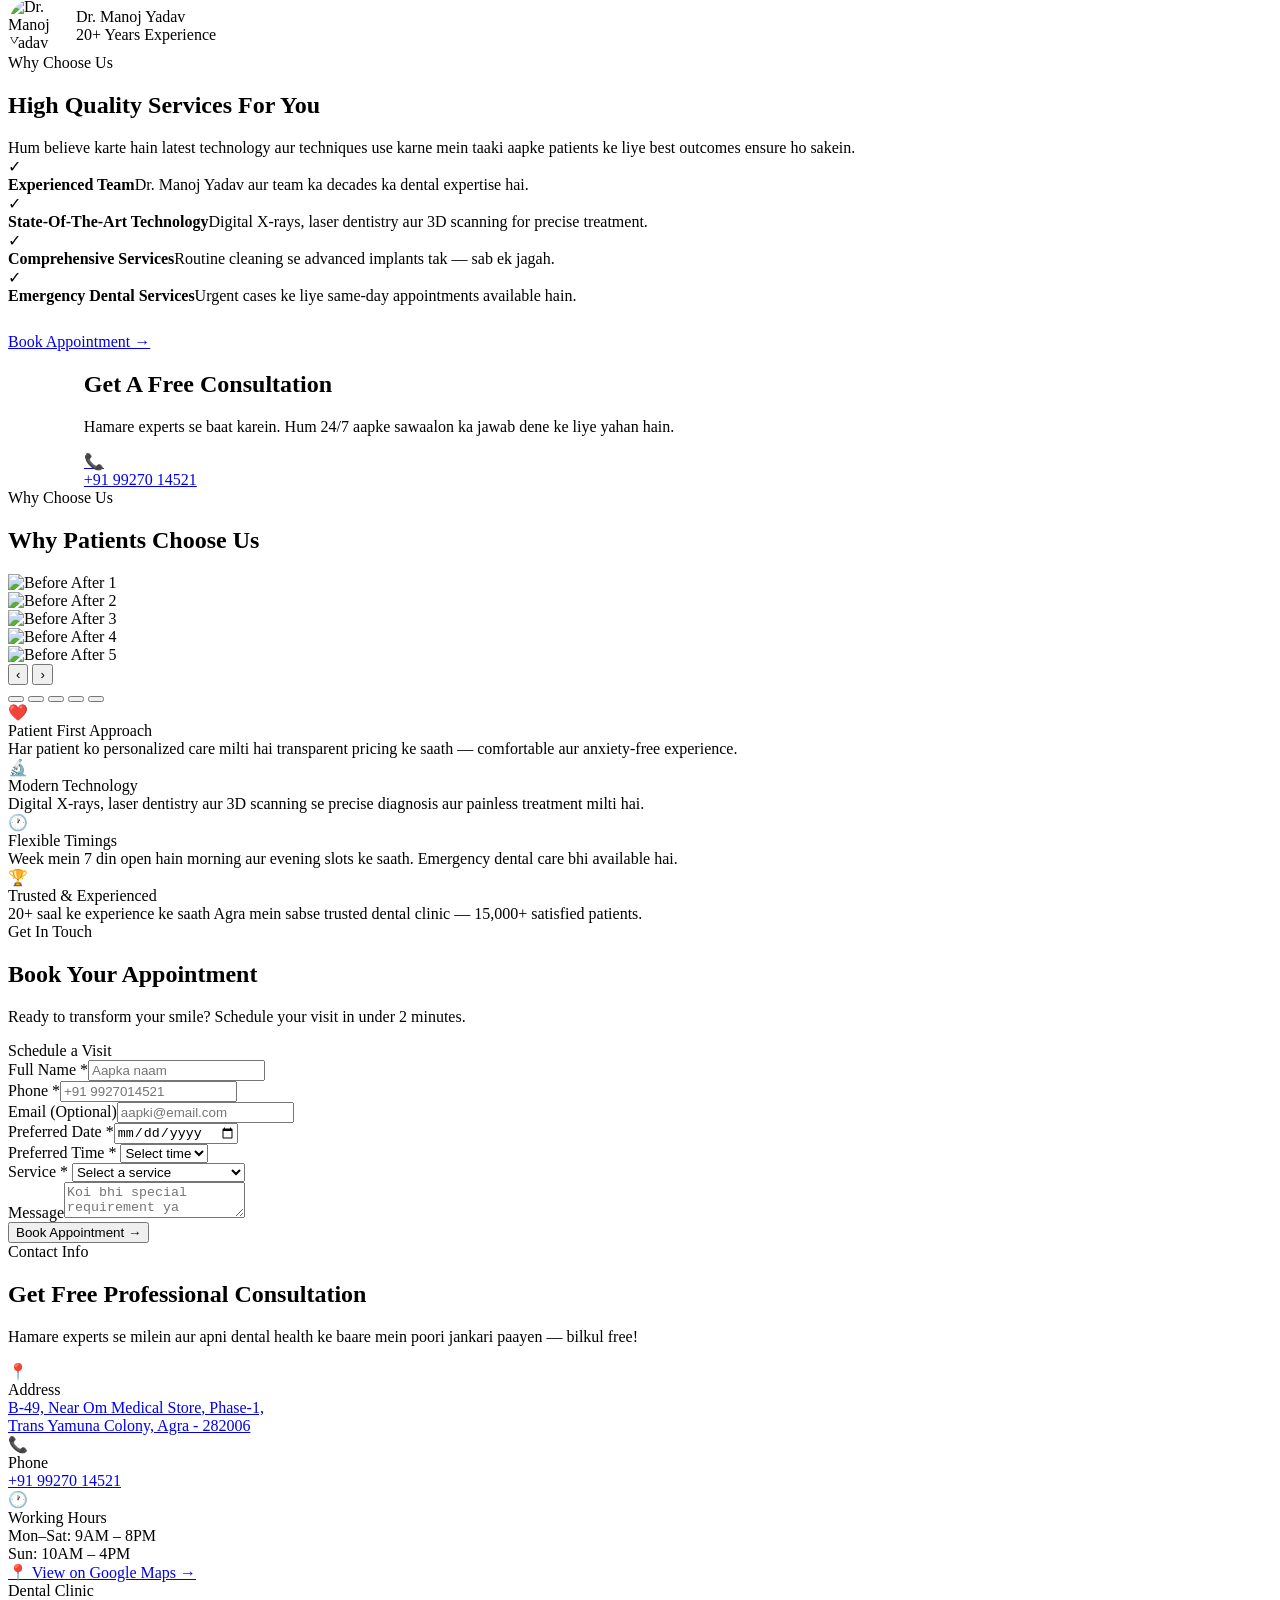
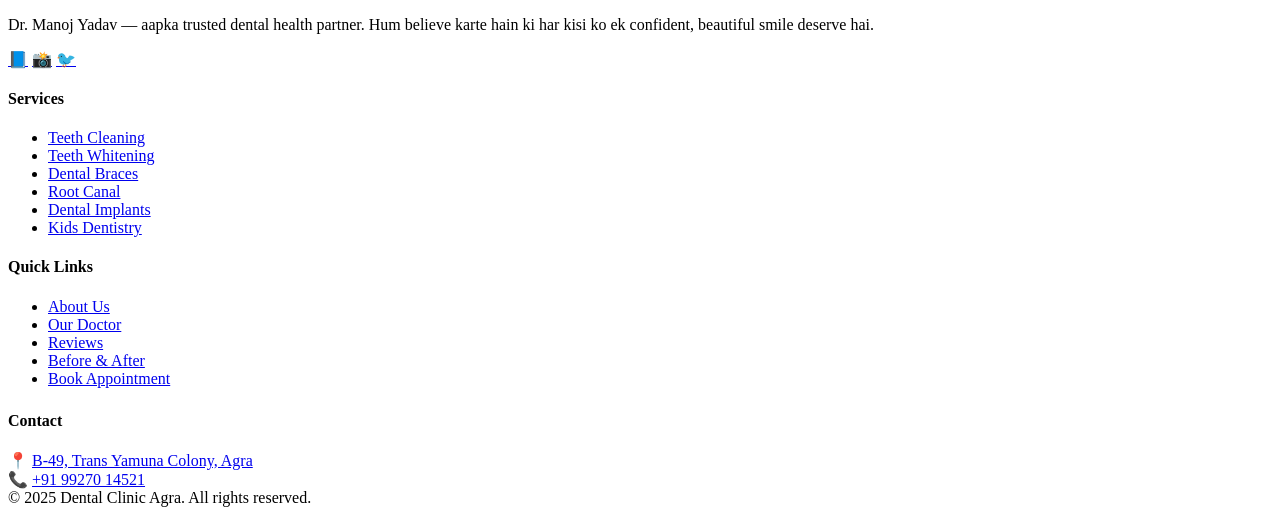
==== commit 04cc72bb: "Add files via upload" ====
--- a/index.html
+++ b/index.html
@@ -49,7 +49,7 @@
       </div>
     </div>
     <div class="hero-right">
-      <div class="hero-card-main" style="padding:0;overflow:hidden;"><img loading="lazy" src="images/image-2.jpg" style="width:100%;height:100%;object-fit:cover;" alt="Dental Care"></div>
+      <div class="hero-card-main" style="padding:0;overflow:hidden;"><img loading="lazy" src="images/about.jpg" style="width:100%;height:100%;object-fit:cover;" alt="Dental Care"></div>
       <div class="hero-float-card hero-float-1">
         <div class="float-icon">✅</div>
         <div><div class="float-label">Today's Appointments</div><div class="float-value">Slots Available</div></div>
@@ -72,7 +72,7 @@
 
   <div class="services-grid">
     <div class="service-card fade-up">
-      <img loading="lazy" class="service-img" src="[data-uri]" data-src="images/image-3.jpg" alt="Teeth Cleaning">
+      <img loading="lazy" class="service-img" src="[data-uri]" data-src="images/service-cleaning.jpg" alt="Teeth Cleaning">
       <div class="service-body">
         <span class="service-tag">Most Popular</span>
         <h3 class="service-name">General Dental Care</h3>
@@ -81,7 +81,7 @@
       </div>
     </div>
     <div class="service-card fade-up">
-      <img loading="lazy" class="service-img" src="[data-uri]" data-src="images/image-6.jpg" alt="Dental Implants">
+      <img loading="lazy" class="service-img" src="[data-uri]" data-src="images/service-implants.jpg" alt="Dental Implants">
       <div class="service-body">
         <span class="service-tag">Advanced</span>
         <h3 class="service-name">Dental Implants</h3>
@@ -90,7 +90,7 @@
       </div>
     </div>
     <div class="service-card fade-up">
-      <img loading="lazy" class="service-img" src="[data-uri]" data-src="images/image-5.jpg" alt="Teeth Whitening">
+      <img loading="lazy" class="service-img" src="[data-uri]" data-src="images/service-whitening.jpg" alt="Teeth Whitening">
       <div class="service-body">
         <span class="service-tag">Cosmetic</span>
         <h3 class="service-name">Teeth Whitening</h3>
@@ -99,7 +99,7 @@
       </div>
     </div>
     <div class="service-card fade-up">
-      <img loading="lazy" class="service-img" src="[data-uri]" data-src="images/image-6.jpg" alt="Dental Braces">
+      <img loading="lazy" class="service-img" src="[data-uri]" data-src="images/service-braces.jpg" alt="Dental Braces">
       <div class="service-body">
         <span class="service-tag">Orthodontics</span>
         <h3 class="service-name">Dental Braces</h3>
@@ -108,7 +108,7 @@
       </div>
     </div>
     <div class="service-card fade-up">
-      <img loading="lazy" class="service-img" src="[data-uri]" data-src="images/image-7.jpg" alt="Root Canal">
+      <img loading="lazy" class="service-img" src="[data-uri]" data-src="images/service-rootcanal.jpg" alt="Root Canal">
       <div class="service-body">
         <span class="service-tag">Treatment</span>
         <h3 class="service-name">Root Canal</h3>
@@ -117,7 +117,7 @@
       </div>
     </div>
     <div class="service-card fade-up">
-      <img loading="lazy" class="service-img" src="[data-uri]" data-src="images/image-8.jpg" alt="Kids Dentistry">
+      <img loading="lazy" class="service-img" src="[data-uri]" data-src="images/service-kids.jpg" alt="Kids Dentistry">
       <div class="service-body">
         <span class="service-tag">Pediatric</span>
         <h3 class="service-name">Kids Dentistry</h3>
@@ -241,15 +241,14 @@
   <div class="contact-grid">
     <div class="contact-form-box fade-up">
       <div class="form-title">Schedule a Visit</div>
-      <div id="successMsg">
-        <div style="font-size:1.8rem;margin-bottom:8px;">✅</div>
-        <div style="font-weight:700;color:#059669;">Appointment Request Sent!</div>
-        <div style="color:#555;font-size:0.85rem;margin-top:6px;">Dr. Manoj Yadav ki team aapko jald contact karegi.</div>
-      </div>
-      <div id="errorMsg"></div>
-      <form id="apptForm" action="https://formspree.io/f/mnjwyowd" method="POST" onsubmit="handleSubmit(event)">
-        <input type="hidden" name="_subject" value="Naya Appointment Request - Dental Clinic">
-        <input type="hidden" name="_captcha" value="false">
+      <div id="successMsg" style="display:none;text-align:center;padding:32px 0;">
+        <div style="font-size:3rem;margin-bottom:12px;">✅</div>
+        <div style="font-weight:800;font-size:1.8rem;color:#059669;">Done!</div>
+        <div style="font-weight:600;color:#059669;margin-top:6px;">Appointment Request Sent!</div>
+        <div style="color:#555;font-size:0.85rem;margin-top:8px;">Dr. Manoj Yadav ki team aapko jald contact karegi.</div>
+      </div>
+      <div id="errorMsg" style="display:none;color:red;margin-bottom:12px;font-size:0.9rem;"></div>
+      <form id="apptForm" onsubmit="handleSubmit(event)">
         <div class="fg-row">
           <div class="fg"><label>Full Name *</label><input type="text" name="name" placeholder="Aapka naam" required></div>
           <div class="fg"><label>Phone *</label><input type="tel" name="phone" placeholder="+91 9927014521" required></div>
